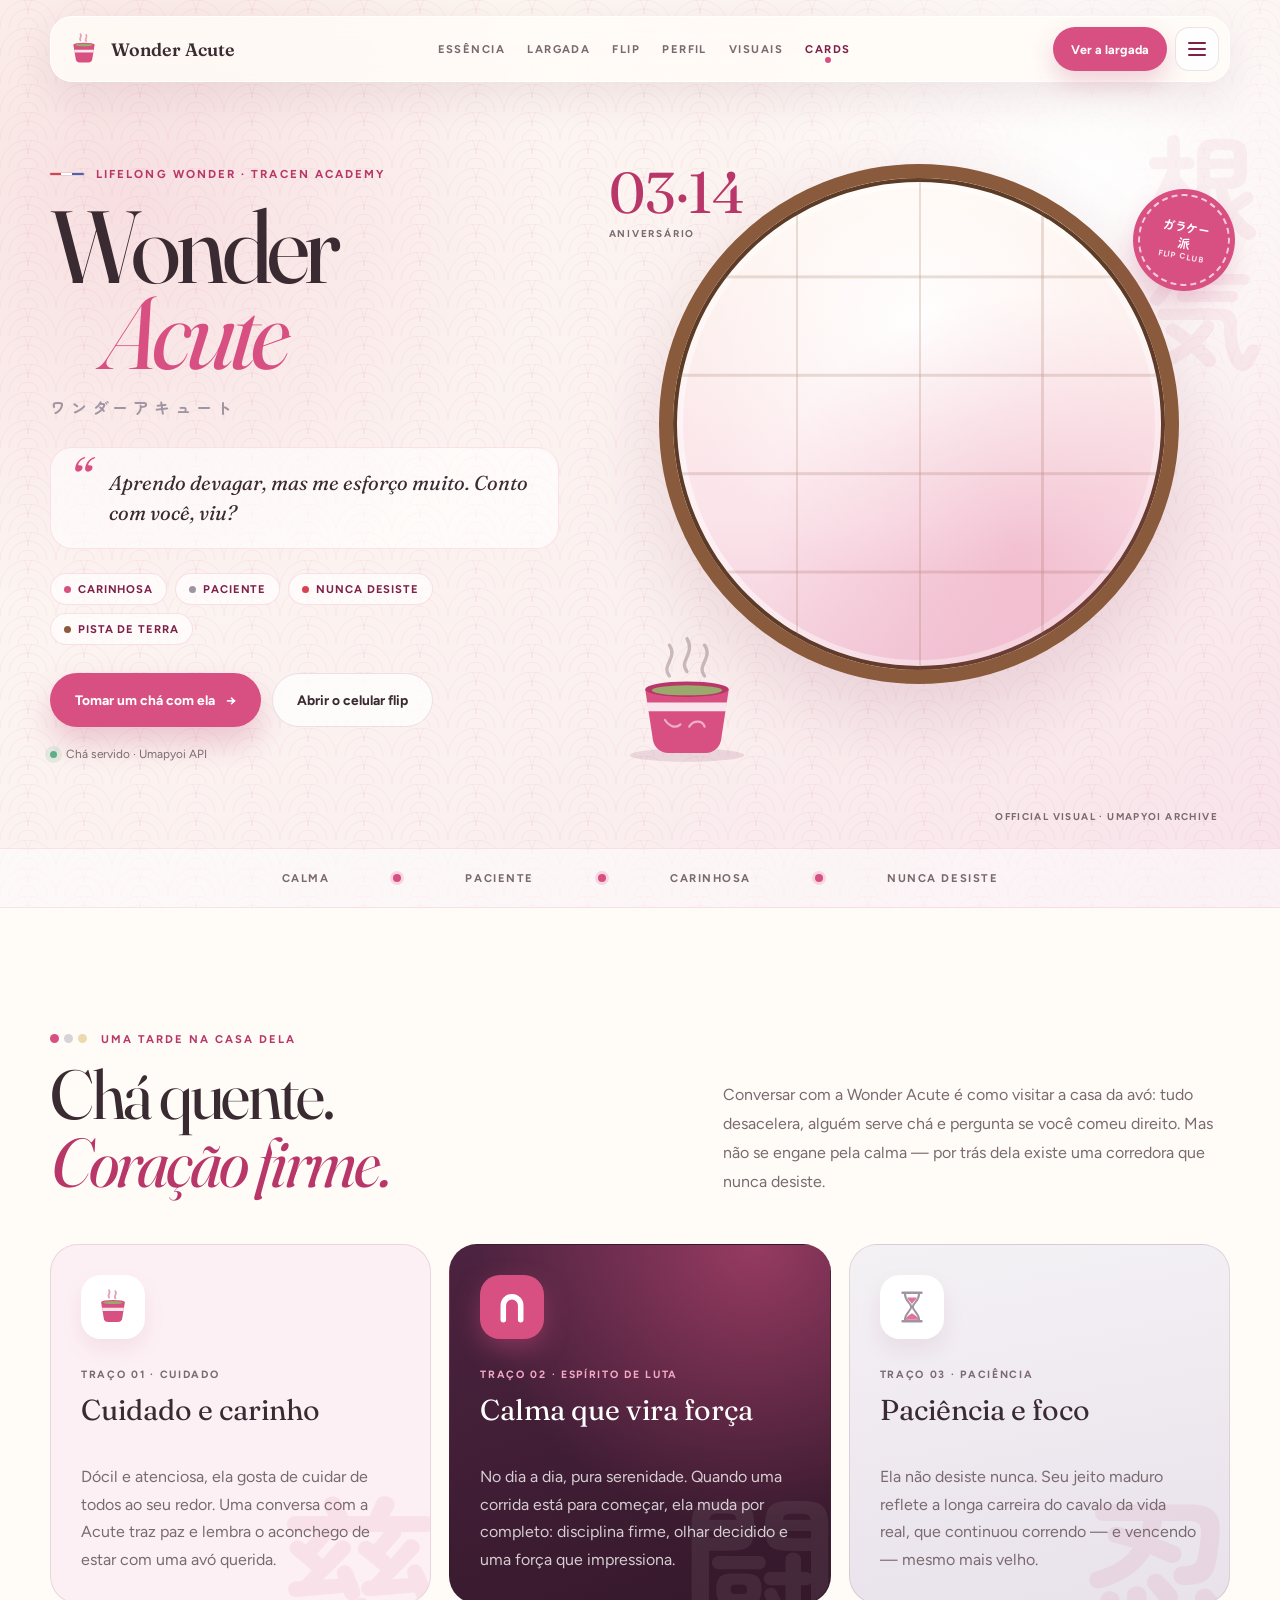
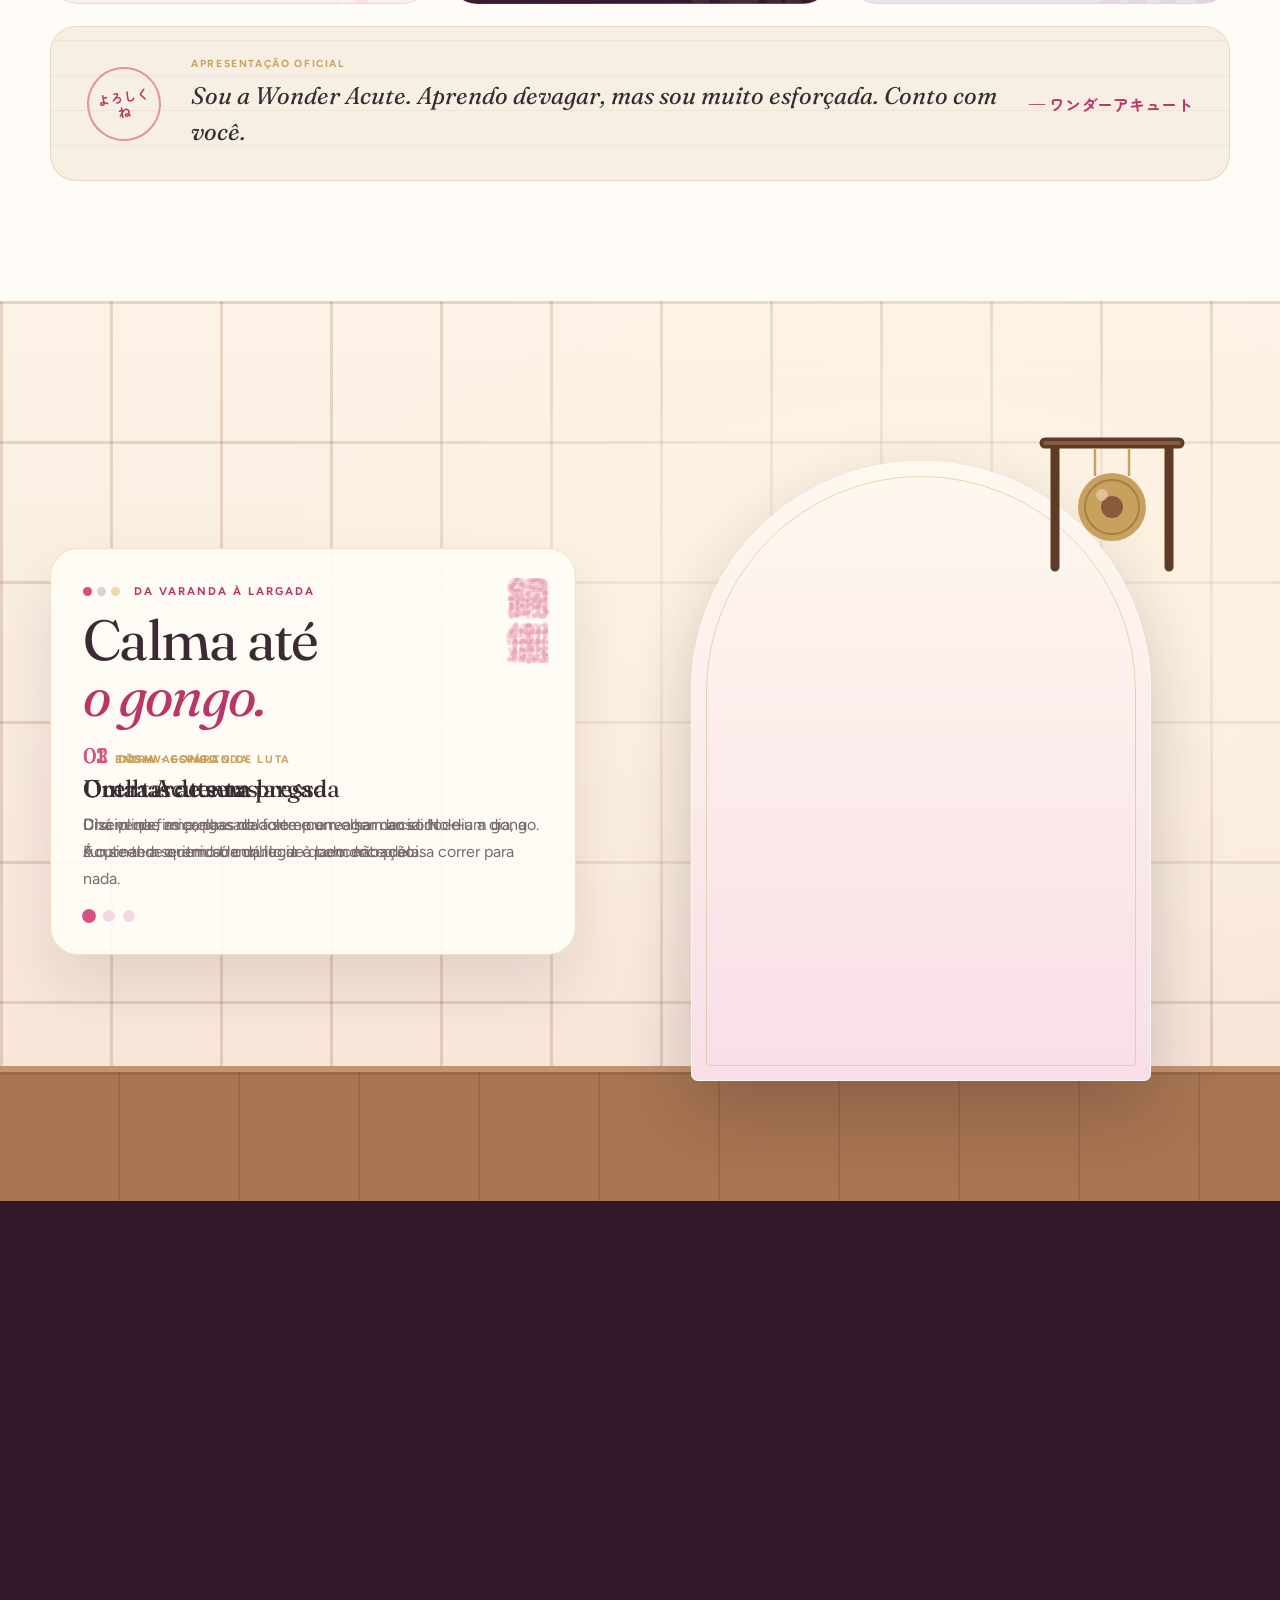
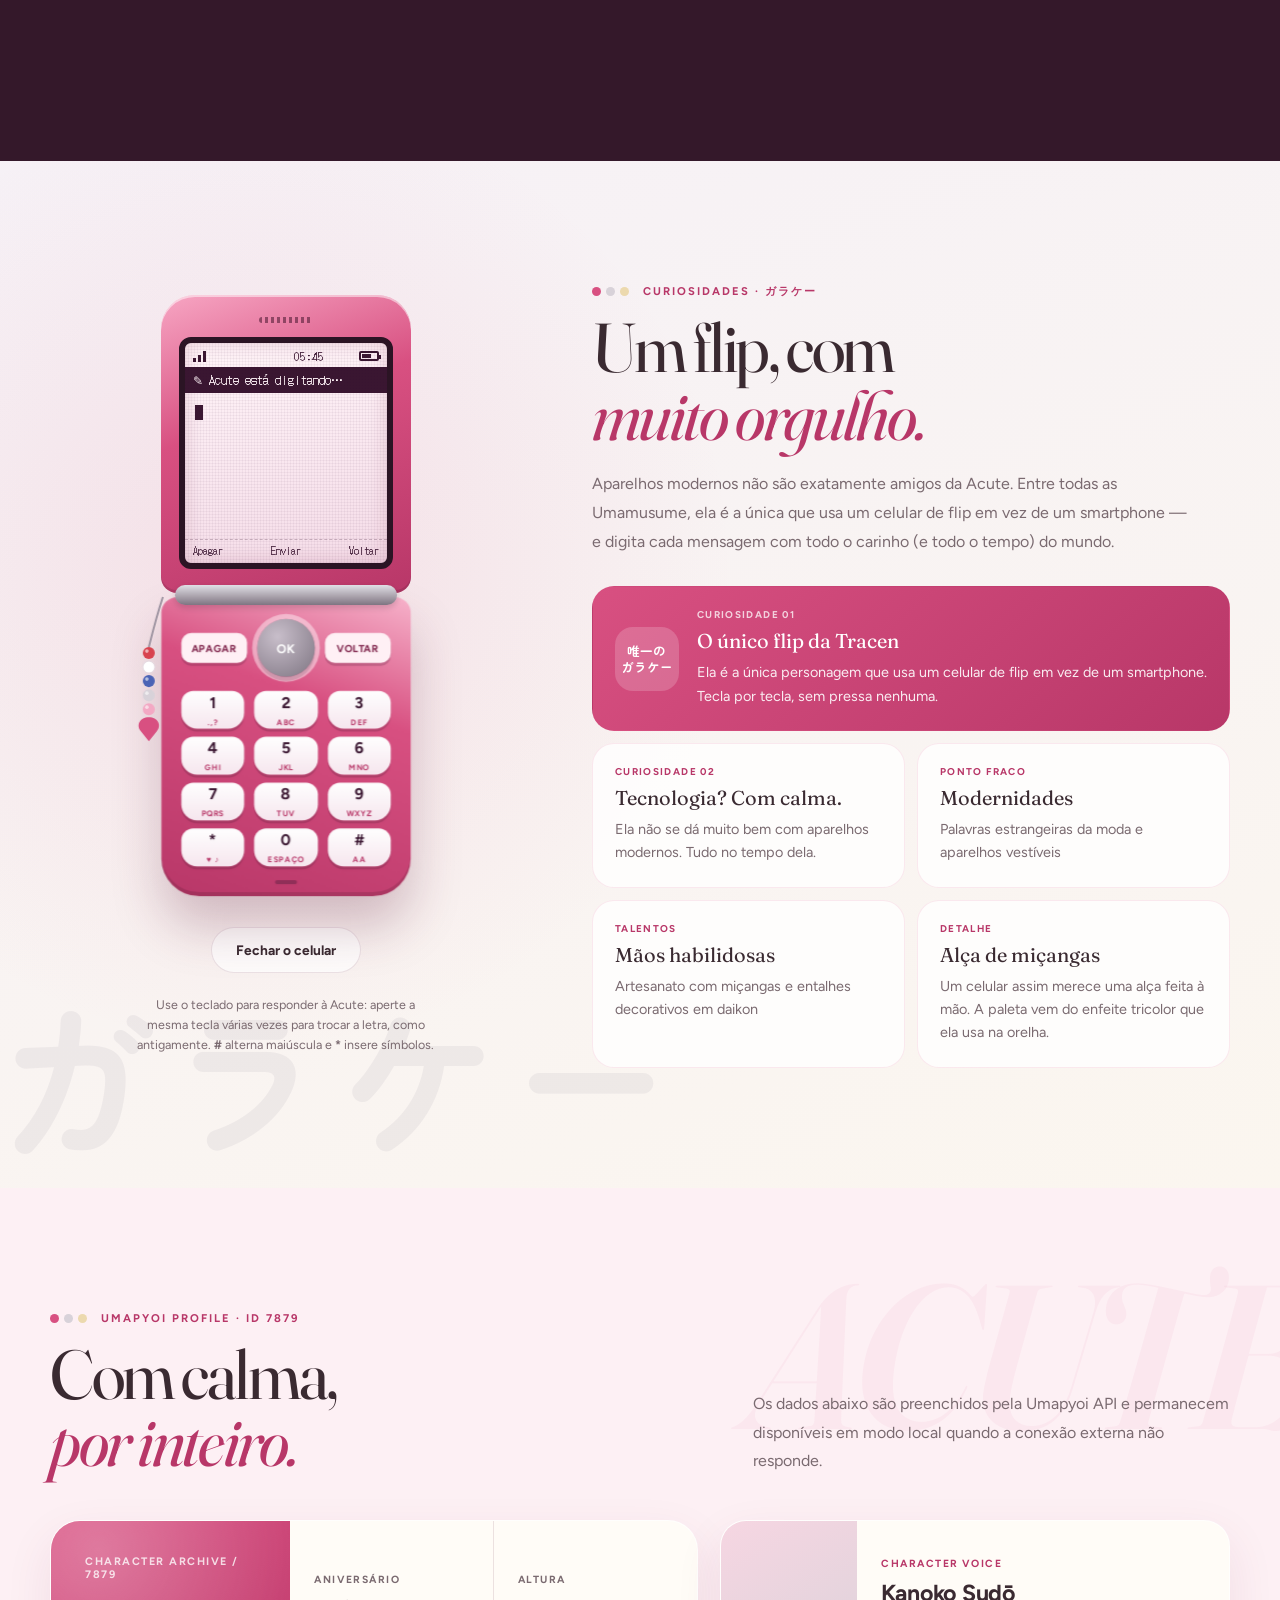
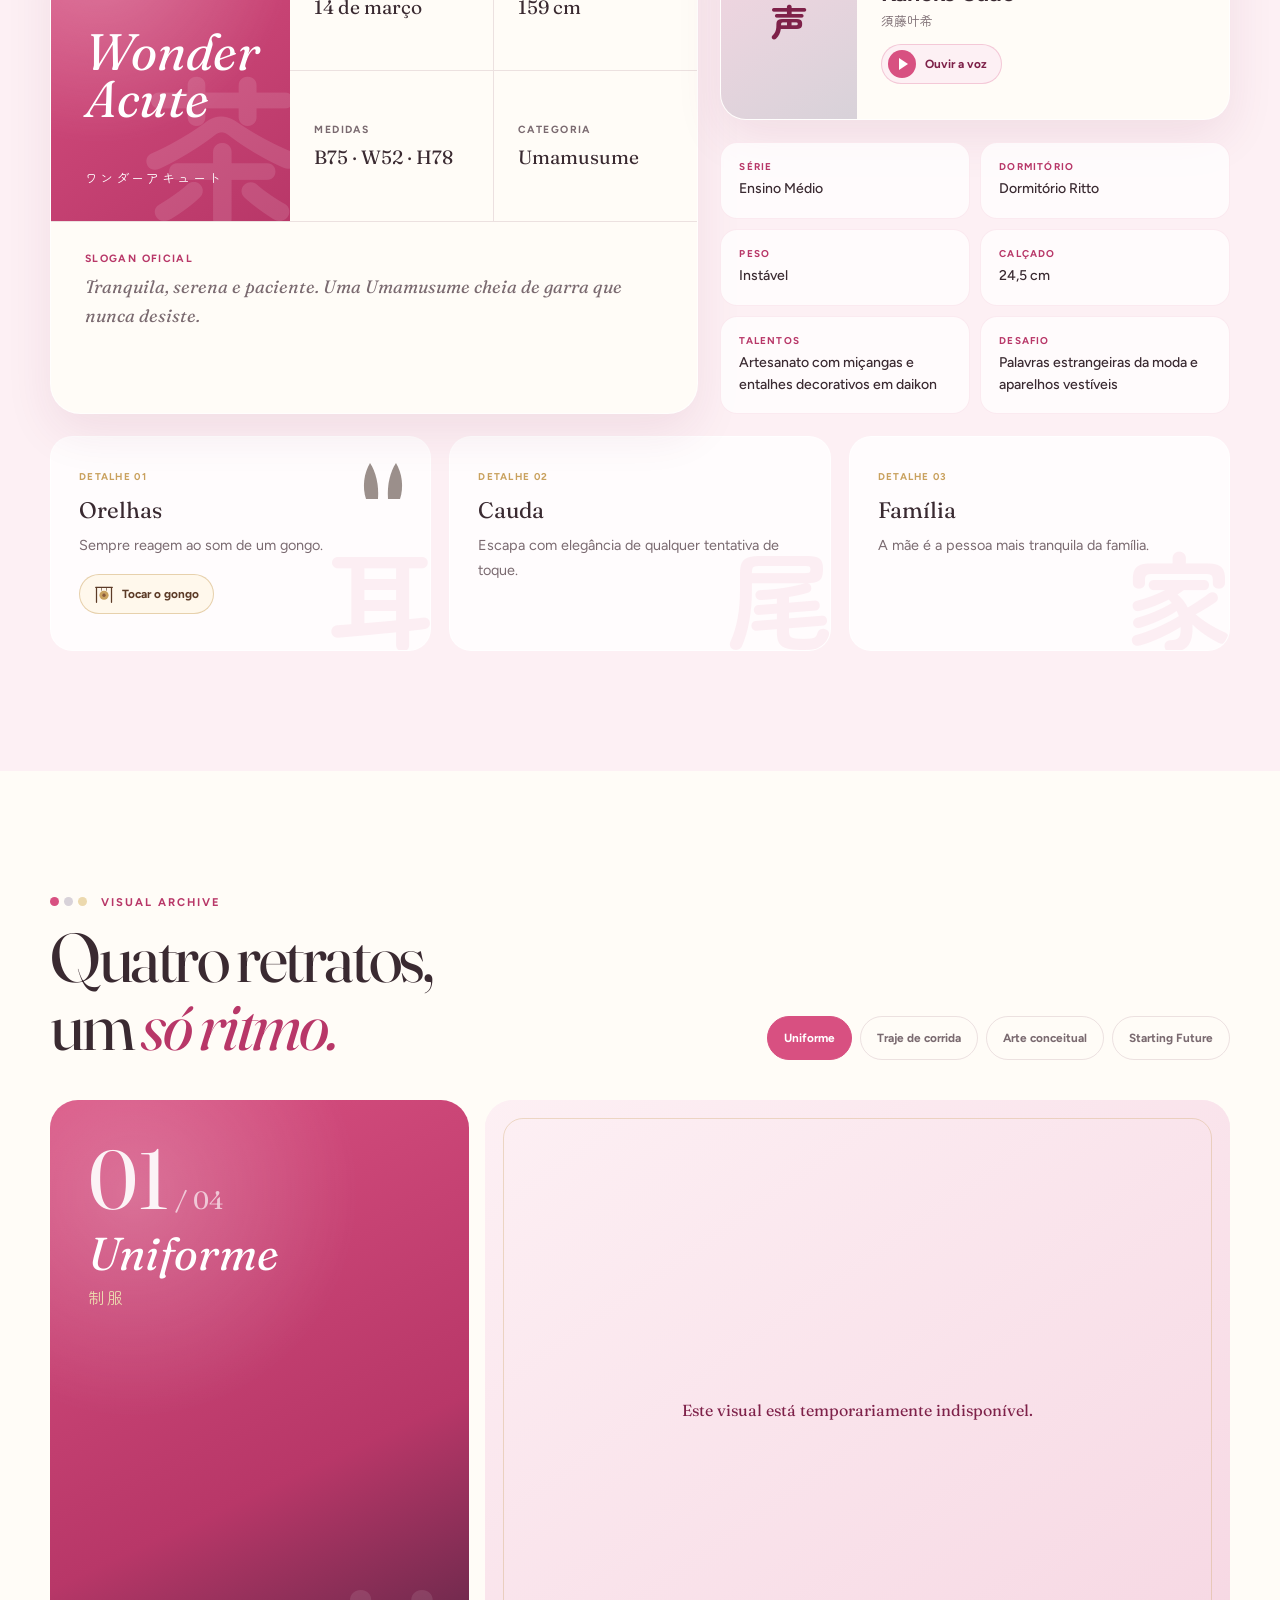
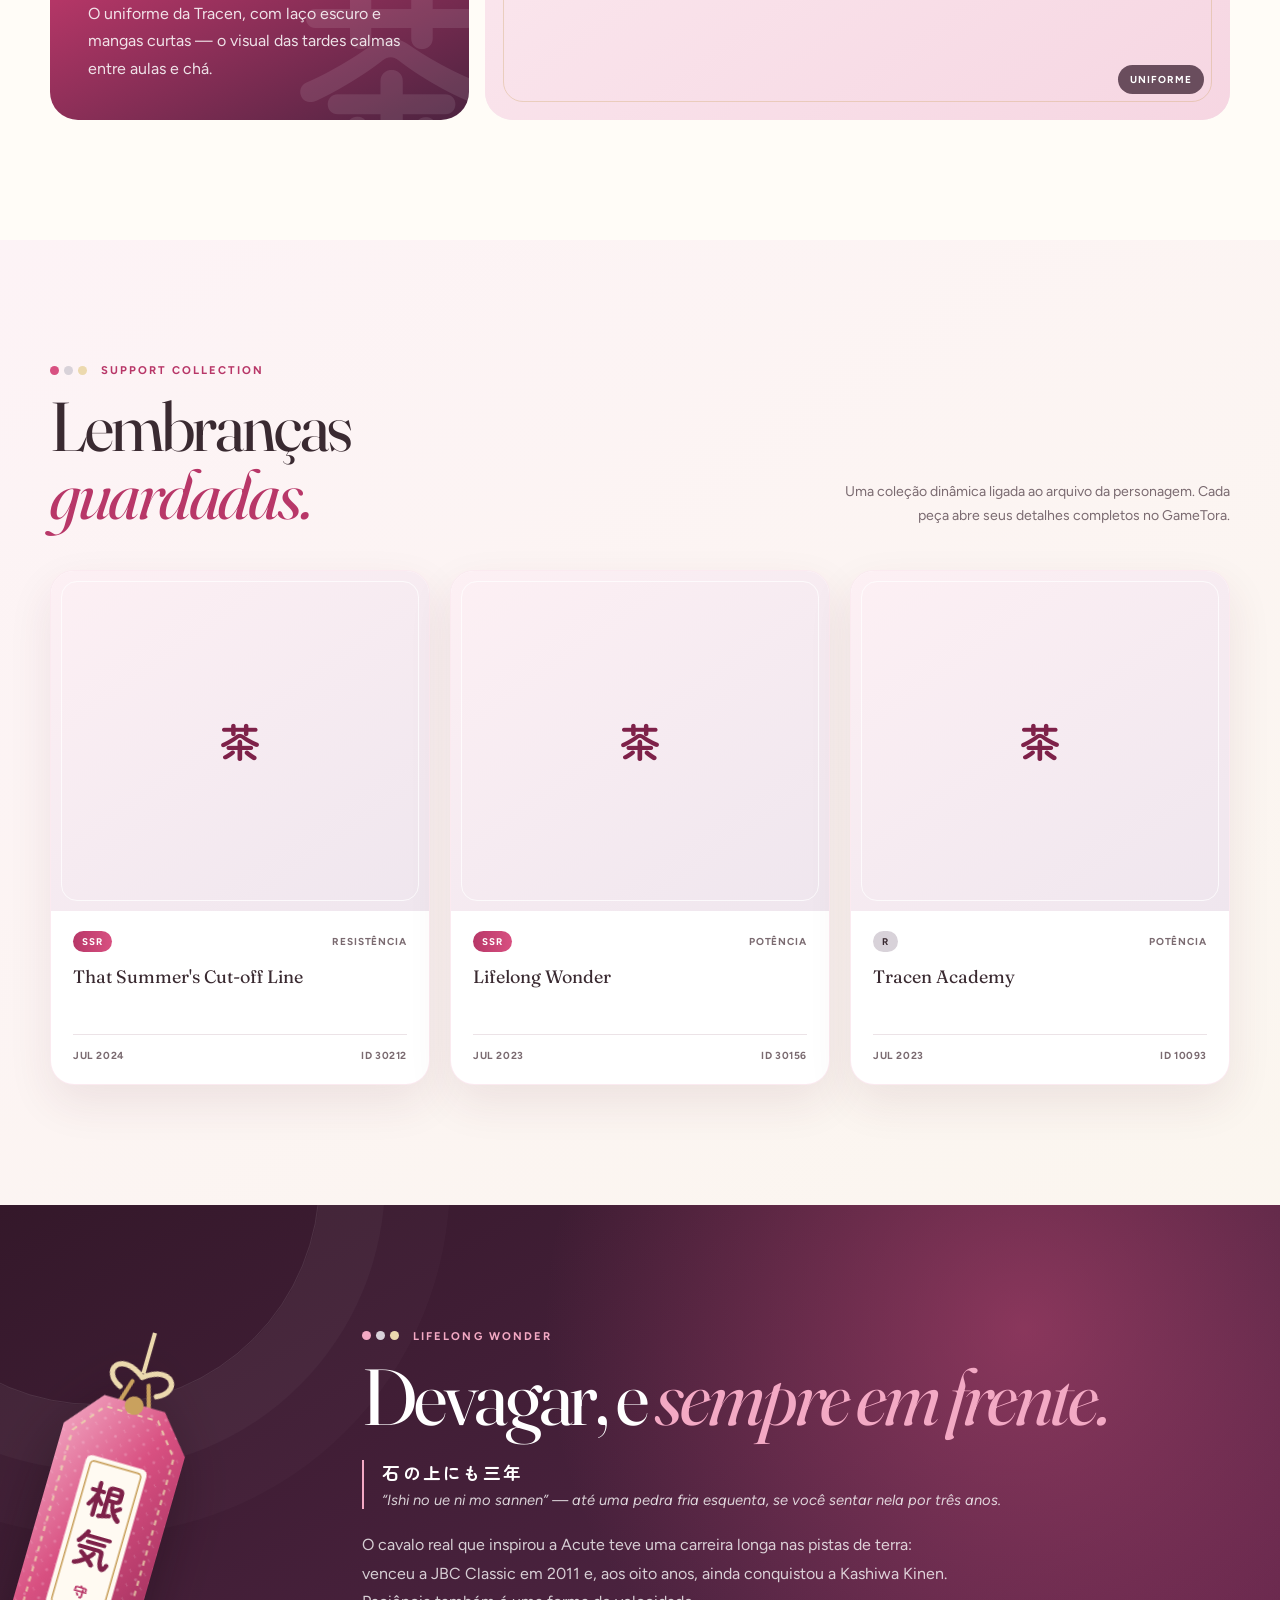
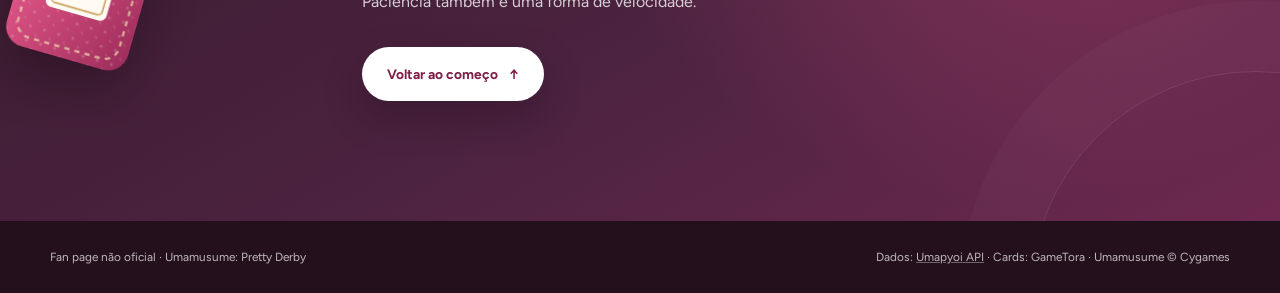
==== acute.html @ 0e4ab988 "wonder acute add" ====
<!DOCTYPE html>
<html lang="pt-BR">
<head>
  <meta charset="UTF-8">
  <meta name="viewport" content="width=device-width, initial-scale=1.0">
  <meta name="description" content="Um retrato interativo de Wonder Acute, de Umamusume: Pretty Derby — calma como uma tarde de chá, firme como uma largada. Perfil, visuais e support cards conectados à Umapyoi API.">
  <meta name="theme-color" content="#d85081">
  <title>Wonder Acute — Devagar, e sempre em frente</title>
  <script>document.documentElement.className += " js" + (matchMedia("(prefers-reduced-motion: reduce)").matches ? "" : " motion");</script>

  <link rel="preconnect" href="https://fonts.googleapis.com">
  <link rel="preconnect" href="https://fonts.gstatic.com" crossorigin>
  <link rel="preconnect" href="https://images.microcms-assets.io">
  <link rel="preload" as="image" fetchpriority="high"
    href="https://images.microcms-assets.io/assets/973fc097984b400db8729642ddff5938/8642ed3b208b4f3b8ce46c8f961ca77a/wonderacute_02.png?w=960&fm=webp&q=80"
    imagesrcset="https://images.microcms-assets.io/assets/973fc097984b400db8729642ddff5938/8642ed3b208b4f3b8ce46c8f961ca77a/wonderacute_02.png?w=480&fm=webp&q=80 480w, https://images.microcms-assets.io/assets/973fc097984b400db8729642ddff5938/8642ed3b208b4f3b8ce46c8f961ca77a/wonderacute_02.png?w=720&fm=webp&q=80 720w, https://images.microcms-assets.io/assets/973fc097984b400db8729642ddff5938/8642ed3b208b4f3b8ce46c8f961ca77a/wonderacute_02.png?w=960&fm=webp&q=80 960w"
    imagesizes="(max-width: 860px) 90vw, 46vw">
  <link href="https://fonts.googleapis.com/css2?family=DotGothic16&family=Figtree:wght@400;500;700&family=Fraunces:ital,opsz,wght@0,9..144,400;0,9..144,600;1,9..144,400&family=Zen+Maru+Gothic:wght@500;700&display=swap" rel="stylesheet">
  <link rel="stylesheet" href="assets/uma-core.css">

  <style>
    :root {
      --acute: #d85081;
      --acute-light: #f3a9c4;
      --acute-deep: #b83768;
      --acute-dark: #7e2149;
      --blush: #f6d6e2;
      --blush-soft: #fdf0f4;
      --silver: #d8d2d9;
      --silver-deep: #9f95a2;
      --hair: #9b8f8b;
      --cream: #fbf6ef;
      --paper: #fffcf7;
      --washi: #f7efe3;
      --tea: #8a5a3c;
      --tea-dark: #5c3b27;
      --matcha: #9aaa6c;
      --gold: #c9a15e;
      --gold-soft: #ecd9ae;
      --plum: #34182a;
      --plum-soft: #4c2340;
      --ribbon-red: #d8434f;
      --ribbon-blue: #4a63b5;
      --ink: #3a2a31;
      --muted: #7a6a70;
      --line: rgba(122, 60, 88, .14);
      --shadow: 0 30px 80px rgba(126, 33, 73, .14);
      --soft-shadow: 0 18px 48px rgba(126, 33, 73, .09);

      --sw-toggle-bg: rgba(255, 255, 255, .8);
      --sw-toggle-ink: var(--acute-dark);
      --sw-toggle-line: var(--line);
      --sw-toggle-radius: 14px;
      --sw-panel-bg: rgba(255, 252, 247, .98);
      --sw-panel-ink: var(--ink);
      --sw-panel-muted: var(--muted);
      --sw-panel-line: rgba(216, 80, 129, .16);
      --sw-hover-bg: var(--blush-soft);
      --sw-hover-ink: var(--acute-dark);
      --sw-shadow: 0 20px 46px rgba(94, 30, 60, .16);
    }

    *, *::before, *::after { box-sizing: border-box; }
    * { margin: 0; padding: 0; }
    html { scroll-behavior: smooth; scroll-padding-top: 100px; }

    body {
      min-width: 320px;
      overflow-x: hidden;
      color: var(--ink);
      background: var(--cream);
      font-family: "Figtree", system-ui, sans-serif;
      -webkit-font-smoothing: antialiased;
    }

    img { display: block; max-width: 100%; }
    a { color: inherit; text-decoration: none; }
    button { color: inherit; font: inherit; }
    :focus-visible { outline: 3px solid rgba(216, 80, 129, .5); outline-offset: 4px; }
    ::selection { color: var(--ink); background: var(--blush); }
    .container { width: min(1180px, calc(100% - 40px)); margin-inline: auto; }
    .jp { font-family: "Zen Maru Gothic", sans-serif; }

    .section-kicker { display: inline-flex; align-items: center; gap: 12px; color: var(--acute-deep); font-size: .7rem; font-weight: 700; letter-spacing: .18em; text-transform: uppercase; }
    .section-kicker::before { content: ""; width: 9px; height: 9px; border-radius: 50%; background: var(--acute); box-shadow: 14px 0 0 var(--silver), 28px 0 0 var(--gold-soft); margin-right: 30px; }
    .section-title { margin-top: 14px; font-family: "Fraunces", serif; font-size: clamp(2.7rem, 5.4vw, 5.2rem); font-weight: 400; font-variation-settings: "opsz" 144; line-height: .98; letter-spacing: -.035em; overflow-wrap: anywhere; }
    .section-title em { color: var(--acute-deep); font-style: italic; }
    .section-intro { max-width: 600px; margin-top: 20px; color: var(--muted); font-size: 1rem; line-height: 1.8; }

    .button { display: inline-flex; align-items: center; justify-content: center; gap: 11px; min-height: 54px; padding: 0 24px; border: 1px solid transparent; border-radius: 999px; font-size: .86rem; font-weight: 700; cursor: pointer; transition: transform .25s var(--ease-out), background .25s ease, box-shadow .25s ease, border-color .25s ease; }
    .button:hover { transform: translateY(-3px); }
    .button-primary { color: #fff; background: var(--acute); box-shadow: 0 16px 30px rgba(184, 55, 104, .24); }
    .button-primary:hover { background: var(--acute-deep); }
    .button-quiet { border-color: var(--line); background: rgba(255, 255, 255, .72); }
    .button-quiet:hover { border-color: rgba(216, 80, 129, .35); }
    .button-arrow { transition: transform .2s ease; }
    .button:hover .button-arrow { transform: translateX(3px); }

    /* ---------------------------------------------------------------- header */
    .site-header { position: fixed; top: 16px; left: 50%; z-index: 80; width: min(1180px, calc(100% - 28px)); border: 1px solid rgba(255, 255, 255, .9); border-radius: 22px; background: rgba(255, 252, 247, .95); box-shadow: 0 14px 40px rgba(94, 30, 60, .09); transform: translateX(-50%); }
    @media (min-width: 861px) and (hover: hover) { .site-header { background: rgba(255, 252, 247, .84); backdrop-filter: blur(14px); } }
    .header-inner { display: flex; align-items: center; justify-content: space-between; gap: 20px; min-height: 64px; padding: 8px 10px 8px 16px; }
    .brand { display: inline-flex; align-items: center; gap: 10px; }
    .brand svg { width: 34px; height: 34px; color: var(--acute); }
    .brand span { font-family: "Fraunces", serif; font-size: 1.12rem; font-weight: 600; }
    .main-nav { display: flex; gap: 22px; }
    .main-nav a { position: relative; padding-block: 10px; color: var(--muted); font-size: .7rem; font-weight: 700; letter-spacing: .13em; text-transform: uppercase; transition: color .2s ease; }
    .main-nav a::after { content: ""; position: absolute; left: 50%; bottom: 3px; width: 6px; height: 6px; border-radius: 50%; background: var(--acute); opacity: 0; transform: translateX(-50%) scale(.2); transition: opacity .25s ease, transform .25s var(--ease-out); }
    .main-nav a:hover, .main-nav a.is-active { color: var(--acute-dark); }
    .main-nav a:hover::after, .main-nav a.is-active::after { opacity: 1; transform: translateX(-50%) scale(1); }
    .header-actions { display: flex; align-items: center; gap: 8px; }
    .header-cta { display: inline-grid; place-items: center; min-height: 44px; padding: 0 18px; border-radius: 999px; color: #fff; background: var(--acute); box-shadow: 0 11px 25px rgba(184, 55, 104, .22); font-size: .78rem; font-weight: 700; transition: transform .2s ease, background .2s ease; }
    .header-cta:hover { background: var(--acute-deep); transform: translateY(-2px); }

    /* Fio de miçangas: cada conta entra no fio conforme a leitura avança */
    .bead-bar { position: absolute; left: 24px; right: 24px; bottom: -6px; height: 12px; pointer-events: none; }
    .bead-thread { position: absolute; left: 0; right: 0; top: 5px; height: 2px; border-radius: 2px; background: linear-gradient(90deg, var(--silver-deep), var(--acute-light)); transform: scaleX(var(--p, 0)); transform-origin: left; }
    .bead { position: absolute; top: 0; width: 12px; height: 12px; margin-left: -6px; border-radius: 50%; background: radial-gradient(circle at 35% 30%, rgba(255, 255, 255, .95) 0 18%, transparent 20%), var(--b, var(--acute)); box-shadow: 0 2px 5px rgba(94, 30, 60, .2); transform: scale(clamp(0, calc((var(--p, 0) - var(--t)) * 18), 1)); }

    /* ------------------------------------------------------------------ hero */
    .hero {
      position: relative; overflow: hidden; isolation: isolate;
      background:
        radial-gradient(circle at 10% 22%, rgba(216, 80, 129, .14), transparent 26rem),
        radial-gradient(circle at 85% 20%, rgba(255, 255, 255, .95), transparent 22rem),
        url("data:image/svg+xml,%3Csvg xmlns='http://www.w3.org/2000/svg' width='56' height='28' viewBox='0 0 56 28'%3E%3Cg fill='none' stroke='%23d85081' stroke-opacity='.075'%3E%3Cpath d='M0 28a28 28 0 0 1 56 0M9 28a19 19 0 0 1 38 0M18 28a10 10 0 0 1 20 0M-28 14a28 28 0 0 1 56 0M28 14a28 28 0 0 1 56 0'/%3E%3C/g%3E%3C/svg%3E"),
        linear-gradient(140deg, #fdf8f1 0%, #fbf1f0 60%, #f8e2ea 100%);
    }
    .hero::after { content: "根気"; position: absolute; top: 130px; right: max(18px, calc((100vw - 1240px) / 2)); z-index: -1; color: rgba(184, 55, 104, .06); font: 700 clamp(4rem, 9vw, 9rem)/1 "Zen Maru Gothic", sans-serif; letter-spacing: .12em; writing-mode: vertical-rl; }
    .hero-layout { display: grid; grid-template-columns: .9fr 1.1fr; align-items: center; gap: 50px; min-height: max(720px, calc(100svh - 58px)); padding: 124px 0 44px; }
    .hero-copy { position: relative; z-index: 3; min-width: 0; }
    .eyebrow { display: flex; align-items: center; gap: 12px; color: var(--acute-deep); font-size: .72rem; font-weight: 700; letter-spacing: .18em; text-transform: uppercase; }
    .eyebrow::before { content: ""; width: 34px; height: 2px; border-radius: 2px; background: linear-gradient(90deg, var(--ribbon-red) 0 33%, #fff 33% 66%, var(--ribbon-blue) 66%); box-shadow: 0 0 0 1px rgba(122, 60, 88, .12); }
    .hero h1 { max-width: 700px; margin-top: 22px; font-family: "Fraunces", serif; font-size: clamp(4.2rem, 8vw, 8rem); font-weight: 400; font-variation-settings: "opsz" 144; line-height: .84; letter-spacing: -.05em; }
    .hero h1 span { display: block; padding-left: .5em; color: var(--acute); font-style: italic; }
    .hero-jp { margin-top: 20px; color: var(--silver-deep); font-size: 1rem; font-weight: 700; letter-spacing: .3em; }
    .hero-quote { position: relative; max-width: 560px; margin-top: 28px; padding: 20px 22px 20px 58px; border: 1px solid rgba(216, 80, 129, .14); border-radius: 22px; color: var(--ink); background: rgba(255, 255, 255, .62); font-family: "Fraunces", serif; font-size: clamp(1.04rem, 1.9vw, 1.26rem); font-style: italic; line-height: 1.5; }
    .hero-quote::before { content: "“"; position: absolute; top: 4px; left: 18px; color: var(--acute); font-size: 3.4rem; line-height: 1; }
    .traits-chips { display: flex; flex-wrap: wrap; gap: 8px; margin-top: 24px; }
    .traits-chips span { display: inline-flex; align-items: center; gap: 7px; padding: 8px 13px; border: 1px solid rgba(216, 80, 129, .16); border-radius: 999px; color: var(--acute-dark); background: rgba(255, 255, 255, .66); font-size: .7rem; font-weight: 700; letter-spacing: .08em; text-transform: uppercase; }
    .traits-chips span::before { content: ""; width: 7px; height: 7px; border-radius: 50%; background: var(--c, var(--acute)); }
    .hero-actions { display: flex; flex-wrap: wrap; gap: 11px; margin-top: 28px; }
    .api-line { display: flex; align-items: center; gap: 9px; margin-top: 20px; color: var(--muted); font-size: .74rem; }
    .api-dot { width: 7px; height: 7px; border-radius: 50%; background: var(--gold); box-shadow: 0 0 0 5px rgba(201, 161, 94, .14); }
    .api-dot.is-online { background: #5fae86; box-shadow: 0 0 0 5px rgba(95, 174, 134, .14); }

    .portrait { position: relative; min-width: 0; min-height: 680px; }
    /* Marumado: a janela redonda da casa japonesa, com shoji iluminado atrás */
    .marumado { position: absolute; top: 40px; left: 50%; width: min(520px, 92%); aspect-ratio: 1; border: 14px solid var(--tea); border-radius: 50%; background: radial-gradient(circle at 50% 30%, rgba(255, 255, 255, .95), transparent 60%), linear-gradient(180deg, #fff6ee 0%, #fbe3ea 70%, #f4cddb 100%); box-shadow: inset 0 0 0 4px var(--tea-dark), inset 0 0 0 10px rgba(255, 255, 255, .5), var(--shadow); transform: translateX(-50%); overflow: hidden; }
    .marumado::before { content: ""; position: absolute; inset: 0; background-image: linear-gradient(90deg, rgba(138, 90, 60, .34) 3px, transparent 3px), linear-gradient(rgba(138, 90, 60, .34) 3px, transparent 3px); background-size: 25% 20%; background-position: -1px -1px; opacity: .55; }
    .marumado::after { content: ""; position: absolute; inset: 0; border-radius: 50%; background: radial-gradient(circle at 70% 75%, rgba(216, 80, 129, .22), transparent 50%); }
    .js .marumado { animation: windowIn 1.2s var(--ease-out) .1s backwards; }
    @keyframes windowIn { from { opacity: 0; transform: translateX(-50%) scale(.92); } }
    .hero-image { position: absolute; left: 50%; bottom: 0; z-index: 2; width: min(560px, 100%); height: 100%; object-fit: contain; object-position: center bottom; opacity: 0; transform: translate(-50%, 18px); transition: opacity .7s ease, transform .9s var(--ease-out); filter: drop-shadow(0 26px 30px rgba(94, 30, 60, .16)); }
    .hero-image.is-loaded { opacity: 1; transform: translate(-50%, 0); }
    .portrait-index { position: absolute; top: 40px; left: 0; z-index: 4; color: var(--acute-deep); font-family: "Fraunces", serif; font-size: 3.6rem; line-height: 1; }
    .portrait-index small { display: block; margin-top: 6px; color: var(--muted); font: 700 .62rem "Figtree", sans-serif; letter-spacing: .18em; text-transform: uppercase; }
    .portrait-seal { position: absolute; right: 0; top: 70px; z-index: 5; display: grid; place-items: center; width: 92px; height: 92px; border: 2px dashed rgba(255, 255, 255, .7); border-radius: 50%; color: #fff; background: var(--acute); box-shadow: 0 0 0 5px var(--acute), 0 14px 30px rgba(184, 55, 104, .28); font: 700 .78rem/1.3 "Zen Maru Gothic", sans-serif; text-align: center; transform: rotate(10deg); }
    .portrait-seal small { display: block; font: 700 .5rem "Figtree", sans-serif; letter-spacing: .12em; opacity: .85; }

    /* Chá com vapor: o convite para sentar e conversar */
    .tea { position: absolute; left: 2%; bottom: 36px; z-index: 4; width: 132px; }
    .tea svg { width: 100%; height: auto; overflow: visible; }
    .steam path { fill: none; stroke: rgba(154, 128, 138, .5); stroke-width: 3; stroke-linecap: round; stroke-dasharray: 60; animation: steam 3.6s ease-in-out infinite; }
    .steam path:nth-child(2) { animation-delay: -1.2s; }
    .steam path:nth-child(3) { animation-delay: -2.4s; }
    @keyframes steam { 0% { stroke-dashoffset: 60; opacity: 0; transform: translateY(8px); } 30% { opacity: .9; } 100% { stroke-dashoffset: -60; opacity: 0; transform: translateY(-14px); } }
    .hero.is-paused .steam path { animation-play-state: paused; }
    .hero-footnote { position: absolute; right: 12px; bottom: -18px; z-index: 4; color: var(--muted); font-size: .62rem; font-weight: 700; letter-spacing: .14em; text-transform: uppercase; }
    .motion .hero-copy { transform: translate3d(0, calc(var(--p, 0) * -50px), 0); }
    .motion .portrait { transform: translate3d(0, calc(var(--p, 0) * 70px), 0); }

    .hero-ribbon { position: relative; z-index: 5; border-block: 1px solid rgba(216, 80, 129, .13); background: rgba(255, 255, 255, .55); }
    .ribbon-track { display: flex; align-items: center; justify-content: center; min-height: 58px; gap: clamp(22px, 5vw, 72px); overflow: hidden; color: var(--muted); white-space: nowrap; font-size: .7rem; font-weight: 700; letter-spacing: .14em; text-transform: uppercase; }
    .ribbon-track span { display: inline-flex; align-items: center; gap: clamp(22px, 5vw, 72px); }
    .ribbon-track span::after { content: ""; width: 8px; height: 8px; border-radius: 50%; background: var(--acute); box-shadow: 0 0 0 3px var(--blush); }
    .ribbon-track span:last-child::after { content: none; }

    /* ------------------------------------------------------------- essência */
    section { position: relative; }
    .essence { padding: 120px 0; background: var(--paper); }
    .essence-head { display: grid; grid-template-columns: 1fr .8fr; align-items: end; gap: 40px; margin-bottom: 48px; }
    .essence-head .section-intro { margin: 0; }
    .trait-grid { display: grid; grid-template-columns: repeat(3, 1fr); gap: 18px; }
    .trait { position: relative; display: flex; flex-direction: column; min-height: 360px; overflow: hidden; padding: 30px; border: 1px solid var(--line); border-radius: 28px; background: var(--blush-soft); transition: transform .35s var(--ease-out), box-shadow .35s ease; }
    .trait:hover { transform: translateY(-6px); box-shadow: var(--soft-shadow); }
    .trait::after { content: attr(data-mark); position: absolute; right: -10px; bottom: -40px; color: rgba(216, 80, 129, .09); font: 700 10rem/1 "Zen Maru Gothic", sans-serif; pointer-events: none; }
    .trait-icon { display: grid; place-items: center; width: 64px; height: 64px; border-radius: 20px; color: var(--acute); background: #fff; box-shadow: 0 10px 22px rgba(126, 33, 73, .08); }
    .trait-icon svg { width: 38px; height: 38px; }
    .trait-no { margin-top: 26px; color: var(--gold); font-size: .66rem; font-weight: 700; letter-spacing: .16em; text-transform: uppercase; }
    .trait h3 { margin: 10px 0 12px; font-family: "Fraunces", serif; font-size: 1.8rem; font-weight: 400; line-height: 1.1; }
    .trait p { position: relative; z-index: 1; margin-top: auto; color: var(--muted); line-height: 1.72; }
    .trait.is-fight { color: #fff; background: radial-gradient(circle at 80% 0%, rgba(216, 80, 129, .55), transparent 60%), linear-gradient(160deg, var(--plum-soft), var(--plum)); border-color: transparent; }
    .trait.is-fight::after { color: rgba(255, 255, 255, .07); }
    .trait.is-fight .trait-icon { color: #fff; background: var(--acute); box-shadow: 0 10px 26px rgba(216, 80, 129, .4); }
    .trait.is-fight .trait-no { color: var(--acute-light); }
    .trait.is-fight p { color: rgba(255, 255, 255, .78); }
    .trait.is-patience { background: linear-gradient(170deg, #f4f1f5, #e8e2ea); }
    .trait.is-patience .trait-icon { color: var(--silver-deep); }
    .trait-grid [data-reveal]:nth-child(2) { --d: .1s; }
    .trait-grid [data-reveal]:nth-child(3) { --d: .2s; }

    .letter { position: relative; display: grid; grid-template-columns: auto 1fr auto; align-items: center; gap: 30px; margin-top: 22px; padding: 30px 36px; border: 1px solid rgba(201, 161, 94, .3); border-radius: 26px; background: repeating-linear-gradient(0deg, transparent 0 34px, rgba(138, 90, 60, .07) 34px 35px), var(--washi); }
    .letter-stamp { display: grid; place-items: center; width: 74px; height: 74px; border: 2px solid rgba(216, 80, 129, .6); border-radius: 50%; color: var(--acute-deep); font: 700 .8rem/1.2 "Zen Maru Gothic", sans-serif; text-align: center; transform: rotate(-8deg); }
    .letter small { display: block; margin-bottom: 8px; color: var(--gold); font-size: .64rem; font-weight: 700; letter-spacing: .16em; text-transform: uppercase; }
    .letter blockquote { font-family: "Fraunces", serif; font-size: clamp(1.15rem, 2.1vw, 1.5rem); font-style: italic; line-height: 1.5; }
    .letter-sign { color: var(--acute-deep); font: 700 1rem "Zen Maru Gothic", sans-serif; white-space: nowrap; }

    /* -------------------------------------------- da varanda à largada (cena) */
    .duel { --scene-h: 340vh; background: var(--plum); }
    .duel-stage { --race: 1; position: relative; display: grid; grid-template-columns: minmax(0, .92fr) minmax(0, 1.08fr); align-items: center; gap: 36px; min-height: 640px; padding-inline: max(20px, calc((100% - 1180px) / 2)); overflow: hidden; isolation: isolate; }
    .motion .duel-stage { --race: clamp(0, calc((var(--p, 0) - .5) * 4.5), 1); }

    .duel-calm, .duel-race { position: absolute; inset: 0; z-index: -2; }
    .duel-calm { background: radial-gradient(ellipse at 72% 38%, rgba(255, 244, 226, .95), transparent 55%), linear-gradient(90deg, rgba(138, 90, 60, .2) 3px, transparent 3px) 0 0 / 110px 100%, linear-gradient(rgba(138, 90, 60, .2) 3px, transparent 3px) 0 0 / 100% 140px, linear-gradient(180deg, #fcf3e6, #f6e3d6); opacity: calc(1 - var(--race)); }
    .duel-calm::after { content: ""; position: absolute; inset: auto 0 0; height: 15%; background: repeating-linear-gradient(90deg, #a87552 0 118px, #9a6947 118px 120px), #a87552; box-shadow: inset 0 6px 0 #c49470, inset 0 9px 0 rgba(0, 0, 0, .1); }
    .duel-race { z-index: -1; background: radial-gradient(circle at 18% 12%, rgba(255, 240, 250, .55) 0 2px, transparent 3px), radial-gradient(circle at 34% 8%, rgba(255, 240, 250, .45) 0 2px, transparent 3px), radial-gradient(circle at 82% 10%, rgba(255, 240, 250, .5) 0 2px, transparent 3px), radial-gradient(ellipse at 60% 100%, rgba(216, 80, 129, .6), transparent 60%), linear-gradient(180deg, #1c0d19 0%, #3a1731 55%, #6d2850 100%); opacity: var(--race); }
    .duel-race::after { content: ""; position: absolute; inset: auto 0 0; height: 15%; background: radial-gradient(ellipse at 50% 0, rgba(255, 190, 150, .25), transparent 70%), linear-gradient(180deg, #8f5f3f, #5a3825); box-shadow: 0 -16px 0 -12px #fff; }
    .duel-race::before { content: ""; position: absolute; left: 0; right: 0; bottom: calc(15% + 4px); height: 30px; background: linear-gradient(rgba(255, 255, 255, .85) 3px, transparent 3px) 0 4px / 100% 100% no-repeat, repeating-linear-gradient(90deg, rgba(255, 255, 255, .85) 0 4px, transparent 4px 90px); }

    .speed { position: absolute; inset: 0; z-index: -1; overflow: hidden; opacity: var(--race); pointer-events: none; }
    .speed span { position: absolute; left: 0; height: 2px; width: 34%; border-radius: 2px; background: linear-gradient(90deg, transparent, rgba(255, 214, 230, .7)); animation: dash linear infinite; }
    @keyframes dash { from { transform: translateX(320%); } to { transform: translateX(-120%); } }
    html:not(.motion) .speed { display: none; }
    .is-paused .speed span, .is-paused .gong-disc, .is-paused .ripple { animation-play-state: paused; }

    .duel-copy { position: relative; z-index: 2; padding: 32px; border: 1px solid rgba(201, 161, 94, .3); border-radius: 28px; background: rgba(255, 252, 247, .93); box-shadow: 0 30px 60px rgba(52, 24, 42, calc(.1 + var(--race) * .25)); }
    .duel-copy h2 { margin: 12px 0 18px; padding-right: 64px; font-family: "Fraunces", serif; font-size: clamp(2.3rem, 4.4vw, 3.8rem); font-weight: 400; line-height: 1; letter-spacing: -.03em; }
    .duel-copy h2 em { color: var(--acute-deep); font-style: italic; }
    .stage-label { position: absolute; top: 26px; right: 26px; display: grid; }
    .stage-label span { grid-area: 1 / 1; color: rgba(216, 80, 129, .2); font: 700 2.8rem/1 "Zen Maru Gothic", sans-serif; writing-mode: vertical-rl; }
    .beats { display: grid; list-style: none; }
    .beat { padding-block: 16px; border-top: 1px solid var(--line); }
    .beat-no { color: var(--acute); font-family: "Fraunces", serif; font-size: 1.3rem; }
    .beat-term { margin-left: 10px; color: var(--gold); font-size: .68rem; font-weight: 700; letter-spacing: .14em; text-transform: uppercase; }
    .beat h3 { margin: 6px 0 8px; font-family: "Fraunces", serif; font-size: 1.5rem; font-weight: 400; }
    .beat p { color: var(--muted); line-height: 1.7; }
    .duel-dots { display: none; gap: 8px; margin-top: 18px; }
    .duel-dots span { width: 12px; height: 12px; border-radius: 50%; background: var(--blush); transition: background .4s ease, transform .4s var(--ease-out); }

    .duel-visual { position: relative; justify-self: center; width: min(100%, 520px); height: min(80vh, 660px); }
    .duel-frame { position: absolute; inset: 40px 30px 0; overflow: hidden; border: 1px solid rgba(255, 255, 255, .7); border-radius: 999px 999px 30px 30px; background: linear-gradient(180deg, #fff8ef, #f8dfe7); box-shadow: 0 30px 70px rgba(52, 24, 42, .22); }
    .duel-frame::before { content: ""; position: absolute; inset: 0; background: radial-gradient(circle at 50% 30%, rgba(216, 80, 129, .55), transparent 60%), linear-gradient(180deg, #2b1226, #5d2245); opacity: var(--race); }
    .duel-frame::after { content: ""; position: absolute; inset: 14px; border: 1px solid rgba(201, 161, 94, .4); border-radius: 999px 999px 20px 20px; pointer-events: none; }
    /* As artes oficiais têm ~20% de vazio no topo: a imagem cresce e o arco corta o excesso */
    .duel-img { position: absolute; inset: auto 0 0; z-index: 1; width: 100%; height: 118%; padding: 0 4px; object-fit: contain; object-position: center bottom; opacity: 0; transition: opacity .6s ease; }
    .duel-img.is-loaded { opacity: 1; }
    .duel-img.is-calm { display: none; }
    .motion .duel-img.is-calm { display: block; }
    .motion .duel-img.is-calm.is-loaded { opacity: calc(1 - var(--race)); transform: translate3d(calc(var(--race) * -40px), 0, 0); transition: none; }
    .motion .duel-img.is-race.is-loaded { opacity: var(--race); transform: translate3d(calc((1 - var(--race)) * 50px), 0, 0) scale(calc(.94 + var(--race) * .06)); transform-origin: 50% 100%; transition: none; }

    /* Gongo (dora): o som que as orelhas dela nunca ignoram */
    .gong { position: absolute; top: 0; right: -6px; z-index: 3; width: 150px; opacity: calc(1 - var(--race) * .85); }
    .gong svg { width: 100%; height: auto; overflow: visible; }
    .gong-disc { transform-box: fill-box; transform-origin: 50% 0; }
    .ripple { fill: none; stroke: var(--acute); stroke-width: 2; opacity: 0; transform-box: fill-box; transform-origin: center; }
    .gong-word { position: absolute; top: 150px; right: 6px; color: var(--acute-deep); font: 700 1.3rem "Zen Maru Gothic", sans-serif; letter-spacing: .1em; opacity: 0; transform: scale(.7) rotate(-6deg); transition: opacity .4s ease, transform .5s var(--ease-out); writing-mode: vertical-rl; }
    .motion .duel[data-step="1"] .gong-disc { animation: gongSwing 1.1s ease-in-out infinite alternate; }
    .motion .duel[data-step="1"] .ripple { animation: ripple 1.8s ease-out infinite; }
    .motion .duel[data-step="1"] .ripple:nth-of-type(2) { animation-delay: .6s; }
    .motion .duel[data-step="1"] .ripple:nth-of-type(3) { animation-delay: 1.2s; }
    .motion .duel[data-step="1"] .gong-word { opacity: 1; transform: none; }
    @keyframes gongSwing { from { transform: rotate(-5deg); } to { transform: rotate(5deg); } }
    @keyframes ripple { 0% { opacity: .8; transform: scale(.6); } 100% { opacity: 0; transform: scale(2.4); } }

    html:not(.motion) .duel-stage { padding-block: 100px; }
    html:not(.motion) .stage-label span:not(:last-child) { display: none; }
    html:not(.motion) .gong { display: none; }
    .motion .duel .beats { grid-template-areas: "beat"; }
    .motion .duel .beat { grid-area: beat; padding-block: 0; border-top: 0; opacity: 0; transform: translateY(14px); transition: opacity .6s ease, transform .6s var(--ease-out); pointer-events: none; }
    .motion .duel .stage-label span { opacity: 0; transition: opacity .6s ease; }
    .motion .duel .duel-dots { display: flex; }
    .motion .duel:not([data-step]) .beat:nth-child(1), .motion .duel[data-step="0"] .beat:nth-child(1),
    .motion .duel[data-step="1"] .beat:nth-child(2), .motion .duel[data-step="2"] .beat:nth-child(3),
    .motion .duel:not([data-step]) .stage-label span:nth-child(1), .motion .duel[data-step="0"] .stage-label span:nth-child(1),
    .motion .duel[data-step="1"] .stage-label span:nth-child(2), .motion .duel[data-step="2"] .stage-label span:nth-child(3) { opacity: 1; transform: none; pointer-events: auto; }
    .motion .duel:not([data-step]) .duel-dots span:nth-child(1), .motion .duel[data-step="0"] .duel-dots span:nth-child(1),
    .motion .duel[data-step="1"] .duel-dots span:nth-child(-n+2), .motion .duel[data-step="2"] .duel-dots span { background: var(--acute); transform: scale(1.15); }

    /* ---------------------------------------------------------- celular flip */
    .phone-section { overflow: hidden; padding: 120px 0; background: radial-gradient(circle at 20% 40%, rgba(216, 80, 129, .12), transparent 30rem), linear-gradient(160deg, #f6f1f6, var(--cream)); }
    .phone-section::before { content: "ガラケー"; position: absolute; left: -10px; bottom: 30px; color: rgba(159, 149, 162, .12); font: 700 clamp(5rem, 13vw, 12rem)/1 "Zen Maru Gothic", sans-serif; letter-spacing: .04em; pointer-events: none; }
    .phone-grid { position: relative; z-index: 1; display: grid; grid-template-columns: minmax(0, .85fr) minmax(0, 1.15fr); align-items: center; gap: 70px; }
    .phone-stage { display: grid; justify-items: center; gap: 22px; }
    .phone-wrap { position: relative; width: 250px; height: 610px; perspective: 1500px; }
    /* Em 3D a base fica atrás do plano do contêiner: ele não pode capturar os cliques */
    .phone { --lid: 0deg; position: absolute; inset: 0; transform-style: preserve-3d; transition: transform .9s var(--ease-out); pointer-events: none; }
    .phone > * { pointer-events: auto; }
    .phone.is-closed { --lid: -180deg; transform: translateY(-148px); }
    .phone-lid { position: absolute; top: 0; left: 0; width: 250px; height: 298px; transform-origin: 50% 100%; transform: rotateX(var(--lid)); transform-style: preserve-3d; transition: transform 1s var(--ease-out); }
    .lid-front, .lid-back { position: absolute; inset: 0; border-radius: 34px 34px 16px 16px; -webkit-backface-visibility: hidden; backface-visibility: hidden; }
    .lid-front { padding: 22px 18px 20px; background: linear-gradient(160deg, #f7a6c3, var(--acute) 40%, var(--acute-deep)); box-shadow: inset 0 2px 0 rgba(255, 255, 255, .5), inset 0 -3px 0 rgba(0, 0, 0, .1); }
    .speaker { width: 54px; height: 6px; margin: 0 auto 14px; border-radius: 6px; background: repeating-linear-gradient(90deg, rgba(70, 20, 45, .55) 0 3px, transparent 3px 6px); }
    .lcd { position: relative; display: flex; flex-direction: column; height: 232px; overflow: hidden; border: 6px solid #2b1424; border-radius: 12px; color: #3a1631; background: linear-gradient(170deg, #fff4f8, #f5dce8); font-family: "DotGothic16", monospace; box-shadow: inset 0 0 18px rgba(126, 33, 73, .18); }
    .lcd::after { content: ""; position: absolute; inset: 0; background-image: linear-gradient(rgba(58, 22, 49, .045) 1px, transparent 1px), linear-gradient(90deg, rgba(58, 22, 49, .045) 1px, transparent 1px); background-size: 3px 3px; pointer-events: none; }
    .lcd-status { display: flex; align-items: center; justify-content: space-between; padding: 5px 8px 3px; font-size: .72rem; }
    .antenna { display: inline-flex; align-items: flex-end; gap: 2px; height: 11px; }
    .antenna i { display: block; width: 3px; background: currentColor; }
    .antenna i:nth-child(1) { height: 4px; } .antenna i:nth-child(2) { height: 7px; } .antenna i:nth-child(3) { height: 11px; }
    .battery { position: relative; width: 20px; height: 10px; border: 2px solid currentColor; border-radius: 2px; }
    .battery::before { content: ""; position: absolute; inset: 1px 6px 1px 1px; background: currentColor; }
    .battery::after { content: ""; position: absolute; top: 2px; right: -4px; width: 2px; height: 4px; background: currentColor; }
    .lcd-shift { min-width: 18px; font-size: .64rem; opacity: 0; }
    .lcd-shift.is-on { opacity: 1; }
    .lcd-head { padding: 4px 8px; color: #fff4f8; background: #3a1631; font-size: .76rem; white-space: nowrap; overflow: hidden; text-overflow: ellipsis; }
    .lcd-body { flex: 1; padding: 8px 9px; font-size: .92rem; line-height: 1.45; overflow-wrap: anywhere; white-space: pre-wrap; }
    .lcd-body .pending { text-decoration: underline; text-underline-offset: 3px; }
    .caret { display: inline-block; width: 8px; height: 1em; margin-left: 1px; vertical-align: -2px; background: currentColor; animation: blink 1s steps(1) infinite; }
    @keyframes blink { 50% { opacity: 0; } }
    .lcd-soft { display: flex; justify-content: space-between; padding: 3px 8px 5px; border-top: 1px dashed rgba(58, 22, 49, .25); font-size: .66rem; }

    .lid-back { display: grid; place-items: center; align-content: center; gap: 16px; background: radial-gradient(circle at 30% 20%, rgba(255, 255, 255, .5), transparent 40%), linear-gradient(200deg, #f7a6c3, var(--acute) 45%, var(--acute-deep)); transform: rotateX(180deg); box-shadow: inset 0 2px 0 rgba(255, 255, 255, .4); }
    .sub-display { display: grid; place-items: center; width: 116px; height: 64px; border: 4px solid #2b1424; border-radius: 12px; color: #ffd6e6; background: #3a1631; font-family: "DotGothic16", monospace; line-height: 1.2; text-align: center; box-shadow: 0 0 20px rgba(255, 180, 210, .35); }
    .sub-display strong { font-size: 1.4rem; font-weight: 400; }
    .sub-display small { font-size: .62rem; opacity: .8; }
    .lid-back .logo { color: rgba(255, 255, 255, .85); font: 600 italic 1rem "Fraunces", serif; letter-spacing: .08em; }
    .lid-back .camera { position: absolute; top: 22px; right: 26px; width: 16px; height: 16px; border: 3px solid #2b1424; border-radius: 50%; background: radial-gradient(circle at 35% 35%, #8f7da6, #1a0f1a); }

    .hinge { position: absolute; top: 290px; left: 14px; right: 14px; height: 20px; border-radius: 10px; background: linear-gradient(180deg, #e0e0e6, #a79fa9 60%, #7e7582); box-shadow: 0 3px 6px rgba(0, 0, 0, .15); transform: translateZ(1px); }
    .phone-base { position: absolute; top: 302px; left: 0; width: 250px; height: 300px; padding: 22px 20px 20px; border-radius: 16px 16px 38px 38px; background: linear-gradient(200deg, #f7b3cb, var(--acute) 35%, var(--acute-deep)); box-shadow: inset 0 -4px 0 rgba(0, 0, 0, .12), 0 30px 50px rgba(94, 30, 60, .25); transform: translateZ(-4px); }
    .nav-row { display: grid; grid-template-columns: 1fr 58px 1fr; align-items: center; gap: 10px; margin-bottom: 14px; }
    .key, .soft, .ok { border: 0; cursor: pointer; -webkit-tap-highlight-color: transparent; transition: transform .1s ease, background .15s ease, box-shadow .1s ease; }
    .soft { height: 30px; border-radius: 10px; color: var(--acute-dark); background: #fff0f5; font: 700 .64rem "Figtree", sans-serif; letter-spacing: .06em; text-transform: uppercase; box-shadow: 0 3px 0 rgba(94, 30, 60, .25); }
    .ok { width: 58px; height: 58px; border-radius: 50%; color: #fff; background: radial-gradient(circle at 35% 30%, #c9bfcb, #7e7582); font: 700 .78rem "Figtree", sans-serif; box-shadow: 0 0 0 5px rgba(255, 240, 245, .5), 0 4px 0 rgba(60, 20, 40, .35); }
    .keypad { display: grid; grid-template-columns: repeat(3, 1fr); gap: 8px 10px; }
    .key { display: grid; place-items: center; height: 38px; padding: 0; border-radius: 12px 12px 16px 16px; color: #3a1631; background: linear-gradient(180deg, #fff, #f6e6ee); box-shadow: 0 3px 0 rgba(94, 30, 60, .28); line-height: 1; }
    .key b { font: 700 .98rem "Figtree", sans-serif; }
    .key small { margin-top: 1px; color: var(--acute-deep); font: 700 .5rem "Figtree", sans-serif; letter-spacing: .08em; text-transform: uppercase; }
    .key:active, .soft:active, .ok:active, .key.is-down { transform: translateY(2px); box-shadow: 0 1px 0 rgba(94, 30, 60, .28); }
    .mic { width: 22px; height: 4px; margin: 14px auto 0; border-radius: 4px; background: rgba(58, 22, 49, .35); }
    .phone.is-closed .phone-base { pointer-events: none; }
    /* Alça de miçangas (o talento dela), pendurada na dobradiça */
    .strap { position: absolute; top: 300px; left: -34px; width: 44px; transform: translateZ(2px); transform-origin: 80% 0; animation: strapSway 3.2s ease-in-out infinite; }
    .strap svg { width: 100%; height: auto; overflow: visible; }
    @keyframes strapSway { 0%, 100% { transform: translateZ(2px) rotate(6deg); } 50% { transform: translateZ(2px) rotate(-5deg); } }
    .phone-toggle { min-height: 46px; }
    .phone-hint { max-width: 300px; color: var(--muted); font-size: .78rem; line-height: 1.6; text-align: center; }

    .curio-list { display: grid; grid-template-columns: repeat(2, 1fr); gap: 12px; margin-top: 30px; }
    .curio { min-width: 0; padding: 22px; border: 1px solid rgba(216, 80, 129, .12); border-radius: 22px; background: rgba(255, 255, 255, .78); }
    .curio small { display: block; margin-bottom: 8px; color: var(--acute-deep); font-size: .62rem; font-weight: 700; letter-spacing: .14em; text-transform: uppercase; }
    .curio h3 { margin-bottom: 8px; font-family: "Fraunces", serif; font-size: 1.25rem; font-weight: 400; }
    .curio p, .curio strong { color: var(--muted); font-size: .9rem; font-weight: 400; line-height: 1.62; overflow-wrap: anywhere; }
    .curio.is-wide { grid-column: 1 / -1; display: grid; grid-template-columns: auto 1fr; align-items: center; gap: 18px; color: #fff; background: linear-gradient(140deg, var(--acute), var(--acute-deep)); border-color: transparent; }
    .curio.is-wide small { color: rgba(255, 255, 255, .75); }
    .curio.is-wide p { color: rgba(255, 255, 255, .9); }
    .curio-badge { display: grid; place-items: center; width: 64px; height: 64px; border-radius: 18px; background: rgba(255, 255, 255, .18); font: 700 .8rem/1.2 "Zen Maru Gothic", sans-serif; text-align: center; }

    /* --------------------------------------------------------------- perfil */
    .profile { overflow: hidden; padding: 120px 0; background: var(--blush-soft); }
    .profile::before { content: "ACUTE"; position: absolute; right: -25px; top: 65px; color: rgba(216, 80, 129, .05); font: 600 italic clamp(7rem, 16vw, 15rem)/1 "Fraunces", serif; letter-spacing: -.04em; }
    .profile-head { position: relative; z-index: 1; display: grid; grid-template-columns: 1fr .72fr; gap: 40px; align-items: end; margin-bottom: 44px; }
    .profile-head .section-intro { margin: 0; }
    .profile-grid { position: relative; z-index: 1; display: grid; grid-template-columns: 1.12fr .88fr; gap: 22px; }
    .identity-card { overflow: hidden; border: 1px solid rgba(255, 255, 255, .82); border-radius: 30px; background: var(--paper); box-shadow: var(--soft-shadow); }
    .identity-top { display: grid; grid-template-columns: .74fr 1.26fr; min-height: 300px; }
    .identity-name { position: relative; display: flex; flex-direction: column; justify-content: space-between; overflow: hidden; padding: 34px; color: #fff; background: radial-gradient(circle at 20% 10%, rgba(255, 255, 255, .25), transparent 12rem), linear-gradient(145deg, var(--acute), var(--acute-deep)); }
    .identity-name::after { content: "茶"; position: absolute; right: -12px; bottom: -38px; color: rgba(255, 255, 255, .12); font: 700 10rem "Zen Maru Gothic", sans-serif; }
    .identity-name p { position: relative; z-index: 1; color: rgba(255, 255, 255, .78); font-size: .68rem; font-weight: 700; letter-spacing: .14em; text-transform: uppercase; }
    .identity-name h3 { position: relative; z-index: 1; max-width: 290px; font-family: "Fraunces", serif; font-size: clamp(2.6rem, 4vw, 4.2rem); font-weight: 400; font-style: italic; line-height: .92; }
    .identity-name span { position: relative; z-index: 1; font-size: .82rem; letter-spacing: .18em; }
    .core-stats { display: grid; grid-template-columns: repeat(2, 1fr); }
    .core-stat { display: flex; flex-direction: column; justify-content: center; min-width: 0; min-height: 150px; padding: 22px 24px; border-right: 1px solid var(--line); border-bottom: 1px solid var(--line); transition: background .2s ease; }
    .core-stat:nth-child(even) { border-right: 0; }
    .core-stat:nth-last-child(-n + 2) { border-bottom: 0; }
    .core-stat:hover { background: var(--blush-soft); }
    .core-stat small { margin-bottom: 9px; color: var(--muted); font-size: .65rem; font-weight: 700; letter-spacing: .14em; text-transform: uppercase; }
    .core-stat strong { font-family: "Fraunces", serif; font-size: clamp(1.1rem, 1.5vw, 1.4rem); font-weight: 400; line-height: 1.25; overflow-wrap: break-word; }
    .profile-quote { padding: 30px 34px; border-top: 1px solid var(--line); }
    .profile-quote small { display: block; margin-bottom: 8px; color: var(--acute-deep); font-size: .66rem; font-weight: 700; letter-spacing: .13em; text-transform: uppercase; }
    .profile-quote p { color: var(--muted); font-family: "Fraunces", serif; font-size: 1.12rem; font-style: italic; line-height: 1.6; }
    .profile-side { display: grid; gap: 22px; }
    .voice-card { display: grid; grid-template-columns: 136px 1fr; min-height: 200px; overflow: hidden; border: 1px solid rgba(255, 255, 255, .82); border-radius: 26px; background: var(--paper); box-shadow: var(--soft-shadow); }
    .voice-image { position: relative; overflow: hidden; background: linear-gradient(150deg, var(--blush), var(--silver)); }
    .voice-image img { position: relative; z-index: 1; width: 100%; height: 100%; object-fit: cover; object-position: center 20%; }
    .voice-image .fallback { position: absolute; inset: 0; display: grid; place-items: center; color: var(--acute-dark); font: 700 2.3rem "Zen Maru Gothic", sans-serif; }
    .voice-copy { display: flex; flex-direction: column; justify-content: center; align-items: flex-start; min-width: 0; padding: 24px; }
    .voice-copy small { color: var(--acute-deep); font-size: .65rem; font-weight: 700; letter-spacing: .14em; text-transform: uppercase; }
    /* Figtree aqui: o "ō" da Fraunces (Sudō) sai com o mácron deslocado */
    .voice-copy h3 { margin: 9px 0 4px; font-size: 1.45rem; font-weight: 700; letter-spacing: -.01em; }
    .voice-copy p { color: var(--muted); font-size: .8rem; }
    .voice-play { display: inline-flex; align-items: center; gap: 9px; min-height: 40px; margin-top: 14px; padding: 0 14px 0 6px; border: 1px solid rgba(216, 80, 129, .25); border-radius: 999px; color: var(--acute-dark); background: var(--blush-soft); font-size: .74rem; font-weight: 700; cursor: pointer; transition: background .2s ease, transform .2s ease; }
    .voice-play:hover { background: var(--blush); transform: translateY(-2px); }
    .voice-play .play-icon { position: relative; display: grid; place-items: center; width: 28px; height: 28px; border-radius: 50%; background: var(--acute); }
    .voice-play .play-icon::before { content: ""; margin-left: 3px; border-left: 9px solid #fff; border-block: 6px solid transparent; }
    .voice-play[aria-pressed="true"] .play-icon::before { width: 9px; height: 10px; margin: 0; border: 0; background: linear-gradient(90deg, #fff 0 3px, transparent 3px 6px, #fff 6px); }
    .voice-play[aria-pressed="true"] .play-icon { animation: pulse 1.2s ease-in-out infinite; }
    @keyframes pulse { 50% { box-shadow: 0 0 0 6px rgba(216, 80, 129, .18); } }
    .detail-list { display: grid; grid-template-columns: repeat(2, 1fr); gap: 10px; }
    .detail-item { min-width: 0; padding: 18px; border: 1px solid rgba(216, 80, 129, .1); border-radius: 17px; background: rgba(255, 255, 255, .74); }
    .detail-item small { display: block; margin-bottom: 6px; color: var(--acute-deep); font-size: .62rem; font-weight: 700; letter-spacing: .12em; text-transform: uppercase; }
    .detail-item strong { display: block; font-size: .88rem; font-weight: 500; line-height: 1.55; overflow-wrap: anywhere; }
    .lore-grid { display: grid; grid-template-columns: repeat(3, 1fr); gap: 18px; margin-top: 22px; }
    .lore-card { position: relative; overflow: hidden; min-height: 215px; padding: 28px; border: 1px solid rgba(255, 255, 255, .75); border-radius: 22px; background: rgba(255, 255, 255, .76); transition: transform .35s var(--ease-out), box-shadow .35s ease; }
    .lore-card:hover { transform: translateY(-6px); box-shadow: var(--soft-shadow); }
    .lore-card::after { content: attr(data-mark); position: absolute; right: -3px; bottom: -22px; color: rgba(216, 80, 129, .08); font: 700 6.6rem "Zen Maru Gothic", sans-serif; }
    .lore-card small { color: var(--gold); font-size: .62rem; font-weight: 700; letter-spacing: .13em; text-transform: uppercase; }
    .lore-card h3 { margin: 12px 0 9px; font-family: "Fraunces", serif; font-size: 1.4rem; font-weight: 400; }
    .lore-card p { position: relative; z-index: 1; color: var(--muted); font-size: .9rem; line-height: 1.68; }
    .lore-grid [data-reveal]:nth-child(2) { --d: .1s; }
    .lore-grid [data-reveal]:nth-child(3) { --d: .2s; }
    .ears { position: absolute; top: 24px; right: 24px; width: 46px; color: var(--hair); }
    .ears svg { width: 100%; height: auto; overflow: visible; }
    .ears .ear { transform-box: fill-box; transform-origin: 50% 100%; }
    .gong-button { position: relative; z-index: 1; display: inline-flex; align-items: center; gap: 8px; min-height: 40px; margin-top: 16px; padding: 0 14px; border: 1px solid rgba(201, 161, 94, .45); border-radius: 999px; color: var(--tea-dark); background: #fff8ec; font-size: .74rem; font-weight: 700; cursor: pointer; transition: transform .2s ease, background .2s ease; }
    .gong-button:hover { background: var(--gold-soft); transform: translateY(-2px); }
    .gong-button svg { width: 20px; height: 20px; }
    .lore-card.is-ringing .ear:nth-child(1) { animation: earL .28s ease-in-out 5 alternate; }
    .lore-card.is-ringing .ear:nth-child(2) { animation: earR .28s ease-in-out 5 alternate; }
    .lore-card.is-ringing::before { content: ""; position: absolute; top: 20px; right: 20px; width: 56px; height: 56px; border: 2px solid var(--acute); border-radius: 50%; animation: ripple 1.2s ease-out 2; }
    @keyframes earL { from { transform: rotate(-14deg); } to { transform: rotate(8deg); } }
    @keyframes earR { from { transform: rotate(14deg); } to { transform: rotate(-8deg); } }

    /* -------------------------------------------------------------- galeria */
    .gallery { padding: 120px 0; background: var(--paper); }
    .gallery-head { display: flex; align-items: end; justify-content: space-between; gap: 40px; margin-bottom: 40px; }
    .gallery-tabs { display: flex; flex-wrap: wrap; justify-content: flex-end; gap: 8px; }
    .gallery-tabs button { min-height: 44px; padding: 10px 16px; border: 1px solid var(--line); border-radius: 999px; color: var(--muted); background: transparent; font-size: .74rem; font-weight: 700; cursor: pointer; transition: color .2s ease, background .2s ease, transform .2s ease; }
    .gallery-tabs button:hover { transform: translateY(-2px); }
    .gallery-tabs button[aria-pressed="true"] { border-color: var(--acute); color: #fff; background: var(--acute); }
    .gallery-stage { display: grid; grid-template-columns: minmax(0, .72fr) minmax(0, 1.28fr); gap: 16px; min-height: 620px; }
    .gallery-info { position: relative; display: flex; flex-direction: column; justify-content: space-between; gap: 30px; overflow: hidden; padding: 38px; border-radius: 28px; color: #fff; background: radial-gradient(circle at 20% 15%, rgba(255, 255, 255, .22), transparent 14rem), linear-gradient(155deg, var(--acute), var(--acute-deep) 60%, var(--plum-soft)); }
    .gallery-info::after { content: "茶"; position: absolute; right: -18px; bottom: -46px; color: rgba(255, 255, 255, .1); font: 700 12rem/1 "Zen Maru Gothic", sans-serif; pointer-events: none; }
    .gallery-no { font-family: "Fraunces", serif; font-size: 5.2rem; line-height: 1; opacity: .92; }
    .gallery-no small { font-size: .3em; opacity: .7; }
    .gallery-info h3 { margin-top: 10px; font-family: "Fraunces", serif; font-size: clamp(2.2rem, 3.6vw, 3.4rem); font-weight: 400; font-style: italic; line-height: 1; }
    .gallery-jp { margin-top: 8px; color: var(--gold-soft); letter-spacing: .2em; }
    .gallery-text { position: relative; z-index: 1; color: rgba(255, 255, 255, .86); line-height: 1.7; }
    .gallery-feature { position: relative; overflow: hidden; min-height: 620px; border-radius: 28px; background: radial-gradient(circle at 50% 30%, #fff, transparent 22rem), linear-gradient(155deg, var(--blush-soft), #f1e4ec); }
    .gallery-feature::before { content: ""; position: absolute; top: 50%; left: 50%; width: min(460px, 80%); aspect-ratio: 1; border: 10px solid rgba(138, 90, 60, .14); border-radius: 50%; transform: translate(-50%, -58%); }
    .gallery-feature::after { content: ""; position: absolute; inset: 18px; z-index: 2; border: 1px solid rgba(201, 161, 94, .32); border-radius: 20px; pointer-events: none; }
    .gallery-feature img { position: absolute; inset: 0; width: 100%; height: 100%; padding: 30px 30px 0; object-fit: contain; object-position: center bottom; opacity: 0; transform: translateY(14px) scale(1.02); transition: opacity .7s ease, transform .9s var(--ease-out); }
    .gallery-feature img.is-loaded { opacity: 1; transform: none; }
    .gallery-feature figcaption { position: absolute; right: 26px; bottom: 26px; z-index: 3; padding: 8px 12px; border-radius: 999px; color: #fff; background: rgba(52, 24, 42, .72); font-size: .63rem; font-weight: 700; letter-spacing: .1em; text-transform: uppercase; }
    .image-fallback { position: absolute; inset: 0; display: none; place-items: center; padding: 30px; color: var(--acute-dark); background: linear-gradient(145deg, var(--blush-soft), var(--blush)); font-family: "Fraunces", serif; text-align: center; }
    .has-image-error .image-fallback { display: grid; }

    /* -------------------------------------------------------------- supports */
    .supports { padding: 120px 0; background: linear-gradient(145deg, #fdf3f6, var(--cream)); }
    .support-head { display: flex; align-items: end; justify-content: space-between; gap: 40px; margin-bottom: 42px; }
    .support-note { max-width: 390px; color: var(--muted); font-size: .88rem; line-height: 1.7; text-align: right; }
    .support-grid { display: grid; grid-template-columns: repeat(3, 1fr); gap: 20px; }
    .support-card { position: relative; min-width: 0; overflow: hidden; border: 1px solid rgba(216, 80, 129, .12); border-radius: 24px; background: #fff; box-shadow: 0 18px 45px rgba(94, 30, 60, .09); transition: transform .3s var(--ease-out), box-shadow .3s ease; }
    .support-card:hover { box-shadow: 0 25px 58px rgba(94, 30, 60, .15); }
    .support-image { position: relative; display: grid; place-items: center; aspect-ratio: 1 / .9; overflow: hidden; background: linear-gradient(145deg, var(--blush-soft), #efe6ee); }
    .support-image::after { content: ""; position: absolute; inset: 10px; border: 1px solid rgba(255, 255, 255, .75); border-radius: 16px; pointer-events: none; }
    .support-image img { width: 100%; height: 100%; object-fit: contain; transition: transform .35s ease; }
    .support-card:hover .support-image img { transform: scale(1.035); }
    .support-fallback { color: var(--acute-dark); font: 700 2.5rem "Zen Maru Gothic", sans-serif; }
    .support-body { padding: 20px 22px 22px; }
    .support-topline { display: flex; align-items: center; justify-content: space-between; gap: 8px; margin-bottom: 12px; }
    .rarity { padding: 5px 9px; border-radius: 999px; color: #fff; background: linear-gradient(90deg, var(--acute-deep), var(--acute)); font-size: .61rem; font-weight: 700; letter-spacing: .09em; }
    .rarity-r .rarity { color: var(--ink); background: var(--silver); }
    .support-type { color: var(--muted); font-size: .63rem; font-weight: 700; letter-spacing: .09em; text-transform: uppercase; }
    .support-body h3 { min-height: 3em; font-family: "Fraunces", serif; font-size: 1.12rem; font-weight: 400; line-height: 1.4; }
    .support-meta { display: flex; justify-content: space-between; gap: 10px; margin-top: 16px; padding-top: 14px; border-top: 1px solid var(--line); color: var(--muted); font-size: .64rem; font-weight: 700; letter-spacing: .06em; text-transform: uppercase; }
    .js .support-grid .support-card { opacity: 0; transform: translateY(26px); transition: opacity .7s ease var(--d, 0s), transform .8s var(--ease-out) var(--d, 0s), box-shadow .3s ease; }
    .js .support-grid.is-in .support-card { opacity: 1; transform: none; }
    .js .support-grid.is-in .support-card:hover { transform: translateY(-8px); }
    .js .support-grid[data-reveal] { opacity: 1; transform: none; }

    /* -------------------------------------------------------- final + omamori */
    .final { position: relative; overflow: hidden; padding: 120px 0; color: #fff; background: radial-gradient(circle at 80% 20%, rgba(216, 80, 129, .45), transparent 30rem), linear-gradient(150deg, var(--plum), var(--plum-soft) 60%, #6d2850); }
    .final::before, .final::after { content: ""; position: absolute; width: 450px; height: 450px; border: 1px solid rgba(255, 255, 255, .1); border-radius: 50%; }
    .final::before { top: -250px; left: -130px; box-shadow: 0 0 0 65px rgba(255, 255, 255, .03), 0 0 0 130px rgba(255, 255, 255, .02); }
    .final::after { right: -200px; bottom: -300px; box-shadow: 0 0 0 70px rgba(255, 255, 255, .025); }
    .final-grid { position: relative; z-index: 2; display: grid; grid-template-columns: auto 1fr; align-items: center; gap: clamp(40px, 8vw, 110px); }
    .omamori { justify-self: center; width: 210px; transform-origin: 50% 0; }
    .motion .omamori { transform: rotate(calc((1 - var(--p, 1)) * 16deg)); }
    .omamori svg { width: 100%; height: auto; overflow: visible; filter: drop-shadow(0 24px 30px rgba(20, 5, 15, .4)); }
    .omamori .sway { transform-box: view-box; transform-origin: 100px 0; animation: sway 5s ease-in-out infinite; }
    .final.is-paused .omamori .sway { animation-play-state: paused; }
    @keyframes sway { 0%, 100% { transform: rotate(-2.5deg); } 50% { transform: rotate(2.5deg); } }
    .final-copy .section-kicker { color: var(--acute-light); }
    .final-copy .section-kicker::before { background: var(--acute-light); box-shadow: 14px 0 0 var(--silver), 28px 0 0 var(--gold-soft); }
    .final-copy h2 { margin: 15px 0 0; font-family: "Fraunces", serif; font-size: clamp(3.1rem, 6.2vw, 6.4rem); font-weight: 400; font-variation-settings: "opsz" 144; line-height: .94; letter-spacing: -.04em; }
    .final-copy h2 em { color: var(--acute-light); font-style: italic; }
    .proverb { margin-top: 26px; padding-left: 18px; border-left: 2px solid var(--acute-light); }
    .proverb strong { display: block; font: 700 1.1rem "Zen Maru Gothic", sans-serif; letter-spacing: .12em; }
    .proverb span { display: block; margin-top: 6px; color: rgba(255, 255, 255, .8); font-size: .92rem; font-style: italic; }
    .final-copy p.lede { max-width: 590px; margin: 22px 0 30px; color: rgba(255, 255, 255, .78); line-height: 1.8; }
    .final .button { color: var(--acute-dark); background: #fff; box-shadow: 0 16px 38px rgba(20, 5, 15, .25); }

    .site-footer { padding: 29px 0; color: rgba(255, 255, 255, .7); background: #24101d; font-size: .74rem; }
    .footer-inner { display: flex; justify-content: space-between; gap: 25px; }
    .footer-inner a { text-decoration: underline; text-decoration-color: rgba(255, 255, 255, .35); transition: color .2s ease; }
    .footer-inner a:hover { color: #fff; }

    /* ------------------------------------------------------------ responsivo */
    .hero-layout > *, .profile-grid > *, .duel-stage > *, .final-grid > *, .phone-grid > * { min-width: 0; }

    @media (max-width: 1100px) {
      .main-nav { gap: 16px; }
      .header-cta { display: none; }
    }

    @media (max-width: 1050px) {
      .hero-layout { grid-template-columns: .95fr 1.05fr; gap: 20px; }
      .portrait { min-height: 620px; }
      .trait-grid { grid-template-columns: 1fr 1fr; }
      .trait.is-patience { grid-column: 1 / -1; min-height: 0; }
      .profile-grid { grid-template-columns: 1fr; }
      .profile-side { grid-template-columns: .7fr 1.3fr; }
      .phone-grid { gap: 40px; }
      .curio-list { grid-template-columns: 1fr; }
    }

    @media (max-width: 960px) {
      .main-nav { display: none; }
      .header-cta { display: inline-grid; }
    }

    @media (max-width: 860px) {
      .hero-layout, .final-grid, .phone-grid { grid-template-columns: 1fr; }
      .hero-layout { gap: 34px; padding-top: 120px; }
      .portrait { width: min(600px, 100%); min-height: 640px; margin-inline: auto; }
      .essence-head, .profile-head { grid-template-columns: 1fr; }
      .letter { grid-template-columns: auto 1fr; }
      .letter-sign { grid-column: 2; }
      .profile-side { grid-template-columns: 1fr; }
      .lore-grid { grid-template-columns: 1fr; }
      .phone-stage { order: 2; }
      .curio-list { grid-template-columns: 1fr 1fr; }
      .gallery-head, .support-head { flex-direction: column; align-items: flex-start; }
      .gallery-tabs { justify-content: flex-start; }
      .support-note { text-align: left; }
      .support-grid { grid-template-columns: repeat(2, 1fr); }
      .gallery-stage { grid-template-columns: 1fr; min-height: 0; }
      .gallery-info { gap: 18px; padding: 28px; }
      .gallery-no { font-size: 3.6rem; }
      .gallery-feature { min-height: 0; height: min(120vw, 580px); }
      .duel-stage { grid-template-columns: 1fr; grid-template-rows: minmax(0, 1fr) auto; align-items: stretch; gap: 10px; padding: 0; }
      .duel-visual { grid-row: 1; width: min(100%, 440px); height: auto; min-height: 0; margin-top: 84px; }
      .duel-frame { inset: 20px 40px 0; }
      .gong { width: 104px; right: 6px; }
      .gong-word { top: 104px; right: 18px; font-size: 1rem; }
      .duel-copy { grid-row: 2; margin: 0 14px 16px; padding: 22px; }
      .duel-copy h2 { font-size: clamp(1.9rem, 8vw, 2.5rem); margin-bottom: 10px; padding-right: 0; }
      .stage-label { position: static; margin-bottom: 6px; }
      .stage-label span { font-size: 1.4rem; writing-mode: horizontal-tb; letter-spacing: .2em; }
      html:not(.motion) .duel-stage { display: flex; flex-direction: column; padding: 80px 14px; }
      html:not(.motion) .duel-visual { height: 460px; margin-top: 0; }
      .final-grid { text-align: center; }
      .proverb { display: inline-block; text-align: left; }
      .final-copy p.lede { margin-inline: auto; }
      .final-copy .section-kicker { justify-content: center; }
    }

    @media (max-width: 620px) {
      .container { width: min(100% - 24px, 1180px); }
      .site-header { top: 9px; width: calc(100% - 18px); }
      .header-inner { min-height: 58px; padding-left: 13px; }
      .header-cta { display: none; }
      .hero h1 { font-size: clamp(3.6rem, 19vw, 5rem); }
      .hero-quote { padding: 18px 18px 18px 48px; }
      .hero-quote::before { left: 12px; }
      .hero-actions > * { flex: 1 1 100%; }
      .portrait { min-height: clamp(470px, 140vw, 560px); }
      .marumado { top: 30px; width: 92%; border-width: 10px; }
      .portrait-index { top: 10px; font-size: 2.6rem; }
      .portrait-seal { top: 36px; width: 72px; height: 72px; font-size: .66rem; }
      .tea { width: 92px; bottom: 20px; }
      .hero-footnote { right: 8px; }
      .ribbon-track { justify-content: flex-start; padding-inline: 18px; }
      .essence, .profile, .gallery, .supports, .phone-section { padding: 80px 0; }
      .trait-grid { grid-template-columns: 1fr; }
      .trait { min-height: 0; }
      .trait p { margin-top: 0; }
      .letter { grid-template-columns: 1fr; gap: 16px; padding: 26px 22px; }
      .letter-sign { grid-column: auto; }
      .curio-list { grid-template-columns: 1fr; }
      .curio.is-wide { grid-template-columns: 1fr; }
      .identity-top { grid-template-columns: 1fr; }
      .identity-name { min-height: 240px; }
      .core-stat { min-height: 120px; padding: 20px; }
      .profile-quote { padding: 24px; }
      .voice-card { grid-template-columns: 110px 1fr; }
      .voice-copy { padding: 20px; }
      .detail-list { grid-template-columns: 1fr; }
      .gallery-feature img { padding: 20px 16px 0; }
      .support-grid { grid-template-columns: 1fr; }
      .support-image { aspect-ratio: 1.2 / 1; }
      .final { padding: 90px 0; }
      .omamori { width: 170px; }
      .footer-inner { flex-direction: column; text-align: center; }
      .beat h3 { font-size: 1.3rem; }
      .beat p { font-size: .92rem; }
    }

    @media (max-width: 390px) {
      .hero h1 { font-size: 3.4rem; }
      .core-stats { grid-template-columns: 1fr; }
      .core-stat:nth-child(n) { border-right: 0; border-bottom: 1px solid var(--line); }
      .core-stat:last-child { border-bottom: 0; }
      .voice-card { grid-template-columns: 1fr; }
      .voice-image { min-height: 220px; }
      .phone-wrap { transform: scale(.9); transform-origin: 50% 0; margin-bottom: -60px; }
    }

    @media (prefers-reduced-motion: reduce) {
      .strap, .steam path, .omamori .sway, .caret { animation: none !important; }
    }
  </style>
</head>

<body>
  <a class="skip-link" href="#conteudo">Pular para o conteúdo</a>

  <svg width="0" height="0" style="position:absolute" aria-hidden="true" focusable="false">
    <defs>
      <symbol id="yunomi" viewBox="0 0 48 48">
        <path fill="none" stroke="currentColor" stroke-width="2.4" stroke-linecap="round" d="M19 12c-3-3 3-5 0-9M27 13c-3-3 3-5 0-9" opacity=".55"/>
        <path fill="currentColor" d="M9 18h30l-3.2 19.5A6 6 0 0 1 29.9 43H18.1a6 6 0 0 1-5.9-5.5z"/>
        <path fill="#fff" opacity=".85" d="M10.2 25h27.6l-.6 4H10.8z"/>
        <ellipse cx="24" cy="18" rx="15" ry="3" fill="currentColor"/>
        <ellipse cx="24" cy="18.4" rx="12.4" ry="1.9" fill="#9aaa6c"/>
      </symbol>
      <symbol id="horseshoe" viewBox="0 0 48 48">
        <path fill="none" stroke="currentColor" stroke-width="7" stroke-linecap="round" d="M13 40V22a11 11 0 0 1 22 0v18"/>
        <g fill="#fff" opacity=".85"><circle cx="13" cy="33" r="1.6"/><circle cx="13" cy="25" r="1.6"/><circle cx="35" cy="33" r="1.6"/><circle cx="35" cy="25" r="1.6"/><circle cx="18" cy="15" r="1.6"/><circle cx="30" cy="15" r="1.6"/></g>
      </symbol>
      <symbol id="hourglass" viewBox="0 0 48 48">
        <path fill="none" stroke="currentColor" stroke-width="3" stroke-linecap="round" d="M12 6h24M12 42h24"/>
        <path fill="none" stroke="currentColor" stroke-width="2.6" d="M15 7c0 10 8 12 8 17s-8 7-8 17M33 7c0 10-8 12-8 17s8 7 8 17"/>
        <path fill="#d85081" d="M18 12h12c-1 4-6 6-6 9c0-3-5-5-6-9zM24 32c3 2 7 4 8 8H16c1-4 5-6 8-8z" opacity=".8"/>
      </symbol>
      <symbol id="gongIcon" viewBox="0 0 48 48">
        <path fill="none" stroke="currentColor" stroke-width="3" stroke-linecap="round" d="M6 44V8h36v36M4 8h40"/>
        <path fill="none" stroke="currentColor" stroke-width="1.5" d="M18 8v8M30 8v8"/>
        <circle cx="24" cy="27" r="11" fill="#c9a15e"/>
        <circle cx="24" cy="27" r="4" fill="#8a5a3c"/>
      </symbol>
    </defs>
  </svg>

  <header class="site-header" id="siteHeader">
    <div class="header-inner">
      <a class="brand" href="#inicio" aria-label="Wonder Acute — início">
        <svg aria-hidden="true"><use href="#yunomi"/></svg>
        <span>Wonder Acute</span>
      </a>
      <nav class="main-nav" aria-label="Seções">
        <a href="#essencia">Essência</a>
        <a href="#largada">Largada</a>
        <a href="#celular">Flip</a>
        <a href="#perfil">Perfil</a>
        <a href="#galeria">Visuais</a>
        <a href="#supports">Cards</a>
      </nav>
      <div class="header-actions">
        <a class="header-cta" href="#largada">Ver a largada</a>
        <div class="switcher" data-switcher>
          <button class="switcher-toggle" type="button" data-switcher-toggle aria-expanded="false" aria-controls="switcherPanel" aria-label="Trocar personagem">
            <span class="switcher-bars" aria-hidden="true"><span></span><span></span><span></span></span>
          </button>
          <nav class="switcher-panel" id="switcherPanel" aria-label="Outras personagens">
            <p class="switcher-label">Trocar personagem</p>
            <a href="ayabe.html" style="--c:#3865A1">Admire Vega</a>
            <a href="index.html" style="--c:#19B49E">Mejiro Dober</a>
            <a href="chiyo.html" style="--c:#f9879d">Sakura Chiyono O</a>
            <a href="machan.html" style="--c:#CF4436">Aston Machan</a>
            <a href="vivlos.html" style="--c:#404fb1">Vivlos</a>
            <a href="acute.html" style="--c:#d85081" aria-current="page">Wonder Acute <small>Atual</small></a>
          </nav>
        </div>
      </div>
    </div>
    <div class="bead-bar" data-scroll="page" aria-hidden="true">
      <span class="bead-thread"></span>
      <span class="bead" style="--t:.02;left:3%"></span>
      <span class="bead" style="--t:.1;left:11%;--b:var(--silver)"></span>
      <span class="bead" style="--t:.18;left:19%;--b:var(--ribbon-red)"></span>
      <span class="bead" style="--t:.26;left:27%;--b:#fff"></span>
      <span class="bead" style="--t:.34;left:35%;--b:var(--ribbon-blue)"></span>
      <span class="bead" style="--t:.42;left:43%"></span>
      <span class="bead" style="--t:.5;left:51%;--b:var(--silver)"></span>
      <span class="bead" style="--t:.58;left:59%;--b:var(--gold)"></span>
      <span class="bead" style="--t:.66;left:67%;--b:var(--acute-light)"></span>
      <span class="bead" style="--t:.74;left:75%;--b:var(--ribbon-red)"></span>
      <span class="bead" style="--t:.82;left:83%;--b:#fff"></span>
      <span class="bead" style="--t:.9;left:91%;--b:var(--ribbon-blue)"></span>
      <span class="bead" style="--t:.97;left:98%"></span>
    </div>
  </header>

  <main id="conteudo">
    <section class="hero" id="inicio" data-scroll="exit" aria-labelledby="heroTitle">
      <div class="container hero-layout">
        <div class="hero-copy">
          <div data-reveal>
            <p class="eyebrow">Lifelong Wonder · Tracen Academy</p>
            <h1 id="heroTitle">Wonder <span>Acute</span></h1>
            <p class="hero-jp jp" data-field="nameJp">ワンダーアキュート</p>
            <blockquote class="hero-quote">Aprendo devagar, mas me esforço muito. Conto com você, viu?</blockquote>
            <div class="traits-chips" aria-label="Traços principais">
              <span>Carinhosa</span><span style="--c:var(--silver-deep)">Paciente</span><span style="--c:var(--ribbon-red)">Nunca desiste</span><span style="--c:var(--tea)">Pista de terra</span>
            </div>
            <div class="hero-actions">
              <a class="button button-primary" href="#essencia">Tomar um chá com ela <span class="button-arrow" aria-hidden="true">→</span></a>
              <a class="button button-quiet" href="#celular">Abrir o celular flip</a>
            </div>
            <p class="api-line"><span class="api-dot" id="apiDot" aria-hidden="true"></span><span id="apiStatus" role="status">Esquentando a água do chá…</span></p>
          </div>
        </div>

        <div class="portrait">
          <div class="marumado" aria-hidden="true"></div>
          <img class="hero-image" id="heroImage" alt="Wonder Acute em seu traje de corrida rosa" fetchpriority="high" decoding="async" referrerpolicy="no-referrer">
          <div class="portrait-index">03·14<small>Aniversário</small></div>
          <div class="portrait-seal" aria-hidden="true"><span>ガラケー<br>派<small>FLIP CLUB</small></span></div>
          <div class="tea" aria-hidden="true">
            <svg viewBox="0 0 120 130">
              <g class="steam"><path d="M44 50c-8-10 8-16 0-28"/><path d="M60 46c-8-10 8-16 0-30"/><path d="M76 50c-8-10 8-16 0-28"/></g>
              <ellipse cx="60" cy="122" rx="52" ry="6" fill="#7e2149" opacity=".12"/>
              <path d="M22 62h76l-7 46a14 14 0 0 1-14 12H43a14 14 0 0 1-14-12z" fill="#d85081"/>
              <path d="M23.6 74h72.8l-1.2 8H24.8z" fill="#fff" opacity=".85"/>
              <path d="M40 90c4 6 10 8 14 4M62 96c4-6 12-6 14 0" fill="none" stroke="#fff" stroke-width="2" stroke-linecap="round" opacity=".55"/>
              <ellipse cx="60" cy="62" rx="38" ry="7" fill="#b83768"/>
              <ellipse cx="60" cy="63" rx="32" ry="4.6" fill="#9aaa6c"/>
            </svg>
          </div>
          <p class="hero-footnote">Official visual · Umapyoi archive</p>
        </div>
      </div>

      <div class="hero-ribbon" aria-hidden="true">
        <div class="container ribbon-track">
          <span>Calma</span><span>Paciente</span><span>Carinhosa</span><span>Nunca desiste</span>
        </div>
      </div>
    </section>

    <section class="essence" id="essencia" aria-labelledby="essenceTitle">
      <div class="container">
        <header class="essence-head" data-reveal>
          <div>
            <p class="section-kicker">Uma tarde na casa dela</p>
            <h2 class="section-title" id="essenceTitle">Chá quente.<br><em>Coração firme.</em></h2>
          </div>
          <p class="section-intro">Conversar com a Wonder Acute é como visitar a casa da avó: tudo desacelera, alguém serve chá e pergunta se você comeu direito. Mas não se engane pela calma — por trás dela existe uma corredora que nunca desiste.</p>
        </header>

        <div class="trait-grid">
          <article class="trait" data-reveal data-mark="慈">
            <span class="trait-icon" aria-hidden="true"><svg><use href="#yunomi"/></svg></span>
            <p class="trait-no">Traço 01 · Cuidado</p>
            <h3>Cuidado e carinho</h3>
            <p>Dócil e atenciosa, ela gosta de cuidar de todos ao seu redor. Uma conversa com a Acute traz paz e lembra o aconchego de estar com uma avó querida.</p>
          </article>
          <article class="trait is-fight" data-reveal data-mark="闘">
            <span class="trait-icon" aria-hidden="true"><svg><use href="#horseshoe"/></svg></span>
            <p class="trait-no">Traço 02 · Espírito de luta</p>
            <h3>Calma que vira força</h3>
            <p>No dia a dia, pura serenidade. Quando uma corrida está para começar, ela muda por completo: disciplina firme, olhar decidido e uma força que impressiona.</p>
          </article>
          <article class="trait is-patience" data-reveal data-mark="忍">
            <span class="trait-icon" aria-hidden="true"><svg><use href="#hourglass"/></svg></span>
            <p class="trait-no">Traço 03 · Paciência</p>
            <h3>Paciência e foco</h3>
            <p>Ela não desiste nunca. Seu jeito maduro reflete a longa carreira do cavalo da vida real, que continuou correndo — e vencendo — mesmo mais velho.</p>
          </article>
        </div>

        <aside class="letter" data-reveal aria-label="Apresentação oficial">
          <span class="letter-stamp" aria-hidden="true">よろしく<br>ね</span>
          <div>
            <small>Apresentação oficial</small>
            <blockquote data-field="profile">Sou a Wonder Acute. Aprendo devagar, mas sou muito esforçada. Conto com você.</blockquote>
          </div>
          <span class="letter-sign">— ワンダーアキュート</span>
        </aside>
      </div>
    </section>

    <section class="duel scene" id="largada" data-scroll="sticky" data-steps="3" aria-labelledby="duelTitle">
      <div class="scene-stage duel-stage" id="duelStage">
        <div class="duel-calm" aria-hidden="true"></div>
        <div class="duel-race" aria-hidden="true"></div>
        <div class="speed" aria-hidden="true">
          <span style="top:18%;animation-duration:1.6s;animation-delay:-.2s"></span>
          <span style="top:31%;animation-duration:1.1s;animation-delay:-.7s"></span>
          <span style="top:44%;animation-duration:1.4s;animation-delay:-1s"></span>
          <span style="top:58%;animation-duration:.9s;animation-delay:-.3s"></span>
          <span style="top:69%;animation-duration:1.3s;animation-delay:-.9s"></span>
          <span style="top:78%;animation-duration:1s;animation-delay:-.5s"></span>
        </div>

        <div class="duel-copy">
          <div class="stage-label" aria-hidden="true"><span>縁側</span><span>銅鑼</span><span>闘志</span></div>
          <p class="section-kicker">Da varanda à largada</p>
          <h2 id="duelTitle">Calma até<br><em>o gongo.</em></h2>
          <ol class="beats">
            <li class="beat">
              <span class="beat-no">01</span><span class="beat-term">Engawa · varanda</span>
              <h3>Uma tarde sem pressa</h3>
              <p>Chá verde, miçangas no colo e conversa mansa. No dia a dia, a Acute tem o ritmo tranquilo de quem não precisa correr para nada.</p>
            </li>
            <li class="beat">
              <span class="beat-no">02</span><span class="beat-term">Dora · gongo</span>
              <h3>Orelhas atentas</h3>
              <p>Dizem que as orelhas dela sempre reagem ao som de um gongo. É o sinal: a serenidade dá lugar à concentração.</p>
            </li>
            <li class="beat">
              <span class="beat-no">03</span><span class="beat-term">Tōshi · espírito de luta</span>
              <h3>Outra Acute na largada</h3>
              <p>Disciplina firme, passada forte e um olhar decidido — surpreende quem só conhecia o lado doce dela.</p>
            </li>
          </ol>
          <div class="duel-dots" aria-hidden="true"><span></span><span></span><span></span></div>
        </div>

        <div class="duel-visual" aria-hidden="true">
          <div class="duel-frame">
            <img class="duel-img is-calm" id="calmImage" alt="" loading="lazy" decoding="async" referrerpolicy="no-referrer">
            <img class="duel-img is-race" id="raceImage" alt="" loading="lazy" decoding="async" referrerpolicy="no-referrer">
          </div>
          <div class="gong">
            <svg viewBox="0 0 150 150">
              <circle class="ripple" cx="75" cy="86" r="30"/>
              <circle class="ripple" cx="75" cy="86" r="30"/>
              <circle class="ripple" cx="75" cy="86" r="30"/>
              <path d="M18 146V26M132 146V26" stroke="#5c3b27" stroke-width="9" stroke-linecap="round"/>
              <path d="M8 22h134" stroke="#5c3b27" stroke-width="11" stroke-linecap="round"/>
              <path d="M8 22h134" stroke="#8a5a3c" stroke-width="4" stroke-linecap="round"/>
              <g class="gong-disc">
                <path d="M58 27v28M92 27v28" stroke="#c9a15e" stroke-width="2.5"/>
                <circle cx="75" cy="86" r="34" fill="#c9a15e"/>
                <circle cx="75" cy="86" r="27" fill="none" stroke="#a3813f" stroke-width="2"/>
                <circle cx="75" cy="86" r="11" fill="#8a5a3c"/>
                <circle cx="65" cy="74" r="6" fill="#fff" opacity=".35"/>
              </g>
            </svg>
          </div>
          <span class="gong-word">ゴーン…</span>
        </div>
      </div>
    </section>

    <section class="phone-section" id="celular" aria-labelledby="phoneTitle">
      <div class="container phone-grid">
        <div class="phone-stage">
          <div class="phone-wrap">
            <div class="phone is-closed" id="phone">
              <div class="phone-lid">
                <div class="lid-front">
                  <div class="speaker" aria-hidden="true"></div>
                  <div class="lcd">
                    <div class="lcd-status" aria-hidden="true">
                      <span class="antenna"><i></i><i></i><i></i></span>
                      <span class="lcd-shift" id="lcdShift">Aa</span>
                      <span id="lcdClock">14:03</span>
                      <span class="battery"></span>
                    </div>
                    <div class="lcd-head" id="lcdHead" aria-hidden="true">✉ Mensagem · Acute</div>
                    <div class="lcd-body" id="lcdBody" aria-hidden="true"></div>
                    <div class="lcd-soft" aria-hidden="true"><span>Apagar</span><span>Enviar</span><span>Voltar</span></div>
                    <p class="sr-only" id="lcdAnnounce" aria-live="polite"></p>
                  </div>
                </div>
                <div class="lid-back" aria-hidden="true">
                  <span class="camera"></span>
                  <div class="sub-display"><div><strong id="subClock">14:03</strong><br><small>✉ 1 nova</small></div></div>
                  <span class="logo">Acute</span>
                </div>
              </div>
              <span class="hinge" aria-hidden="true"></span>
              <div class="phone-base">
                <div class="nav-row">
                  <button class="soft" type="button" data-soft="clear" aria-label="Apagar">Apagar</button>
                  <button class="ok" type="button" data-soft="ok" aria-label="Enviar">OK</button>
                  <button class="soft" type="button" data-soft="back" aria-label="Voltar para as mensagens da Acute">Voltar</button>
                </div>
                <div class="keypad" id="keypad" aria-label="Teclado do celular"></div>
                <div class="mic" aria-hidden="true"></div>
              </div>
              <div class="strap" aria-hidden="true">
                <svg viewBox="0 0 44 150">
                  <path d="M36 2C30 20 26 36 22 52" fill="none" stroke="#9f95a2" stroke-width="2"/>
                  <circle cx="22" cy="58" r="6" fill="#d8434f"/><circle cx="22" cy="72" r="6" fill="#fff" stroke="#e4d8df"/><circle cx="22" cy="86" r="6" fill="#4a63b5"/>
                  <circle cx="22" cy="100" r="6" fill="#d8d2d9"/><circle cx="22" cy="114" r="6" fill="#f3a9c4"/>
                  <path d="M22 122c-9 0-13 8-8 14l8 10 8-10c5-6 1-14-8-14z" fill="#d85081"/>
                  <g fill="#fff" opacity=".6"><circle cx="20" cy="56" r="1.8"/><circle cx="20" cy="84" r="1.8"/><circle cx="20" cy="98" r="1.8"/><circle cx="20" cy="112" r="1.8"/></g>
                </svg>
              </div>
            </div>
          </div>
          <button class="button button-quiet phone-toggle" type="button" id="phoneToggle" aria-controls="phone" aria-pressed="false">Abrir o celular</button>
          <p class="phone-hint">Use o teclado para responder à Acute: aperte a mesma tecla várias vezes para trocar a letra, como antigamente. <b>#</b> alterna maiúscula e <b>*</b> insere símbolos.</p>
        </div>

        <div class="phone-copy" data-reveal>
          <p class="section-kicker">Curiosidades · ガラケー</p>
          <h2 class="section-title" id="phoneTitle">Um flip, com<br><em>muito orgulho.</em></h2>
          <p class="section-intro">Aparelhos modernos não são exatamente amigos da Acute. Entre todas as Umamusume, ela é a única que usa um celular de flip em vez de um smartphone — e digita cada mensagem com todo o carinho (e todo o tempo) do mundo.</p>

          <div class="curio-list">
            <article class="curio is-wide">
              <span class="curio-badge" aria-hidden="true">唯一の<br>ガラケー</span>
              <div>
                <small>Curiosidade 01</small>
                <h3>O único flip da Tracen</h3>
                <p>Ela é a única personagem que usa um celular de flip em vez de um smartphone. Tecla por tecla, sem pressa nenhuma.</p>
              </div>
            </article>
            <article class="curio">
              <small>Curiosidade 02</small>
              <h3>Tecnologia? Com calma.</h3>
              <p>Ela não se dá muito bem com aparelhos modernos. Tudo no tempo dela.</p>
            </article>
            <article class="curio">
              <small>Ponto fraco</small>
              <h3>Modernidades</h3>
              <strong data-field="weaknesses">Palavras estrangeiras da moda e aparelhos vestíveis</strong>
            </article>
            <article class="curio">
              <small>Talentos</small>
              <h3>Mãos habilidosas</h3>
              <strong data-field="strengths">Artesanato com miçangas e entalhes decorativos em daikon</strong>
            </article>
            <article class="curio">
              <small>Detalhe</small>
              <h3>Alça de miçangas</h3>
              <p>Um celular assim merece uma alça feita à mão. A paleta vem do enfeite tricolor que ela usa na orelha.</p>
            </article>
          </div>
        </div>
      </div>
    </section>

    <section class="profile" id="perfil" aria-labelledby="profileTitle">
      <div class="container">
        <header class="profile-head" data-reveal>
          <div>
            <p class="section-kicker">Umapyoi profile · ID 7879</p>
            <h2 class="section-title" id="profileTitle">Com calma,<br><em>por inteiro.</em></h2>
          </div>
          <p class="section-intro">Os dados abaixo são preenchidos pela Umapyoi API e permanecem disponíveis em modo local quando a conexão externa não responde.</p>
        </header>

        <div class="profile-grid">
          <article class="identity-card" data-reveal>
            <div class="identity-top">
              <div class="identity-name">
                <p>Character archive / 7879</p>
                <h3 data-field="name">Wonder Acute</h3>
                <span class="jp" data-field="nameJp">ワンダーアキュート</span>
              </div>
              <div class="core-stats">
                <div class="core-stat"><small>Aniversário</small><strong data-field="birthday">14 de março</strong></div>
                <div class="core-stat"><small>Altura</small><strong data-field="height">159 cm</strong></div>
                <div class="core-stat"><small>Medidas</small><strong data-field="sizes">B75 · W52 · H78</strong></div>
                <div class="core-stat"><small>Categoria</small><strong data-field="category">Umamusume</strong></div>
              </div>
            </div>
            <div class="profile-quote">
              <small>Slogan oficial</small>
              <p data-field="slogan">Tranquila, serena e paciente. Uma Umamusume cheia de garra que nunca desiste.</p>
            </div>
          </article>

          <div class="profile-side" data-reveal style="--d:.1s">
            <article class="voice-card">
              <div class="voice-image">
                <span class="fallback" aria-hidden="true">声</span>
                <img id="voiceImage" alt="" loading="lazy" decoding="async" referrerpolicy="no-referrer" hidden>
              </div>
              <div class="voice-copy">
                <small>Character voice</small>
                <h3 data-field="voice">Kanoko Sudō</h3>
                <p class="jp" data-field="voiceJp">須藤叶希</p>
                <button class="voice-play" type="button" id="voicePlay" aria-pressed="false"><span class="play-icon" aria-hidden="true"></span><span id="voicePlayLabel">Ouvir a voz</span></button>
              </div>
            </article>

            <div class="detail-list">
              <div class="detail-item"><small>Série</small><strong data-field="grade">Ensino Médio</strong></div>
              <div class="detail-item"><small>Dormitório</small><strong data-field="residence">Dormitório Ritto</strong></div>
              <div class="detail-item"><small>Peso</small><strong data-field="weight">Instável</strong></div>
              <div class="detail-item"><small>Calçado</small><strong data-field="shoe">24,5 cm</strong></div>
              <div class="detail-item"><small>Talentos</small><strong data-field="strengths">Artesanato com miçangas e entalhes decorativos em daikon</strong></div>
              <div class="detail-item"><small>Desafio</small><strong data-field="weaknesses">Palavras estrangeiras da moda e aparelhos vestíveis</strong></div>
            </div>
          </div>
        </div>

        <div class="lore-grid">
          <article class="lore-card" id="earCard" data-reveal data-mark="耳">
            <span class="ears" aria-hidden="true">
              <svg viewBox="0 0 46 40"><path class="ear" d="M6 38C2 26 4 12 10 2c6 9 9 22 8 36z" fill="currentColor"/><path class="ear" d="M28 38c-1-14 2-27 8-36 6 10 8 24 4 36z" fill="currentColor"/></svg>
            </span>
            <small>Detalhe 01</small><h3>Orelhas</h3>
            <p data-field="ears">Sempre reagem ao som de um gongo.</p>
            <button class="gong-button" type="button" id="gongButton"><svg aria-hidden="true"><use href="#gongIcon"/></svg>Tocar o gongo</button>
          </article>
          <article class="lore-card" data-reveal data-mark="尾"><small>Detalhe 02</small><h3>Cauda</h3><p data-field="tail">Escapa com elegância de qualquer tentativa de toque.</p></article>
          <article class="lore-card" data-reveal data-mark="家"><small>Detalhe 03</small><h3>Família</h3><p data-field="family">A mãe é a pessoa mais tranquila da família.</p></article>
        </div>
      </div>
    </section>

    <section class="gallery" id="galeria" aria-labelledby="galleryTitle">
      <div class="container">
        <header class="gallery-head" data-reveal>
          <div>
            <p class="section-kicker">Visual archive</p>
            <h2 class="section-title" id="galleryTitle">Quatro retratos,<br>um <em>só ritmo.</em></h2>
          </div>
          <div class="gallery-tabs" id="galleryTabs" role="group" aria-label="Coleções visuais"></div>
        </header>
        <div class="gallery-stage" data-reveal>
          <div class="gallery-info">
            <div>
              <p class="gallery-no"><span id="galleryNo">01</span><small> / <span id="galleryTotal">04</span></small></p>
              <h3 id="galleryLabel">Uniforme</h3>
              <p class="gallery-jp jp" id="galleryJp">制服</p>
            </div>
            <p class="gallery-text" id="galleryText">O uniforme da Tracen, com laço escuro e mangas curtas — o visual das tardes calmas entre aulas e chá.</p>
          </div>
          <figure class="gallery-feature" id="galleryFeature" aria-live="polite">
            <div class="image-fallback">Este visual está temporariamente indisponível.</div>
            <img id="galleryImage" alt="" loading="lazy" decoding="async" referrerpolicy="no-referrer">
            <figcaption id="galleryCaption">Uniforme</figcaption>
          </figure>
        </div>
      </div>
    </section>

    <section class="supports" id="supports" aria-labelledby="supportTitle">
      <div class="container">
        <header class="support-head" data-reveal>
          <div>
            <p class="section-kicker">Support collection</p>
            <h2 class="section-title" id="supportTitle">Lembranças<br><em>guardadas.</em></h2>
          </div>
          <p class="support-note">Uma coleção dinâmica ligada ao arquivo da personagem. Cada peça abre seus detalhes completos no GameTora.</p>
        </header>
        <div class="support-grid" id="supportGrid" data-reveal></div>
      </div>
    </section>

    <section class="final" id="amuleto" aria-labelledby="finalTitle">
      <div class="container final-grid">
        <div class="omamori" data-scroll="enter" aria-hidden="true">
          <svg viewBox="0 0 200 340">
            <defs>
              <linearGradient id="omaCloth" x1="0" x2="1" y1="0" y2="1"><stop offset="0" stop-color="#f3a9c4"/><stop offset=".45" stop-color="#d85081"/><stop offset="1" stop-color="#9c2c5a"/></linearGradient>
              <pattern id="omaDots" width="14" height="14" patternUnits="userSpaceOnUse"><circle cx="7" cy="7" r="1.4" fill="#fff" opacity=".22"/><circle cx="0" cy="0" r="1.4" fill="#fff" opacity=".22"/><circle cx="14" cy="14" r="1.4" fill="#fff" opacity=".22"/></pattern>
            </defs>
            <g class="sway">
              <path d="M100 0v40" stroke="#ecd9ae" stroke-width="4"/>
              <path d="M100 44c-26-20-40 4-18 14M100 44c26-20 40 4 18 14" fill="none" stroke="#ecd9ae" stroke-width="5" stroke-linecap="round"/>
              <path d="M92 50l-10 34M108 50l10 34" stroke="#c9a15e" stroke-width="4" stroke-linecap="round"/>
              <path d="M40 106 70 70h60l30 36v196a20 20 0 0 1-20 20H60a20 20 0 0 1-20-20z" fill="url(#omaCloth)"/>
              <path d="M40 106 70 70h60l30 36v196a20 20 0 0 1-20 20H60a20 20 0 0 1-20-20z" fill="url(#omaDots)"/>
              <path d="M50 110 74 80h52l24 30v188a14 14 0 0 1-14 14H64a14 14 0 0 1-14-14z" fill="none" stroke="#ecd9ae" stroke-width="2" stroke-dasharray="5 5" opacity=".8"/>
              <circle cx="100" cy="72" r="9" fill="#c9a15e"/>
              <rect x="70" y="128" width="60" height="150" rx="6" fill="#fffaf2"/>
              <rect x="75" y="133" width="50" height="140" rx="4" fill="none" stroke="#c9a15e" stroke-width="1.5"/>
              <text x="100" y="182" fill="#7e2149" font-family="Zen Maru Gothic, sans-serif" font-size="38" font-weight="700" text-anchor="middle">根</text>
              <text x="100" y="230" fill="#7e2149" font-family="Zen Maru Gothic, sans-serif" font-size="38" font-weight="700" text-anchor="middle">気</text>
              <text x="100" y="262" fill="#b83768" font-family="Zen Maru Gothic, sans-serif" font-size="14" font-weight="700" text-anchor="middle">守</text>
            </g>
          </svg>
        </div>
        <div class="final-copy" data-reveal>
          <p class="section-kicker">Lifelong Wonder</p>
          <h2 id="finalTitle">Devagar, e <em>sempre em frente.</em></h2>
          <div class="proverb">
            <strong lang="ja">石の上にも三年</strong>
            <span>“Ishi no ue ni mo sannen” — até uma pedra fria esquenta, se você sentar nela por três anos.</span>
          </div>
          <p class="lede">O cavalo real que inspirou a Acute teve uma carreira longa nas pistas de terra: venceu a JBC Classic em 2011 e, aos oito anos, ainda conquistou a Kashiwa Kinen. Paciência também é uma forma de velocidade.</p>
          <a class="button" href="#inicio">Voltar ao começo <span class="button-arrow" aria-hidden="true">↑</span></a>
        </div>
      </div>
    </section>
  </main>

  <footer class="site-footer">
    <div class="container footer-inner">
      <p>Fan page não oficial · Umamusume: Pretty Derby</p>
      <p>Dados: <a href="https://umapyoi.net" target="_blank" rel="noopener noreferrer">Umapyoi API</a> · Cards: GameTora · Umamusume © Cygames</p>
    </div>
  </footer>

  <script src="assets/uma-core.js"></script>
  <script>
    (() => {
      "use strict";

      const CHARACTER_ID = 7879;
      const GAME_ID = 1100;
      const ASSETS = "https://images.microcms-assets.io/assets/973fc097984b400db8729642ddff5938";
      const $ = selector => document.querySelector(selector);

      const DICTIONARY = {
        "Relaxed, calm, and patient. A spirited Umamusume who never gives up.": "Tranquila, serena e paciente. Uma Umamusume cheia de garra que nunca desiste.",
        "I'm Wonder Acute. I'm a slow learner, but I'm a hard worker. Please take care of me.": "Sou a Wonder Acute. Aprendo devagar, mas sou muito esforçada. Conto com você.",
        "Bead crafts, decorative cutting of daikon": "Artesanato com miçangas e entalhes decorativos em daikon",
        "Trendy western writing, wearables": "Palavras estrangeiras da moda e aparelhos vestíveis",
        "Always respond to the sound of a gong.": "Sempre reagem ao som de um gongo.",
        "Elegantly slips away from any touching attempts": "Escapa com elegância de qualquer tentativa de toque.",
        "Her mother is the most relaxed person in her family.": "A mãe é a pessoa mais tranquila da família.",
        "Unstable": "Instável"
      };

      const FALLBACK_GROUPS = Uma.normalizeGroups([
        { label: "制服", label_en: "Uniform", images: [{ image: `${ASSETS}/0e3da657432c4ba8b13443833d4885c6/wonderacute_01.png` }] },
        { label: "勝負服", label_en: "Racewear", images: [{ image: `${ASSETS}/8642ed3b208b4f3b8ce46c8f961ca77a/wonderacute_02.png` }] },
        { label: "原案", label_en: "Concept Art", images: [{ image: `${ASSETS}/631ff5ebb0f044449b6f0229b8ba84dc/wonderacute_03.png` }] },
        { label: "STARTING FUTURE", label_en: "Starting Future", images: [{ image: `${ASSETS}/3364c4376f014350abffc6595fb308bb/wonderacute_04.png` }] }
      ]);

      const FALLBACK_SUPPORTS = Uma.normalizeSupports([
        { id: 30212, gametora: "30212-wonder-acute", rarity_string: "SSR", type: "Stamina", start_date: 1722222000, title: "[あの夏のキリトリ線]", title_en: "[That Summer's Cut-off Line]" },
        { id: 30156, gametora: "30156-wonder-acute", rarity_string: "SSR", type: "Power", start_date: 1689908400, title: "[ライフロング・ワンダー]", title_en: "[Lifelong Wonder]" },
        { id: 10093, gametora: "10093-wonder-acute", rarity_string: "R", type: "Power", start_date: 1689908400, title: "[トレセン学園]", title_en: "[Tracen Academy]" }
      ]);

      const FALLBACK_VOICE_IMAGE = "https://www.toho-ent.co.jp/wp-content/uploads/2019/02/%E9%A0%88%E8%97%A4%E5%8F%B6%E5%B8%8C2020.jpg";
      const FALLBACK_VOICE_SAMPLE = "https://files.microcms-assets.io/assets/973fc097984b400db8729642ddff5938/2e3b6df0feb84cd892e1fb8df52d92ae/wonderacute_voice.mp3";

      let groups = FALLBACK_GROUPS;
      let activeGroup = 0;
      let voiceSample = FALLBACK_VOICE_SAMPLE;

      const findGroup = (list, labelEn) => list.find(group => group.labelEn === labelEn) ?? list[0];

      function showPortraits(list) {
        const racewear = findGroup(list, "Racewear")?.images ?? [];
        const uniform = findGroup(list, "Uniform")?.images ?? [];
        Uma.setImage($("#heroImage"), racewear, { widths: [480, 720, 960], sizes: "(max-width: 860px) 90vw, 46vw" });
        Uma.setImage($("#raceImage"), racewear, { widths: [480, 720, 960], sizes: "(max-width: 860px) 90vw, 460px" });
        if (document.documentElement.classList.contains("motion")) {
          Uma.setImage($("#calmImage"), uniform, { widths: [480, 720, 960], sizes: "(max-width: 860px) 90vw, 460px" });
        }
      }

      /* ----------------------------------------------------------- galeria */
      const GALLERY_TEXT = {
        "Uniform": "O uniforme da Tracen, com laço escuro e mangas curtas — o visual das tardes calmas entre aulas e chá.",
        "Racewear": "O traje de corrida: casaco rosa, saia em listras suaves e o enfeite tricolor na orelha. Delicado por fora, decidido por dentro.",
        "Concept Art": "A arte original, onde a serenidade e a determinação da Acute ganharam forma pela primeira vez.",
        "Starting Future": "O figurino de palco de Starting Future — a Acute brilhando sob as luzes, no ritmo dela."
      };

      function renderGallery(index = activeGroup) {
        activeGroup = index;
        $("#galleryTabs").replaceChildren(...groups.map((group, groupIndex) => {
          const button = Uma.el("button", "", group.label);
          button.type = "button";
          button.setAttribute("aria-pressed", String(groupIndex === index));
          button.addEventListener("click", () => renderGallery(groupIndex));
          return button;
        }));

        const group = groups[index];
        if (!group) return;
        $("#galleryNo").textContent = String(index + 1).padStart(2, "0");
        $("#galleryTotal").textContent = String(groups.length).padStart(2, "0");
        $("#galleryLabel").textContent = group.label;
        $("#galleryJp").textContent = group.labelJp || group.labelEn;
        $("#galleryText").textContent = GALLERY_TEXT[group.labelEn] || "Um visual oficial do arquivo da Umapyoi.";
        $("#galleryCaption").textContent = group.label;

        const figure = $("#galleryFeature");
        const image = $("#galleryImage");
        figure.classList.remove("has-image-error");
        image.alt = `Wonder Acute — ${group.label}`;
        image.classList.remove("is-loaded");
        Uma.setImage(image, group.images, {
          widths: [480, 720, 960],
          sizes: "(max-width: 860px) 92vw, 56vw",
          onFail: () => figure.classList.add("has-image-error")
        });
      }

      /* ------------------------------------------------------------ cards */
      function renderSupports(cards) {
        $("#supportGrid").replaceChildren(...cards.map((card, index) => {
          const link = Uma.el("a", `support-card rarity-${card.rarity.toLowerCase()}`);
          link.href = card.url;
          link.target = "_blank";
          link.rel = "noopener noreferrer";
          link.style.setProperty("--d", `${index * 0.08}s`);
          link.setAttribute("aria-label", `Abrir o support card ${card.title} no GameTora`);

          const imageWrap = Uma.el("div", "support-image");
          const image = document.createElement("img");
          image.alt = "";
          image.loading = "lazy";
          image.width = 256;
          image.height = 256;
          Uma.setImage(image, [card.image], { onFail: () => imageWrap.append(Uma.el("span", "support-fallback", "茶")) });
          imageWrap.append(image);

          const body = Uma.el("div", "support-body");
          const topline = Uma.el("div", "support-topline");
          topline.append(Uma.el("span", "rarity", card.rarity), Uma.el("span", "support-type", card.type));
          const meta = Uma.el("div", "support-meta");
          meta.append(Uma.el("span", "", Uma.formatMonthYear(card.date)), Uma.el("span", "", `ID ${card.id}`));
          body.append(topline, Uma.el("h3", "", card.title), meta);
          link.append(imageWrap, body);
          return link;
        }));
      }

      /* ------------------------------------------------------------- som */
      // Tudo sintetizado na hora (sem arquivos) e só depois de um clique do usuário.
      let audioContext;
      function audio() {
        const Context = window.AudioContext || window.webkitAudioContext;
        if (!Context) return null;
        audioContext ||= new Context();
        if (audioContext.state === "suspended") audioContext.resume();
        return audioContext;
      }

      function beep() {
        const context = audio();
        if (!context) return;
        const now = context.currentTime;
        const oscillator = context.createOscillator();
        const gain = context.createGain();
        oscillator.type = "square";
        oscillator.frequency.value = 1320;
        gain.gain.setValueAtTime(0.025, now);
        gain.gain.exponentialRampToValueAtTime(0.0001, now + 0.07);
        oscillator.connect(gain).connect(context.destination);
        oscillator.start(now);
        oscillator.stop(now + 0.08);
      }

      // Gongo: parciais inarmônicas com decaimento longo e leve queda de afinação.
      function gong() {
        const context = audio();
        if (!context) return;
        const now = context.currentTime;
        const master = context.createGain();
        master.gain.setValueAtTime(0.0001, now);
        master.gain.exponentialRampToValueAtTime(0.16, now + 0.02);
        master.gain.exponentialRampToValueAtTime(0.0001, now + 4.2);
        master.connect(context.destination);
        [[1, 1], [1.47, 0.55], [2.09, 0.4], [2.76, 0.28], [3.9, 0.16], [5.1, 0.08]].forEach(([ratio, level]) => {
          const oscillator = context.createOscillator();
          const gain = context.createGain();
          oscillator.frequency.setValueAtTime(98 * ratio, now);
          oscillator.frequency.exponentialRampToValueAtTime(96 * ratio, now + 4);
          gain.gain.setValueAtTime(level, now);
          gain.gain.exponentialRampToValueAtTime(0.0001, now + 4.2 / Math.sqrt(ratio));
          oscillator.connect(gain).connect(master);
          oscillator.start(now);
          oscillator.stop(now + 4.3);
        });
      }

      function initGong() {
        const card = $("#earCard");
        let timer = 0;
        $("#gongButton").addEventListener("click", () => {
          gong();
          card.classList.remove("is-ringing");
          void card.offsetWidth; // reinicia a animação das orelhas
          card.classList.add("is-ringing");
          window.clearTimeout(timer);
          timer = window.setTimeout(() => card.classList.remove("is-ringing"), 2600);
        });
      }

      /* ------------------------------------------------------ voz oficial */
      function initVoice() {
        const button = $("#voicePlay");
        const label = $("#voicePlayLabel");
        let player;
        const setPlaying = playing => {
          button.setAttribute("aria-pressed", String(playing));
          label.textContent = playing ? "Pausar" : "Ouvir a voz";
        };
        button.addEventListener("click", () => {
          if (!player) {
            player = new Audio(voiceSample);
            player.addEventListener("ended", () => setPlaying(false));
            player.addEventListener("pause", () => setPlaying(false));
            player.addEventListener("playing", () => setPlaying(true));
            player.addEventListener("error", () => {
              label.textContent = "Áudio indisponível";
              button.disabled = true;
            });
          }
          if (player.paused) player.play().catch(() => setPlaying(false));
          else player.pause();
        });
      }

      /* ----------------------------------------------------- celular flip */
      // "«" apaga o caractere anterior: ela erra, percebe, e corrige com calma.
      const MESSAGES = [
        "Oi! Aqui é a Acyte«««ute. Consegui abrir o celular sozinha ☺",
        "Já almoçou? Coma direitinho, viu? E leve um casaquinho.",
        "Amanhã tem treino cedo. Vou dormir às 21h, como sempre ♪",
        "Como é que manda aquele desenho… o emoki««ji? Enfim: ♥",
        "Não desista, tá bom? Devagar também se chega lá."
      ];
      const REPLIES = [
        "Recebi! Levei um tempinho pra achar o botão de abrir, hehe. Obrigada ♥",
        "Que mensagem bonita… Vou guardar. Como é que guarda mesmo?",
        "Obrigada! Agora vá descansar, viu? Amanhã a gente treina ♪"
      ];
      const KEYS = [
        ["1", ".,?!1", ".,?"], ["2", "abc2", "abc"], ["3", "def3", "def"],
        ["4", "ghi4", "ghi"], ["5", "jkl5", "jkl"], ["6", "mno6", "mno"],
        ["7", "pqrs7", "pqrs"], ["8", "tuv8", "tuv"], ["9", "wxyz9", "wxyz"],
        ["*", "♥☺♪☆", "♥ ♪"], ["0", " 0", "espaço"], ["#", "", "Aa"]
      ];
      const MAX_DRAFT = 64;
      const MULTI_TAP_MS = 900;

      function initPhone() {
        const phone = $("#phone");
        const toggle = $("#phoneToggle");
        const head = $("#lcdHead");
        const body = $("#lcdBody");
        const announce = $("#lcdAnnounce");
        const shiftMark = $("#lcdShift");
        const instant = Uma.reduceMotion;

        let run = 0;
        let mode = "demo";
        let messageIndex = 0;
        let draft = "";
        let pending = false;
        let lastKey = "";
        let lastTime = 0;
        let shift = false;
        let shiftUsed = false;
        let commitTimer = 0;
        let touched = false;

        const wait = ms => new Promise(resolve => window.setTimeout(resolve, ms));
        const isOpen = () => !phone.classList.contains("is-closed");
        const finalText = text => [...text].reduce((out, char) => (char === "«" ? out.slice(0, -1) : out + char), "");

        function draw(text, pendingChar = "") {
          const caret = Uma.el("span", "caret");
          const nodes = [document.createTextNode(text)];
          if (pendingChar) nodes.push(Uma.el("span", "pending", pendingChar));
          body.replaceChildren(...nodes, caret);
        }

        function tick() {
          const now = new Date();
          const time = `${String(now.getHours()).padStart(2, "0")}:${String(now.getMinutes()).padStart(2, "0")}`;
          $("#lcdClock").textContent = time;
          $("#subClock").textContent = time;
        }

        async function typeOut(id, text) {
          if (instant) {
            draw(finalText(text));
            return id === run;
          }
          let out = "";
          for (let index = 0; index < text.length; index += 1) {
            const char = text[index];
            if (char === "«") {
              if (text[index - 1] !== "«") await wait(620);
              out = out.slice(0, -1);
              await wait(170);
            } else {
              out += char;
              await wait(char === " " ? 80 : /[.,?!…]/.test(char) ? 420 : 90 + Math.random() * 140);
            }
            if (id !== run) return false;
            draw(out);
          }
          return true;
        }

        async function demo() {
          const id = ++run;
          mode = "demo";
          while (id === run) {
            head.textContent = "✎ Acute está digitando…";
            draw("");
            await wait(instant ? 0 : 700);
            if (id !== run) return;
            const message = MESSAGES[messageIndex];
            if (!(await typeOut(id, message))) return;
            head.textContent = "✉ Mensagem da Acute";
            announce.textContent = `Mensagem da Acute: ${finalText(message)}`;
            messageIndex = (messageIndex + 1) % MESSAGES.length;
            if (instant) return;
            await wait(2800);
          }
        }

        // Confirma a letra em edição; a maiúscula vale só para a letra em que foi usada.
        function commit() {
          window.clearTimeout(commitTimer);
          if (!pending) return;
          pending = false;
          if (shiftUsed) {
            shift = shiftUsed = false;
            shiftMark.classList.remove("is-on");
          }
          if (mode === "compose") draw(draft);
        }

        function startCompose() {
          run += 1;
          mode = "compose";
          draft = "";
          pending = false;
          head.textContent = "✎ Responder à Acute";
          draw("");
        }

        function press(key) {
          if (!isOpen()) return;
          beep();
          if (mode !== "compose") startCompose();
          if (key === "#") {
            commit();
            shift = !shift;
            shiftMark.classList.toggle("is-on", shift);
            return;
          }
          const chars = KEYS.find(([label]) => label === key)?.[1] ?? "";
          const now = performance.now();
          if (pending && lastKey === key && now - lastTime < MULTI_TAP_MS) {
            const current = draft.slice(-1).toLowerCase();
            const next = chars[(chars.indexOf(current) + 1) % chars.length];
            draft = draft.slice(0, -1) + (shift ? next.toUpperCase() : next);
          } else {
            commit();
            if (draft.length >= MAX_DRAFT) return;
            draft += shift ? chars[0].toUpperCase() : chars[0];
            shiftUsed = shift;
            pending = true;
          }
          lastKey = key;
          lastTime = now;
          window.clearTimeout(commitTimer);
          commitTimer = window.setTimeout(commit, MULTI_TAP_MS);
          draw(draft.slice(0, -1), draft.slice(-1));
        }

        async function send() {
          if (mode !== "compose" || !draft.trim()) return;
          window.clearTimeout(commitTimer);
          const id = ++run;
          mode = "reply";
          head.textContent = "✉ Enviando…";
          await wait(instant ? 0 : 900);
          if (id !== run) return;
          head.textContent = "✓ Enviado! Aguardando…";
          await wait(instant ? 0 : 1400);
          if (id !== run) return;
          head.textContent = "✎ Acute está respondendo…";
          const reply = REPLIES[Math.floor(Math.random() * REPLIES.length)];
          draw("");
          if (!(await typeOut(id, reply))) return;
          head.textContent = "✉ Resposta da Acute";
          announce.textContent = `Resposta da Acute: ${reply}`;
        }

        function soft(action) {
          if (!isOpen()) return;
          beep();
          if (action === "ok") {
            commit();
            send();
          } else if (action === "back") {
            commit();
            demo();
          } else if (action === "clear" && mode === "compose") {
            commit();
            draft = draft.slice(0, -1);
            draw(draft);
          }
        }

        function setOpen(open) {
          phone.classList.toggle("is-closed", !open);
          toggle.textContent = open ? "Fechar o celular" : "Abrir o celular";
          toggle.setAttribute("aria-pressed", String(open));
          if (!open) {
            run += 1;
            return;
          }
          const id = run;
          window.setTimeout(() => {
            if (id !== run || !isOpen()) return;
            if (mode === "compose") draw(draft);
            else demo();
          }, instant ? 0 : 650);
        }

        // Teclado
        $("#keypad").replaceChildren(...KEYS.map(([label, , hint]) => {
          const button = Uma.el("button", "key");
          button.type = "button";
          button.dataset.key = label;
          button.setAttribute("aria-label", label === "#" ? "Maiúscula" : label === "0" ? "0, espaço" : `${label}: ${hint}`);
          button.append(Uma.el("b", "", label), Uma.el("small", "", hint));
          button.addEventListener("click", () => press(label));
          return button;
        }));
        phone.querySelectorAll("[data-soft]").forEach(button => button.addEventListener("click", () => soft(button.dataset.soft)));
        toggle.addEventListener("click", () => {
          touched = true;
          setOpen(!isOpen());
        });

        // Teclado físico também funciona enquanto o foco está no celular.
        phone.addEventListener("keydown", event => {
          const key = event.key;
          if (/^[0-9*#]$/.test(key)) {
            event.preventDefault();
            const button = phone.querySelector(`[data-key="${key}"]`);
            button?.classList.add("is-down");
            window.setTimeout(() => button?.classList.remove("is-down"), 120);
            press(key);
          } else if (key === "Backspace") {
            event.preventDefault();
            soft("clear");
          }
        });

        tick();
        window.setInterval(tick, 30000);

        // Abre sozinho na primeira vez que aparece na tela.
        if ("IntersectionObserver" in window) {
          const observer = new IntersectionObserver(entries => {
            if (!entries[0].isIntersecting) return;
            observer.disconnect();
            if (!touched) window.setTimeout(() => setOpen(true), instant ? 0 : 450);
          }, { threshold: 0.45 });
          observer.observe(phone);
        } else {
          setOpen(true);
        }
      }

      /* ------------------------------------------------------------ dados */
      function render({ character, groups: apiGroups, supports, voice }) {
        if (character) {
          Uma.fillCharacter(character, DICTIONARY);
          if (character.voice) voiceSample = Uma.normalizeUrl(character.voice) || voiceSample;
        }
        if (voice) Uma.fillVoice(voice);
        Uma.setImage($("#voiceImage"), [voice?.image, FALLBACK_VOICE_IMAGE], { onFail: () => { $("#voiceImage").hidden = true; } });
        if (apiGroups.length) {
          groups = apiGroups;
          showPortraits(groups);
          renderGallery(Math.min(activeGroup, groups.length - 1));
        }
        if (supports.length) renderSupports(supports);
      }

      Uma.initSwitcher();
      Uma.initReveal();
      Uma.initScroll();
      Uma.initScrollSpy(".main-nav a");
      Uma.pauseWhenHidden($("#inicio"));
      Uma.pauseWhenHidden($("#duelStage"));
      Uma.pauseWhenHidden($("#amuleto"));

      showPortraits(groups);
      renderGallery(0);
      renderSupports(FALLBACK_SUPPORTS);
      initGong();
      initVoice();
      initPhone();

      Uma.loadCharacter({ id: CHARACTER_ID, gameId: GAME_ID }).then(result => {
        render(result);
        Uma.status($("#apiDot"), $("#apiStatus"), result, {
          full: "Chá servido · Umapyoi API",
          partial: "Arquivo parcial · complementado localmente",
          offline: "Modo offline · arquivo local ativo"
        });
      });
    })();
  </script>
</body>
</html>
---- assets/uma-core.css ----
/*
 * Uma Core — estrutura compartilhada. Cada página define as cores via variáveis:
 * --sw-* (seletor de personagens) e --ease-out.
 */
:root {
  --ease-out: cubic-bezier(.16, 1, .3, 1);
  --sw-toggle-bg: rgba(255, 255, 255, .72);
  --sw-toggle-ink: currentColor;
  --sw-toggle-line: rgba(0, 0, 0, .12);
  --sw-toggle-radius: 999px;
  --sw-panel-bg: #fff;
  --sw-panel-ink: #1d1d1f;
  --sw-panel-muted: #6b6b70;
  --sw-panel-line: rgba(0, 0, 0, .1);
  --sw-hover-bg: rgba(0, 0, 0, .05);
  --sw-hover-ink: inherit;
  --sw-shadow: 0 22px 50px rgba(0, 0, 0, .18);
}

[hidden] { display: none !important; }

/*
 * Elementos que entram na tela deslocados (animações de scroll) não podem alargar
 * o layout no celular. `clip` corta o vazamento sem criar contêiner de rolagem,
 * então o position: sticky das cenas continua funcionando.
 */
@supports (overflow: clip) {
  main { overflow-x: clip; }
}

.sr-only {
  position: absolute !important;
  width: 1px;
  height: 1px;
  overflow: hidden;
  clip: rect(0 0 0 0);
  white-space: nowrap;
}

.skip-link {
  position: fixed;
  top: 10px;
  left: 10px;
  z-index: 1000;
  padding: 12px 16px;
  border-radius: 10px;
  color: #fff;
  background: #111;
  transform: translateY(-160%);
  transition: transform .2s ease;
}

.skip-link:focus { transform: none; }

/* ------------------------------------------------------------ switcher */

.switcher { position: relative; flex: 0 0 auto; }

.switcher-toggle {
  display: grid;
  place-items: center;
  width: 44px;
  height: 44px;
  padding: 0;
  border: 1px solid var(--sw-toggle-line);
  border-radius: var(--sw-toggle-radius);
  color: var(--sw-toggle-ink);
  background: var(--sw-toggle-bg);
  cursor: pointer;
  transition: transform .2s ease, border-color .2s ease, background .2s ease;
}

.switcher-toggle:hover { transform: translateY(-2px); }

.switcher-bars { display: grid; gap: 4px; width: 18px; }

.switcher-bars span {
  display: block;
  height: 2px;
  border-radius: 2px;
  background: currentColor;
  transition: transform .22s ease, opacity .22s ease;
}

.switcher.is-open .switcher-bars span:nth-child(1) { transform: translateY(6px) rotate(45deg); }
.switcher.is-open .switcher-bars span:nth-child(2) { opacity: 0; }
.switcher.is-open .switcher-bars span:nth-child(3) { transform: translateY(-6px) rotate(-45deg); }

.switcher-panel {
  position: absolute;
  top: calc(100% + 12px);
  right: 0;
  z-index: 120;
  width: min(250px, calc(100vw - 24px));
  max-height: calc(100vh - 100px);
  overflow-y: auto;
  overscroll-behavior: contain;
  padding: 8px;
  border: 1px solid var(--sw-panel-line);
  border-radius: 16px;
  color: var(--sw-panel-ink);
  background: var(--sw-panel-bg);
  box-shadow: var(--sw-shadow);
  opacity: 0;
  visibility: hidden;
  transform: translateY(-8px) scale(.98);
  transform-origin: top right;
  transition: opacity .18s ease, visibility .18s ease, transform .18s ease;
}

.switcher.is-open .switcher-panel {
  opacity: 1;
  visibility: visible;
  transform: none;
}

.switcher-label {
  margin: 0;
  padding: 8px 10px 6px;
  color: var(--sw-panel-muted);
  font-size: .64rem;
  font-weight: 800;
  letter-spacing: .14em;
  text-transform: uppercase;
}

.switcher-panel a {
  display: flex;
  align-items: center;
  gap: 11px;
  min-height: 44px;
  padding: 9px 10px;
  border-radius: 10px;
  color: inherit;
  font-size: .88rem;
  font-weight: 700;
  line-height: 1.2;
  text-decoration: none;
  transition: background .18s ease, color .18s ease;
}

.switcher-panel a::before {
  content: "";
  flex: 0 0 auto;
  width: 10px;
  height: 10px;
  border-radius: 50%;
  background: var(--c, currentColor);
  box-shadow: 0 0 0 3px color-mix(in srgb, var(--c, currentColor) 22%, transparent);
}

.switcher-panel a small {
  margin-left: auto;
  font-size: .6rem;
  font-weight: 800;
  letter-spacing: .1em;
  text-transform: uppercase;
  opacity: .62;
}

.switcher-panel a:hover,
.switcher-panel a:focus-visible,
.switcher-panel a[aria-current="page"] {
  color: var(--sw-hover-ink);
  background: var(--sw-hover-bg);
}

/* -------------------------------------------------------------- reveal */

.js [data-reveal] {
  opacity: 0;
  transform: translate3d(0, var(--reveal-y, 26px), 0);
  transition:
    opacity .85s var(--ease-out) var(--d, 0s),
    transform .85s var(--ease-out) var(--d, 0s);
}

.js [data-reveal].is-in {
  opacity: 1;
  transform: none;
}

/* --------------------------------------------------------------- cenas */
/*
 * Cena com sticky: a seção fica alta e o palco gruda na tela enquanto --p avança.
 * Sem JS ou com movimento reduzido, a cena vira um bloco comum (tudo visível).
 */
.motion .scene { height: var(--scene-h, 300vh); }

.motion .scene-stage {
  position: sticky;
  top: 0;
  height: 100vh;
  height: 100svh;
  overflow: hidden;
}

@media (prefers-reduced-motion: reduce) {
  html { scroll-behavior: auto !important; }

  *,
  *::before,
  *::after {
    animation-duration: .01ms !important;
    animation-iteration-count: 1 !important;
    transition-duration: .01ms !important;
  }

  .js [data-reveal] { opacity: 1; transform: none; }
}
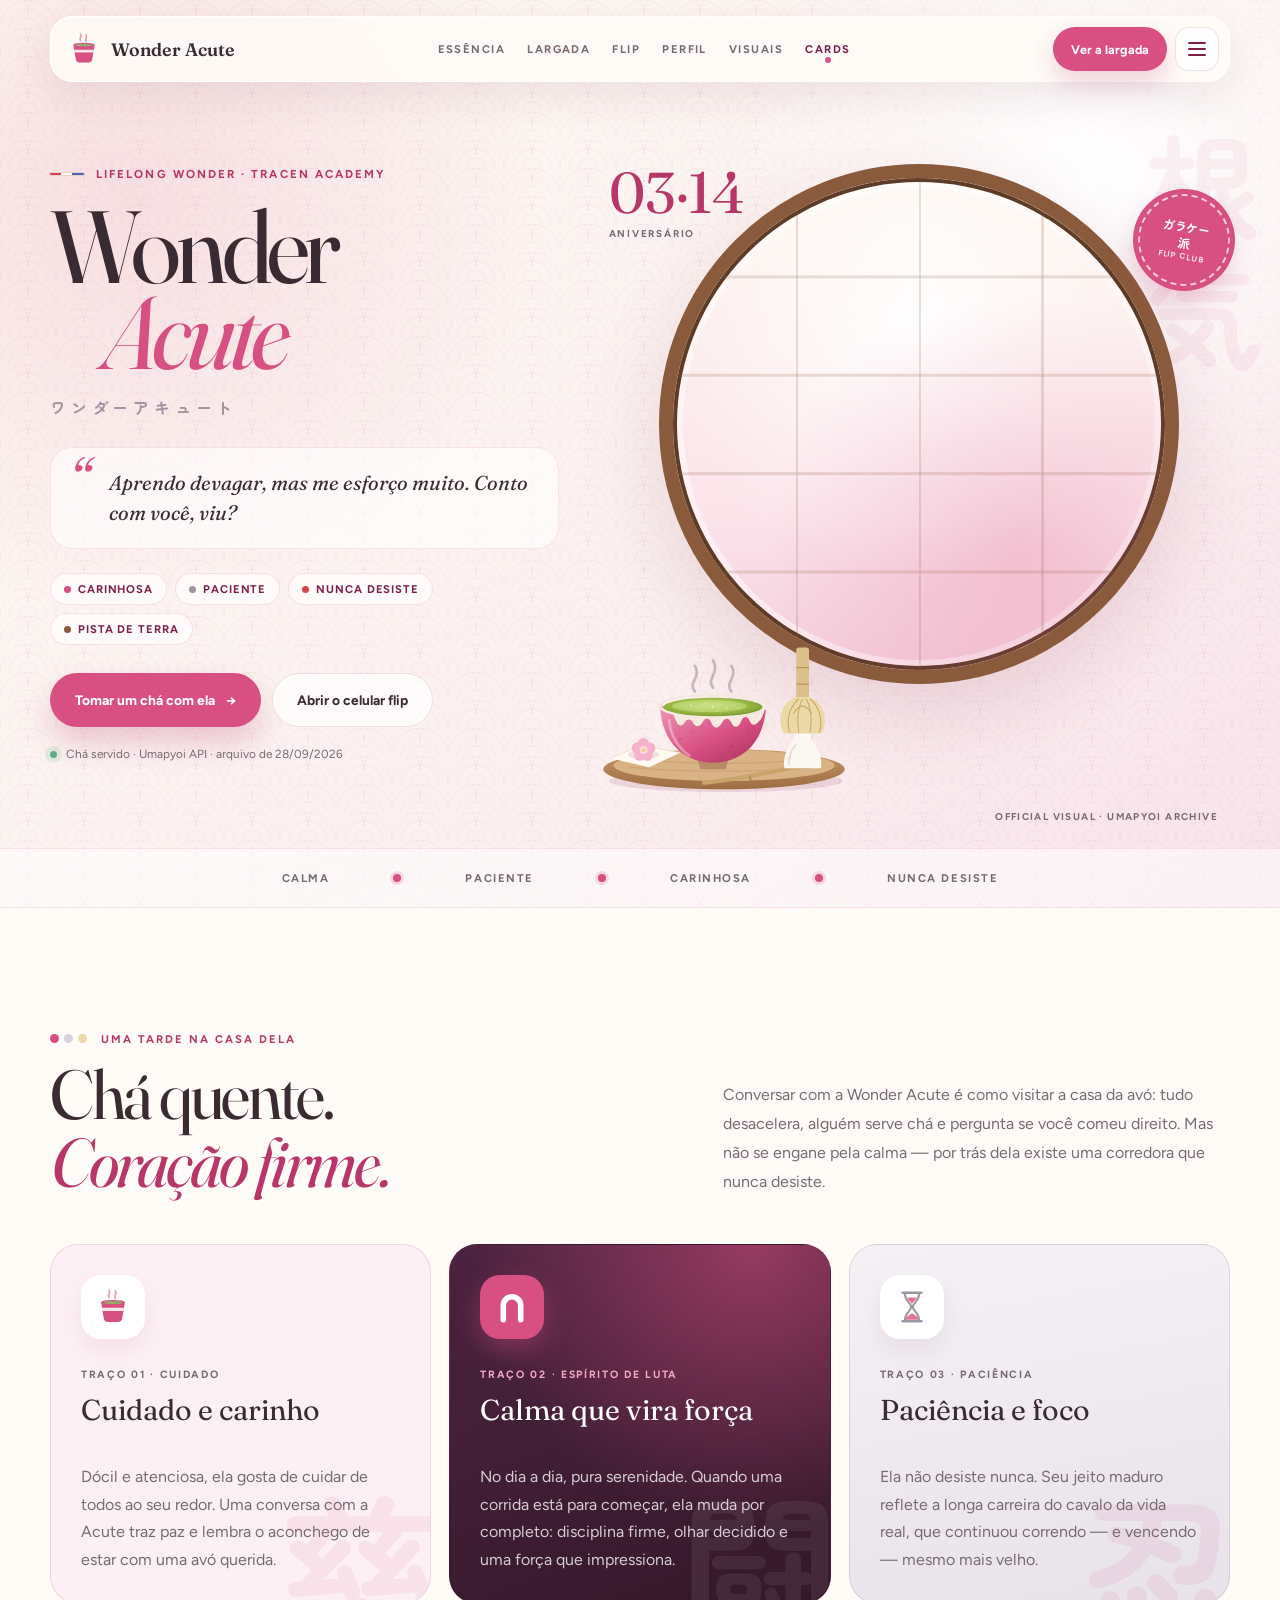
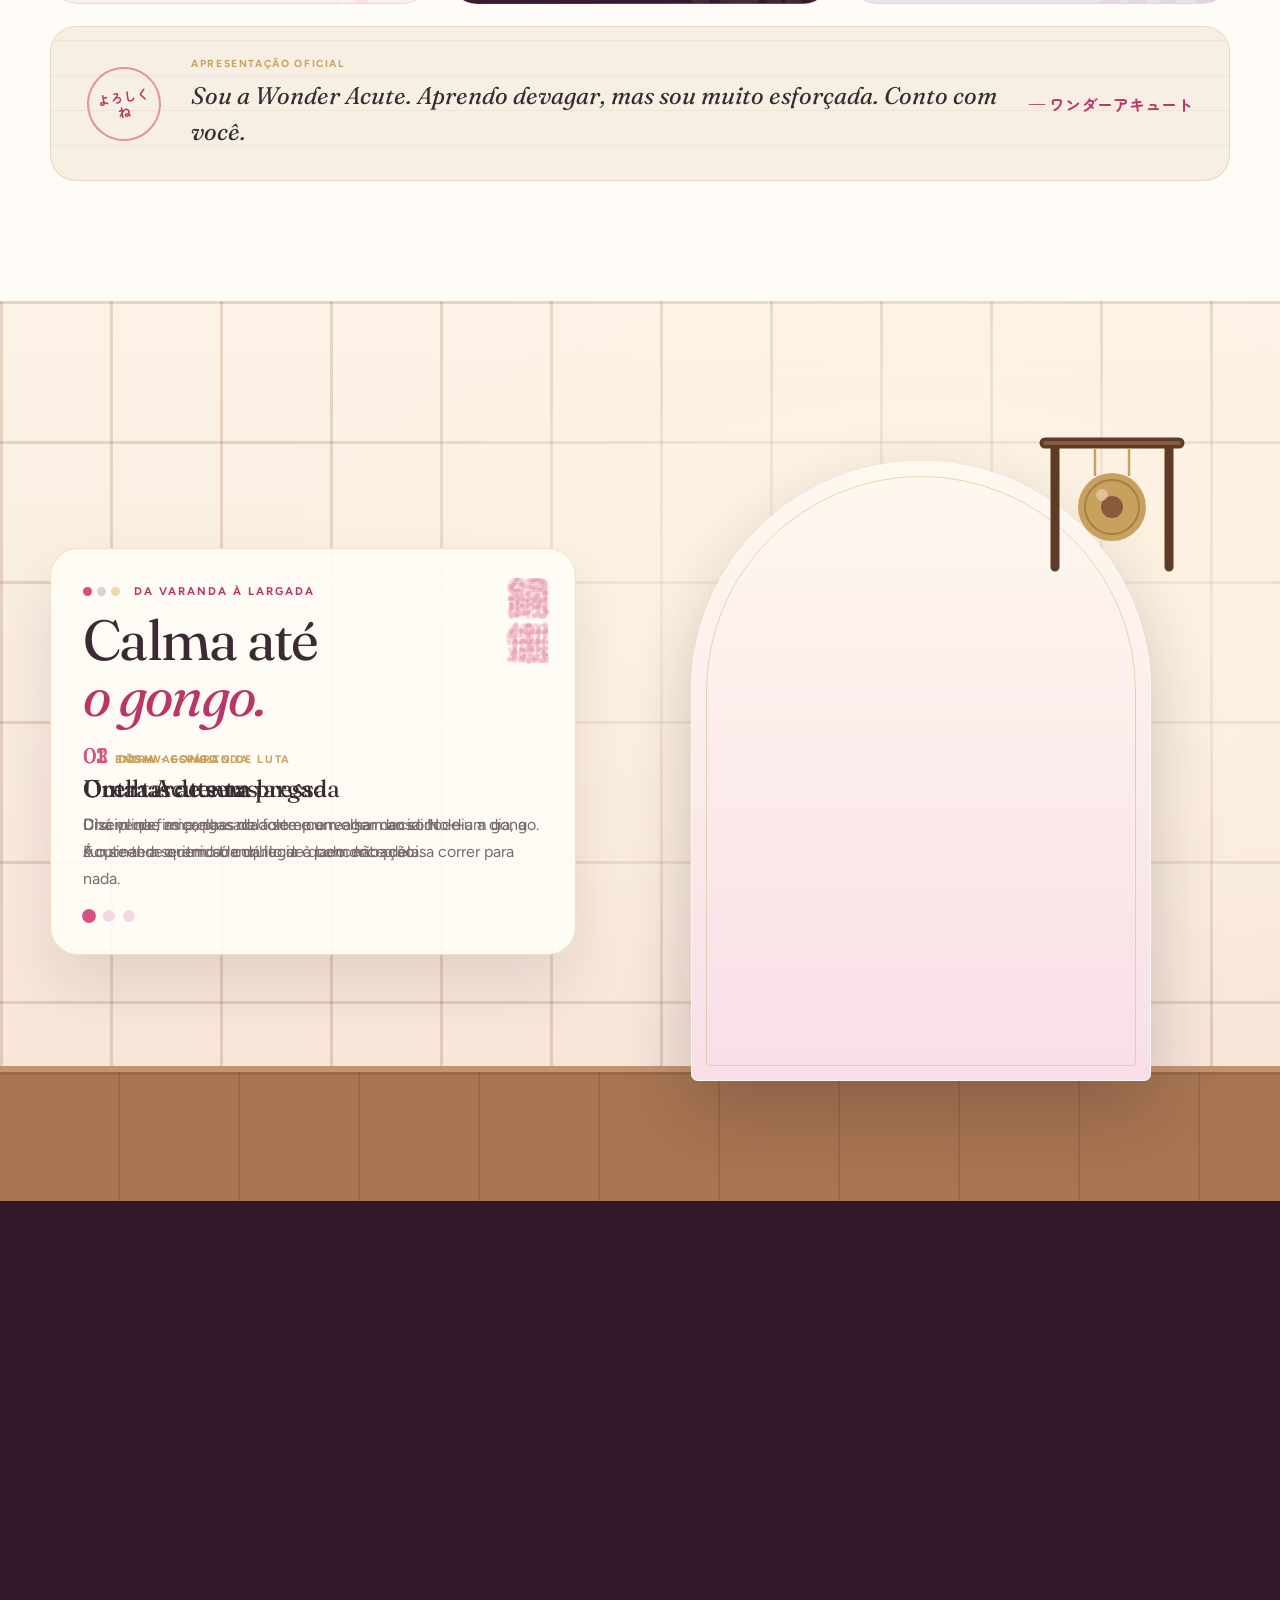
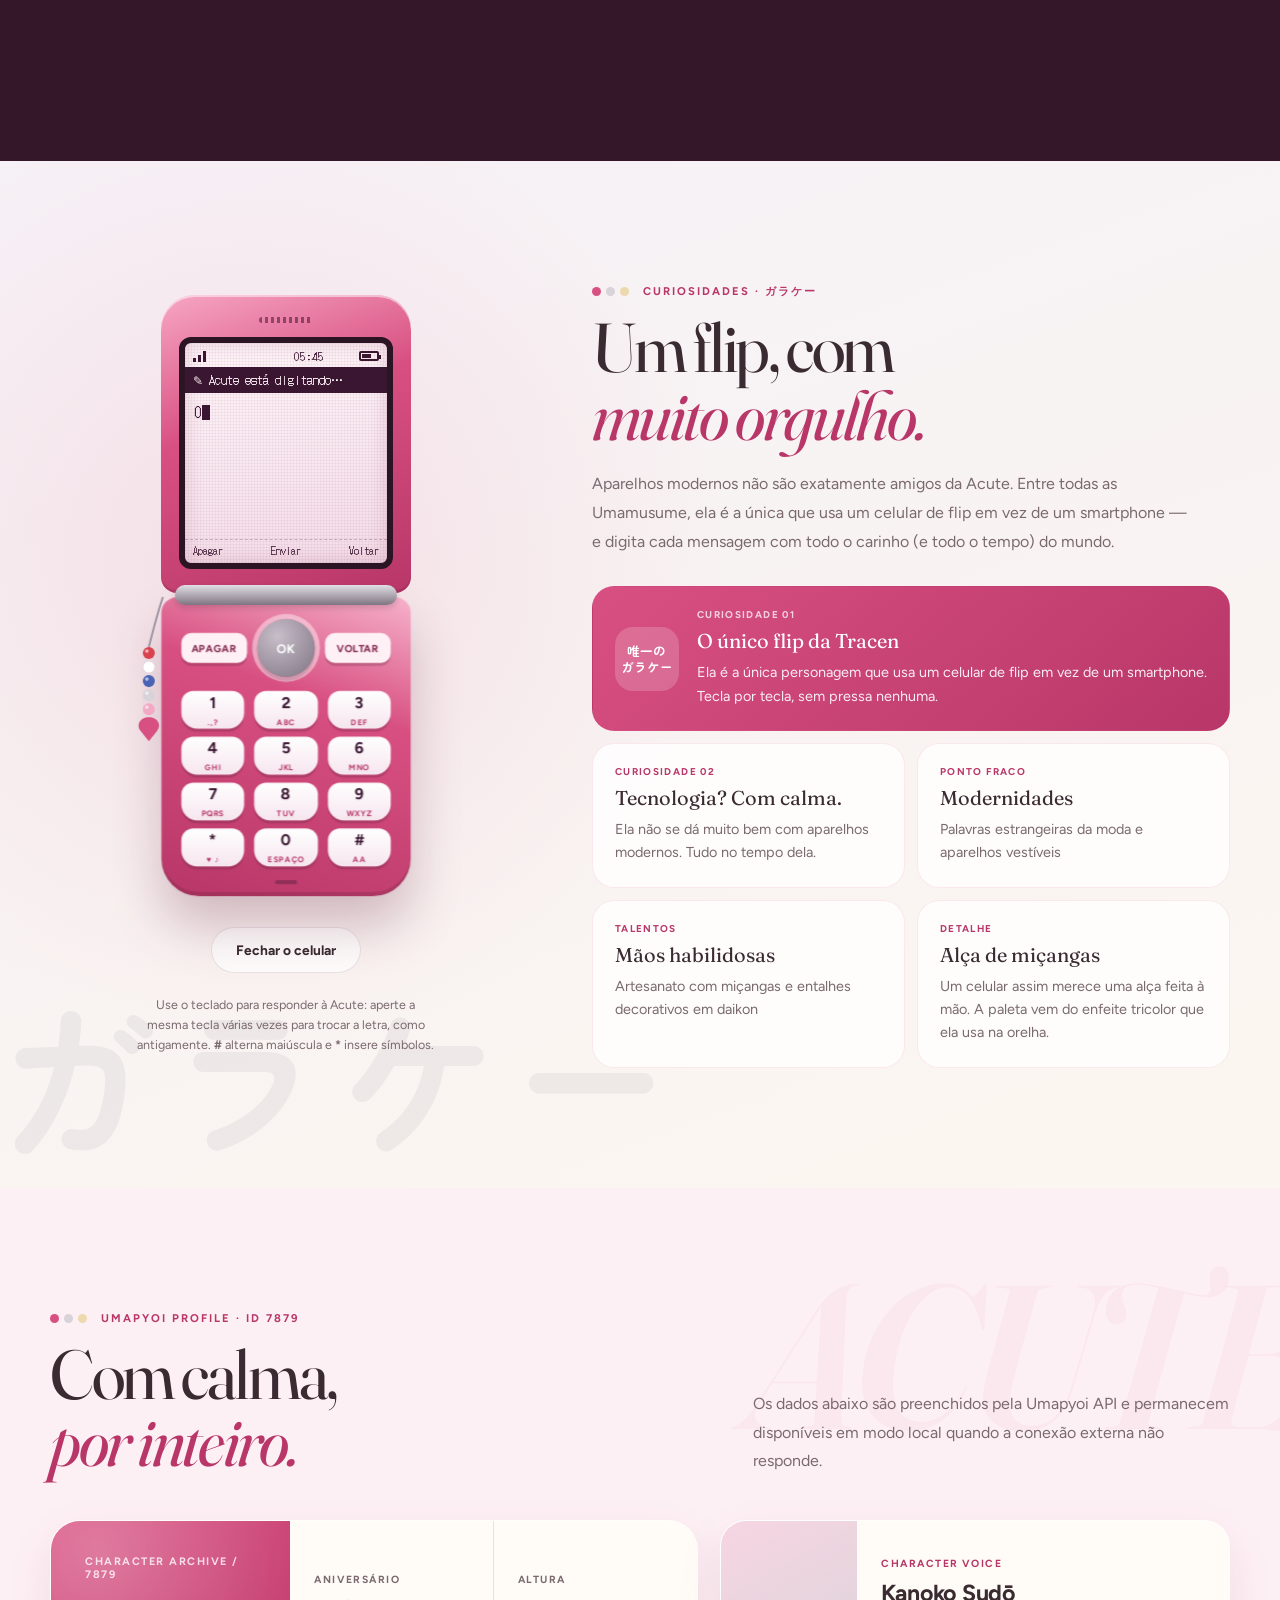
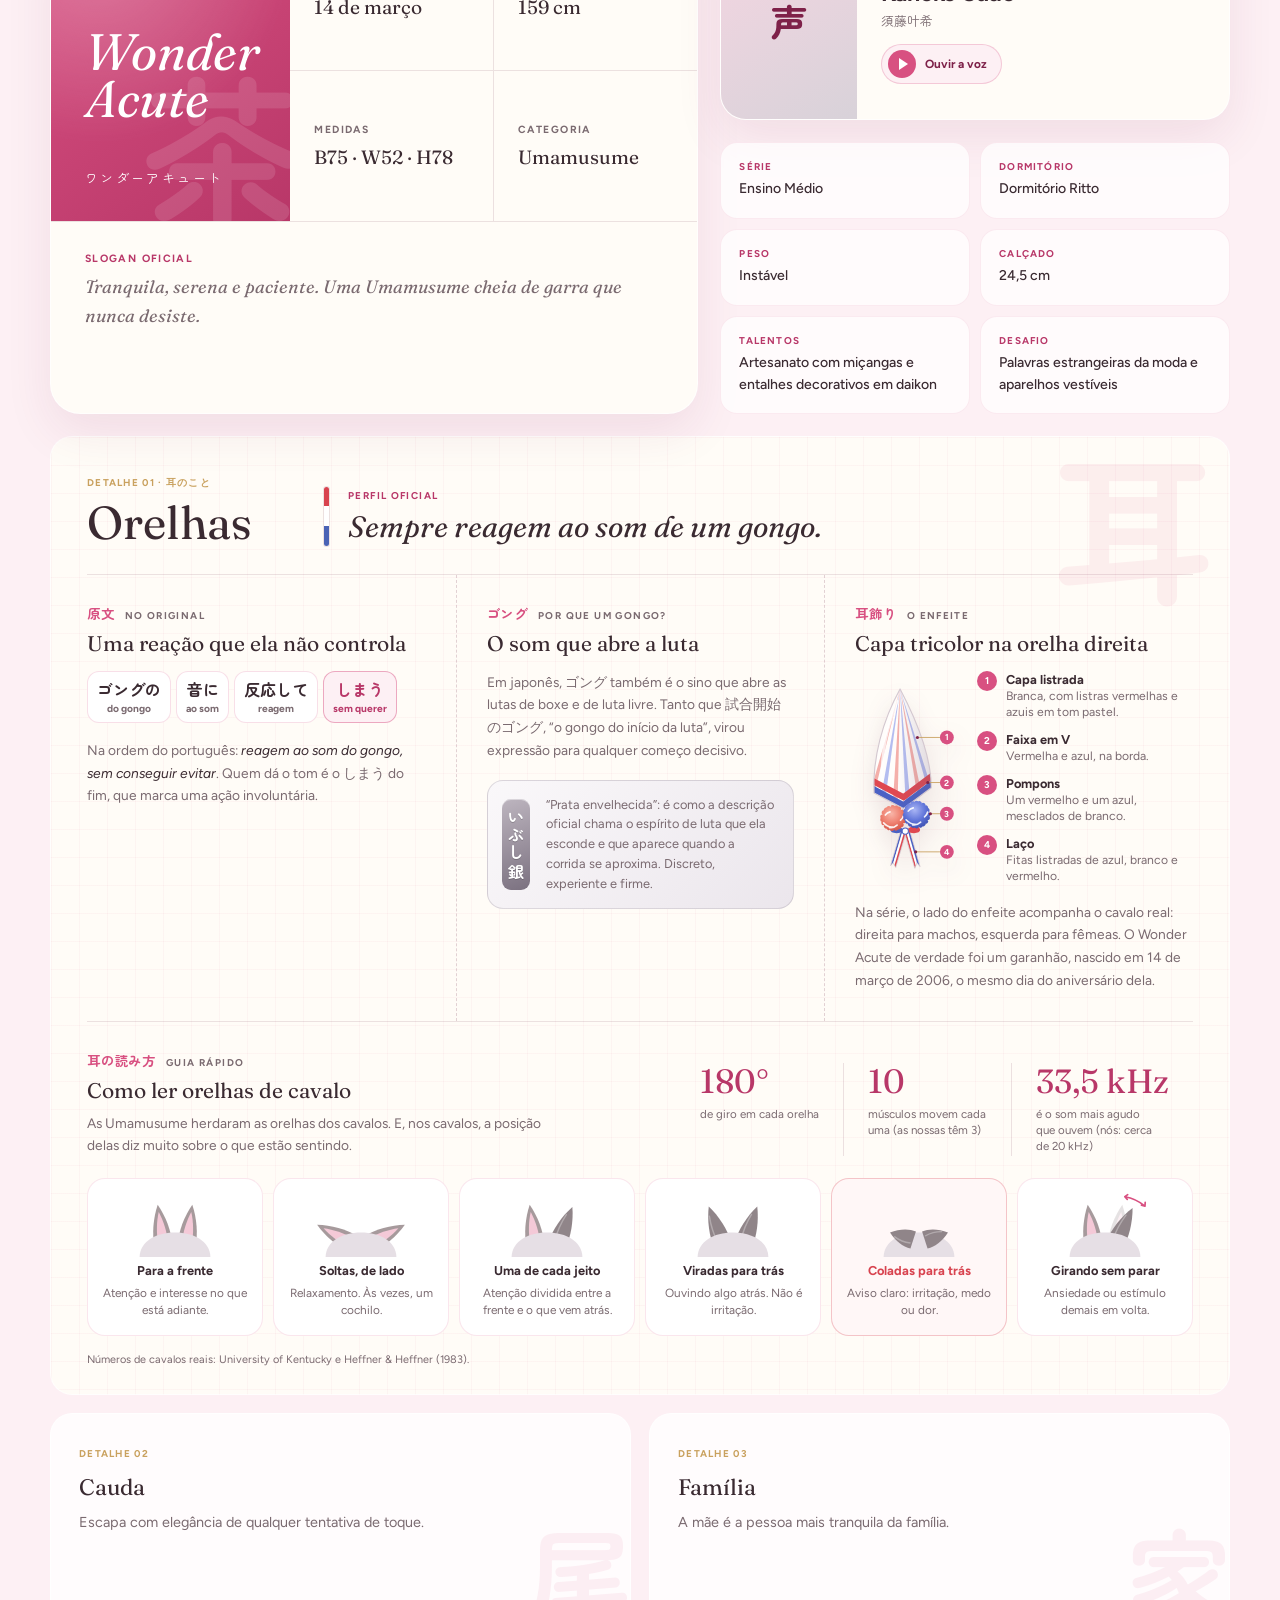
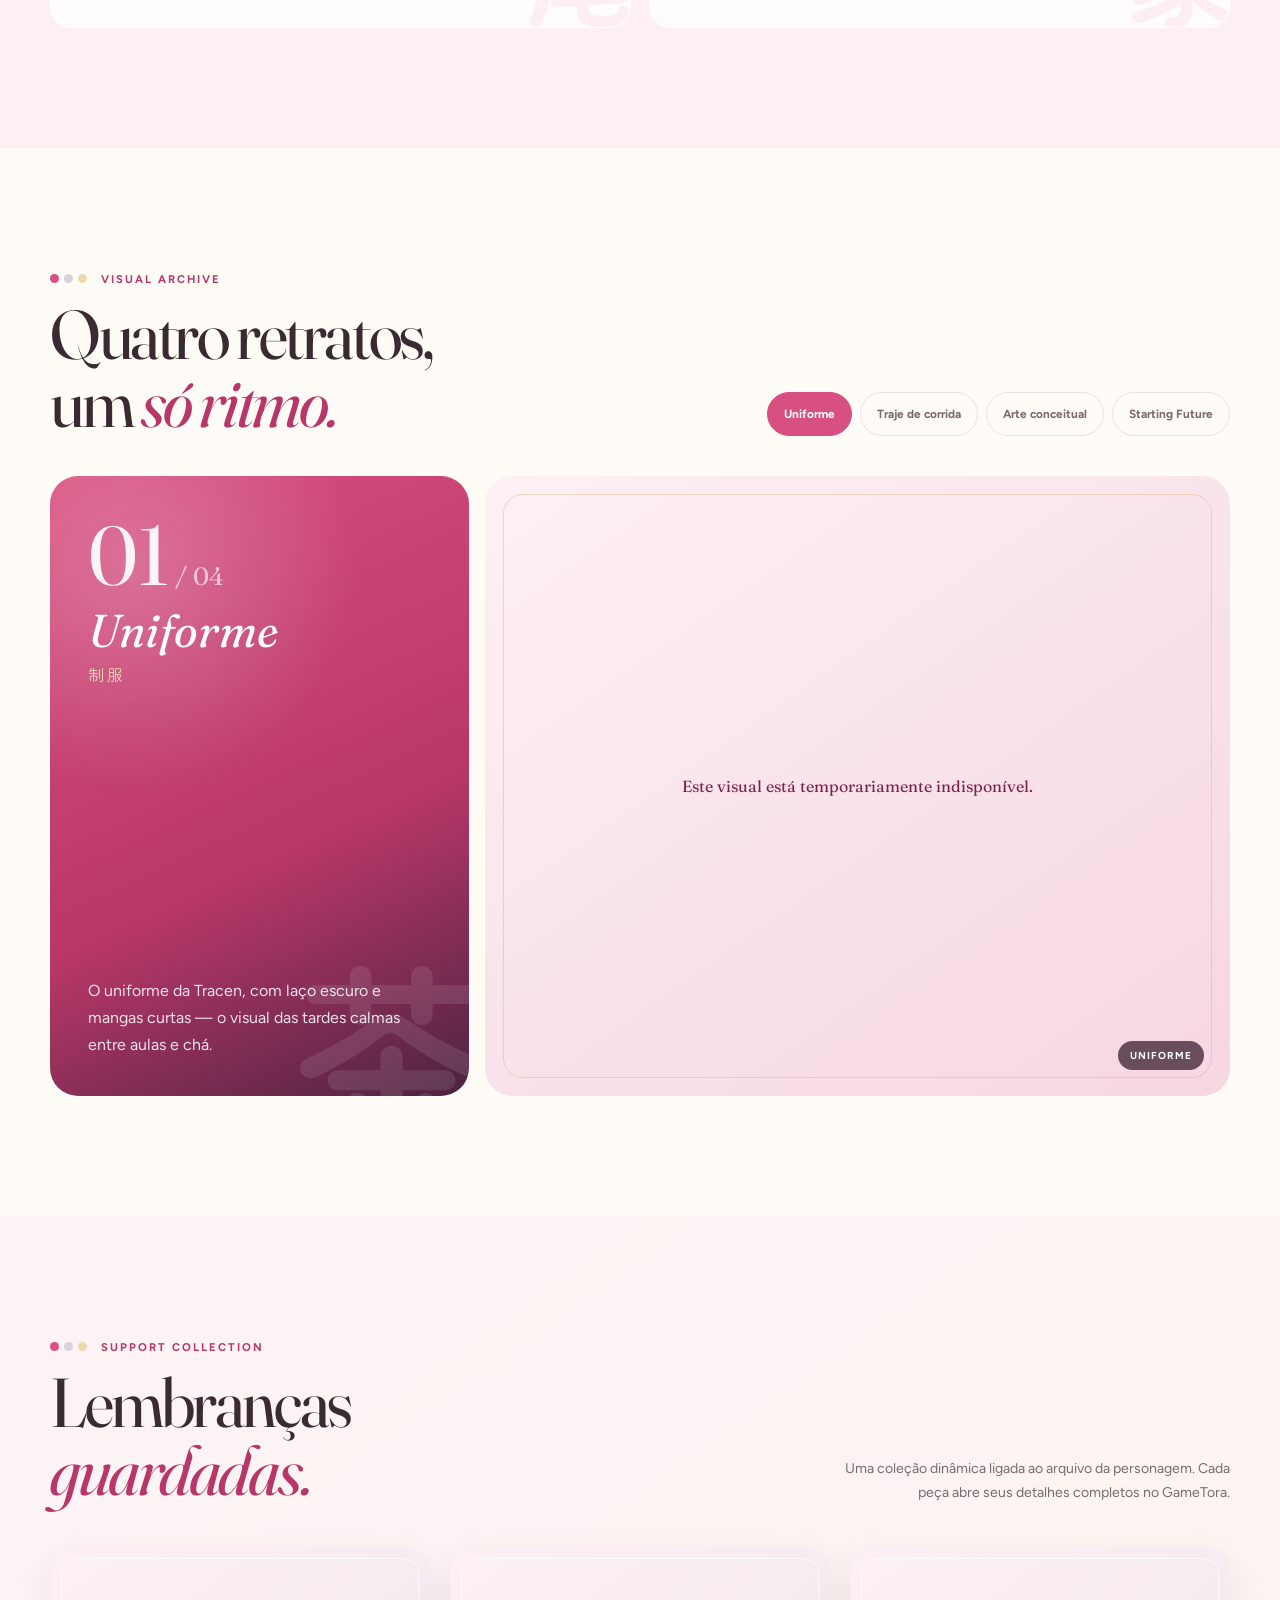
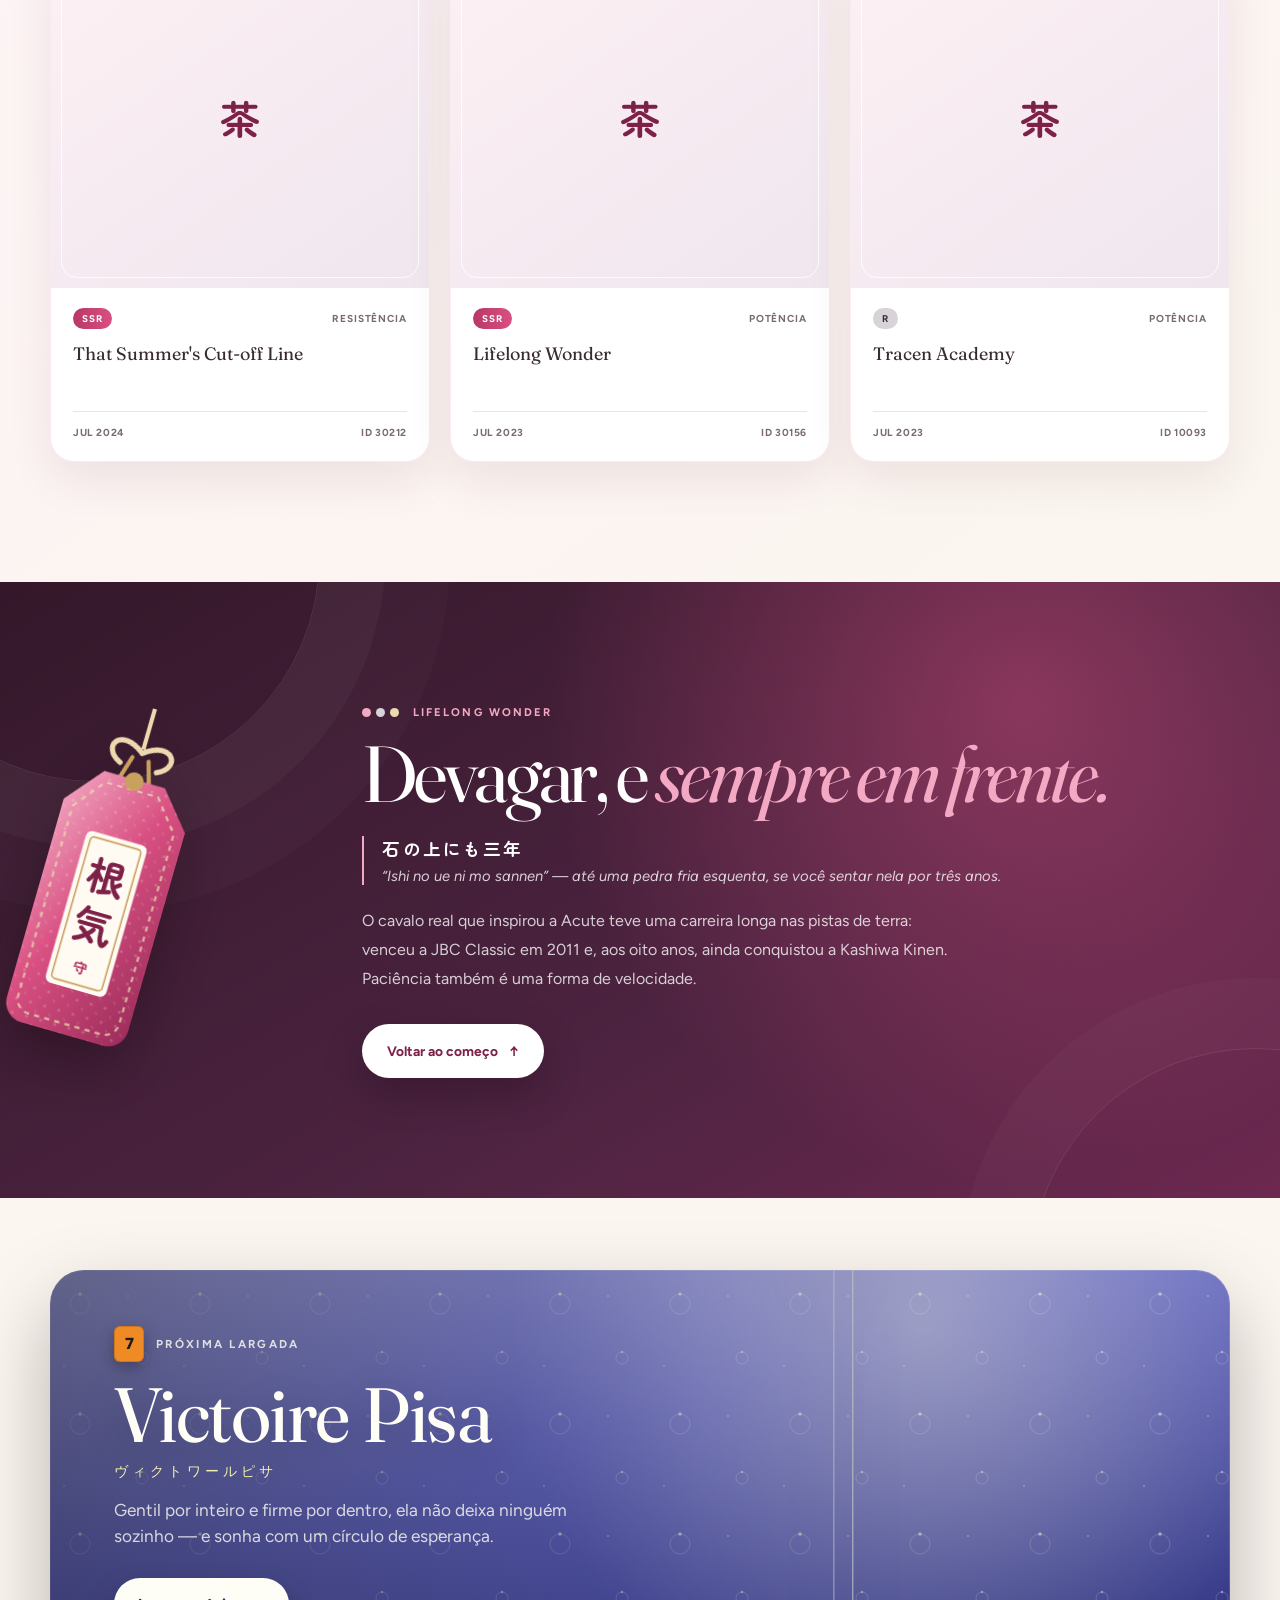
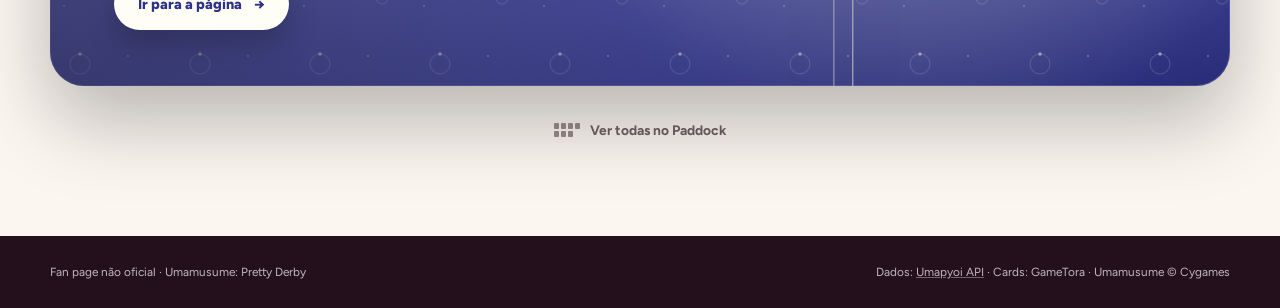
==== commit 0531b525: "update + victoire pisa" ====
--- a/acute.html
+++ b/acute.html
@@ -1,11 +1,20 @@
 <!DOCTYPE html>
-<html lang="pt-BR">
+<html lang="pt-BR" data-uma="acute">
 <head>
   <meta charset="UTF-8">
   <meta name="viewport" content="width=device-width, initial-scale=1.0">
   <meta name="description" content="Um retrato interativo de Wonder Acute, de Umamusume: Pretty Derby — calma como uma tarde de chá, firme como uma largada. Perfil, visuais e support cards conectados à Umapyoi API.">
   <meta name="theme-color" content="#d85081">
+  <meta property="og:type" content="website">
+  <meta property="og:locale" content="pt_BR">
+  <meta property="og:site_name" content="Paddock · Uma Musume fan pages">
+  <meta property="og:title" content="Wonder Acute — Devagar, e sempre em frente">
+  <meta property="og:description" content="Um retrato interativo de Wonder Acute, de Umamusume: Pretty Derby — calma como uma tarde de chá, firme como uma largada. Perfil, visuais e support cards conectados à Umapyoi API.">
+  <meta property="og:image" content="https://images.microcms-assets.io/assets/973fc097984b400db8729642ddff5938/29a0b365c0cd4d3f9555fe356484f2f3/wonderacute_header.png?w=1200&amp;fm=jpg&amp;q=85">
+  <meta name="twitter:card" content="summary_large_image">
   <title>Wonder Acute — Devagar, e sempre em frente</title>
+  <link rel="icon" type="image/png" href="https://images.microcms-assets.io/assets/973fc097984b400db8729642ddff5938/5b4b3d2d5a864f809e1dfc89fa5678fb/wonderacute_icon.png?w=64&amp;h=64&amp;fm=png&amp;mask=ellipse">
+  <link rel="apple-touch-icon" href="https://images.microcms-assets.io/assets/973fc097984b400db8729642ddff5938/5b4b3d2d5a864f809e1dfc89fa5678fb/wonderacute_icon.png?w=180&amp;h=180&amp;fm=png">
   <script>document.documentElement.className += " js" + (matchMedia("(prefers-reduced-motion: reduce)").matches ? "" : " motion");</script>
 
   <link rel="preconnect" href="https://fonts.googleapis.com">
@@ -46,6 +55,7 @@
       --line: rgba(122, 60, 88, .14);
       --shadow: 0 30px 80px rgba(126, 33, 73, .14);
       --soft-shadow: 0 18px 48px rgba(126, 33, 73, .09);
+      --uma-display: "Fraunces", serif;
 
       --sw-toggle-bg: rgba(255, 255, 255, .8);
       --sw-toggle-ink: var(--acute-dark);
@@ -158,9 +168,21 @@
     .portrait-seal { position: absolute; right: 0; top: 70px; z-index: 5; display: grid; place-items: center; width: 92px; height: 92px; border: 2px dashed rgba(255, 255, 255, .7); border-radius: 50%; color: #fff; background: var(--acute); box-shadow: 0 0 0 5px var(--acute), 0 14px 30px rgba(184, 55, 104, .28); font: 700 .78rem/1.3 "Zen Maru Gothic", sans-serif; text-align: center; transform: rotate(10deg); }
     .portrait-seal small { display: block; font: 700 .5rem "Figtree", sans-serif; letter-spacing: .12em; opacity: .85; }
 
-    /* Chá com vapor: o convite para sentar e conversar */
-    .tea { position: absolute; left: 2%; bottom: 36px; z-index: 4; width: 132px; }
-    .tea svg { width: 100%; height: auto; overflow: visible; }
+    /*
+     * O matcha da tarde: chawan com esmalte escorrido, espuma fina, chasen no suporte e um docinho.
+     * Clicar faz o chasen sair do suporte e bater o chá (shaka-shaka).
+     */
+    .matcha { position: absolute; left: -2%; bottom: 10px; z-index: 4; width: 256px; padding: 0; border: 0; border-radius: 40px; background: none; cursor: pointer; -webkit-tap-highlight-color: transparent; }
+    .matcha svg { display: block; width: 100%; height: auto; overflow: visible; }
+    .matcha:focus-visible { outline-offset: 2px; }
+    .foam { opacity: .5; transform-box: fill-box; transform-origin: center; transition: opacity .8s ease, transform .8s var(--ease-out); }
+    .matcha.is-whisking .foam, .matcha.is-whisked .foam { opacity: 1; transform: scale(1.08); }
+    .matcha-sfx { fill: var(--acute-deep); font: 700 15px "Zen Maru Gothic", sans-serif; letter-spacing: 1px; opacity: 0; transform-box: fill-box; transform-origin: center; }
+    .matcha.is-whisking .matcha-sfx { animation: sfxPop 2.4s ease forwards; }
+    @keyframes sfxPop { 0% { opacity: 0; transform: translateY(6px) scale(.6); } 18% { opacity: 1; transform: scale(1.08); } 75% { opacity: 1; transform: none; } 100% { opacity: 0; transform: translateY(-10px); } }
+    .matcha-hint { position: absolute; left: 50%; bottom: calc(100% - 12px); padding: 5px 11px; border-radius: 999px; color: #fff; background: var(--acute-deep); font-size: .64rem; font-weight: 700; letter-spacing: .08em; white-space: nowrap; opacity: 0; transform: translate(-50%, 6px); transition: opacity .25s ease, transform .25s ease; pointer-events: none; }
+    .matcha:hover .matcha-hint, .matcha:focus-visible .matcha-hint { opacity: 1; transform: translate(-50%, 0); }
+    .matcha.is-whisking .matcha-hint { opacity: 0; }
     .steam path { fill: none; stroke: rgba(154, 128, 138, .5); stroke-width: 3; stroke-linecap: round; stroke-dasharray: 60; animation: steam 3.6s ease-in-out infinite; }
     .steam path:nth-child(2) { animation-delay: -1.2s; }
     .steam path:nth-child(3) { animation-delay: -2.4s; }
@@ -391,7 +413,7 @@
     .detail-item { min-width: 0; padding: 18px; border: 1px solid rgba(216, 80, 129, .1); border-radius: 17px; background: rgba(255, 255, 255, .74); }
     .detail-item small { display: block; margin-bottom: 6px; color: var(--acute-deep); font-size: .62rem; font-weight: 700; letter-spacing: .12em; text-transform: uppercase; }
     .detail-item strong { display: block; font-size: .88rem; font-weight: 500; line-height: 1.55; overflow-wrap: anywhere; }
-    .lore-grid { display: grid; grid-template-columns: repeat(3, 1fr); gap: 18px; margin-top: 22px; }
+    .lore-grid { display: grid; grid-template-columns: repeat(2, 1fr); gap: 18px; margin-top: 22px; }
     .lore-card { position: relative; overflow: hidden; min-height: 215px; padding: 28px; border: 1px solid rgba(255, 255, 255, .75); border-radius: 22px; background: rgba(255, 255, 255, .76); transition: transform .35s var(--ease-out), box-shadow .35s ease; }
     .lore-card:hover { transform: translateY(-6px); box-shadow: var(--soft-shadow); }
     .lore-card::after { content: attr(data-mark); position: absolute; right: -3px; bottom: -22px; color: rgba(216, 80, 129, .08); font: 700 6.6rem "Zen Maru Gothic", sans-serif; }
@@ -400,17 +422,70 @@
     .lore-card p { position: relative; z-index: 1; color: var(--muted); font-size: .9rem; line-height: 1.68; }
     .lore-grid [data-reveal]:nth-child(2) { --d: .1s; }
     .lore-grid [data-reveal]:nth-child(3) { --d: .2s; }
-    .ears { position: absolute; top: 24px; right: 24px; width: 46px; color: var(--hair); }
-    .ears svg { width: 100%; height: auto; overflow: visible; }
-    .ears .ear { transform-box: fill-box; transform-origin: 50% 100%; }
-    .gong-button { position: relative; z-index: 1; display: inline-flex; align-items: center; gap: 8px; min-height: 40px; margin-top: 16px; padding: 0 14px; border: 1px solid rgba(201, 161, 94, .45); border-radius: 999px; color: var(--tea-dark); background: #fff8ec; font-size: .74rem; font-weight: 700; cursor: pointer; transition: transform .2s ease, background .2s ease; }
-    .gong-button:hover { background: var(--gold-soft); transform: translateY(-2px); }
-    .gong-button svg { width: 20px; height: 20px; }
-    .lore-card.is-ringing .ear:nth-child(1) { animation: earL .28s ease-in-out 5 alternate; }
-    .lore-card.is-ringing .ear:nth-child(2) { animation: earR .28s ease-in-out 5 alternate; }
-    .lore-card.is-ringing::before { content: ""; position: absolute; top: 20px; right: 20px; width: 56px; height: 56px; border: 2px solid var(--acute); border-radius: 50%; animation: ripple 1.2s ease-out 2; }
-    @keyframes earL { from { transform: rotate(-14deg); } to { transform: rotate(8deg); } }
-    @keyframes earR { from { transform: rotate(14deg); } to { transform: rotate(-8deg); } }
+
+    /*
+     * Detalhe 01: ficha das orelhas. Só informação, sem desenhar a Acute: o fato oficial,
+     * a frase original em japonês, o enfeite e um guia de leitura baseado em cavalos de verdade.
+     */
+    .ear-sheet { grid-column: 1 / -1; padding: 34px 36px 26px; background: linear-gradient(rgba(216, 80, 129, .045) 1px, transparent 1px) 0 0 / 100% 28px, linear-gradient(90deg, rgba(216, 80, 129, .045) 1px, transparent 1px) 0 0 / 28px 100%, rgba(255, 252, 247, .95); }
+    .ear-sheet:hover { transform: none; }
+    .ear-sheet::after { top: -30px; right: 16px; bottom: auto; font-size: 10rem; }
+    .ear-head { position: relative; z-index: 1; display: grid; grid-template-columns: auto minmax(0, 1fr); align-items: end; gap: 18px 72px; padding-bottom: 28px; border-bottom: 1px solid var(--line); }
+    .ear-sheet h3 { margin: 10px 0 0; font-size: clamp(2.3rem, 3.6vw, 3.1rem); line-height: 1; }
+    .ear-fact { position: relative; max-width: 640px; margin: 0; padding: 2px 0 2px 24px; }
+    .ear-fact::before { content: ""; position: absolute; top: 0; bottom: 0; left: 0; width: 5px; border-radius: 5px; background: linear-gradient(var(--ribbon-red) 0 33%, #fff 33% 66%, var(--ribbon-blue) 66%); box-shadow: 0 0 0 1px rgba(122, 60, 88, .14); }
+    .ear-sheet .ear-fact-label { margin-bottom: 6px; color: var(--acute-deep); font-size: .62rem; font-weight: 700; letter-spacing: .14em; line-height: 1.4; text-transform: uppercase; }
+    .ear-sheet .ear-fact-text { color: var(--ink); font-family: "Fraunces", serif; font-size: clamp(1.4rem, 2.3vw, 2rem); font-style: italic; line-height: 1.2; }
+    .ear-notes { position: relative; z-index: 1; display: grid; grid-template-columns: repeat(3, minmax(0, 1fr)); }
+    .ear-note { min-width: 0; padding: 28px 30px 30px; }
+    .ear-note:first-child { padding-left: 0; }
+    .ear-note:last-child { padding-right: 0; }
+    .ear-note + .ear-note { border-left: 1px dashed rgba(122, 60, 88, .22); }
+    .ear-sheet .ear-label { display: flex; align-items: baseline; gap: 10px; color: var(--muted); font-size: .62rem; font-weight: 700; letter-spacing: .14em; line-height: 1.4; text-transform: uppercase; }
+    .ear-label [lang="ja"] { color: var(--acute); font: 700 .84rem "Zen Maru Gothic", sans-serif; letter-spacing: .06em; }
+    .ear-sheet h4 { margin: 8px 0 14px; color: var(--ink); font-family: "Fraunces", serif; font-size: 1.32rem; font-weight: 400; line-height: 1.2; }
+    .ear-sheet .ear-note > p:not(.ear-label) { font-size: .86rem; line-height: 1.65; }
+    .ear-note em { color: var(--ink); }
+    /* A frase original, palavra por palavra; o しまう (involuntário) fica destacado */
+    .ear-gloss { display: flex; flex-wrap: wrap; gap: 5px; margin: 0 0 16px; padding: 0; list-style: none; }
+    .ear-gloss li { display: grid; justify-items: center; gap: 3px; padding: 8px 9px 7px; border: 1px solid rgba(216, 80, 129, .18); border-radius: 12px; background: #fff; }
+    .ear-gloss b { color: var(--ink); font: 700 1rem/1.2 "Zen Maru Gothic", sans-serif; }
+    .ear-gloss span { color: var(--muted); font-size: .64rem; font-weight: 700; white-space: nowrap; }
+    .ear-gloss li:last-child { border-color: rgba(216, 80, 129, .45); background: var(--blush-soft); }
+    .ear-gloss li:last-child b, .ear-gloss li:last-child span { color: var(--acute-deep); }
+    /* いぶし銀 numa plaquinha de prata */
+    .ear-term { display: grid; grid-template-columns: auto minmax(0, 1fr); align-items: center; gap: 16px; margin-top: 18px; padding: 14px 18px 14px 14px; border: 1px solid rgba(159, 149, 162, .32); border-radius: 16px; background: linear-gradient(135deg, #faf8fa, #ebe6ec); }
+    .ear-term b { padding: 9px 6px; border-radius: 9px; color: #fff; background: linear-gradient(160deg, #bdb5bf, #7b7180); font: 700 1rem/1 "Zen Maru Gothic", sans-serif; letter-spacing: .14em; text-shadow: 0 1px 0 rgba(0, 0, 0, .18); writing-mode: vertical-rl; box-shadow: inset 0 1px 0 rgba(255, 255, 255, .45); }
+    .ear-sheet .ear-term p { font-size: .8rem; line-height: 1.55; }
+    /* O enfeite, desenhado sozinho, com legenda numerada */
+    .ear-cover { display: grid; grid-template-columns: 104px minmax(0, 1fr); align-items: center; gap: 18px; margin: 4px 0 16px; }
+    .ear-cover svg { display: block; width: 104px; height: auto; overflow: visible; filter: drop-shadow(0 10px 12px rgba(94, 30, 60, .12)); }
+    .cover-marks { font: 700 10px "Figtree", sans-serif; }
+    .ear-legend { display: grid; gap: 10px; margin: 0; padding: 0; list-style: none; }
+    .ear-legend li { display: grid; grid-template-columns: 20px minmax(0, 1fr); gap: 9px; color: var(--muted); font-size: .76rem; line-height: 1.35; }
+    .ear-legend i { display: grid; place-items: center; width: 20px; height: 20px; border-radius: 50%; color: #fff; background: var(--acute); font-size: .62rem; font-style: normal; font-weight: 700; }
+    .ear-legend b { display: block; color: var(--ink); font-size: .8rem; }
+    /* Guia de leitura: números de cavalos reais e seis posições */
+    .ear-guide { position: relative; z-index: 1; padding-top: 28px; border-top: 1px solid var(--line); }
+    .ear-guide-head { display: grid; grid-template-columns: minmax(0, 1fr) auto; align-items: end; gap: 22px 48px; margin-bottom: 22px; }
+    .ear-guide-head h4 { margin-bottom: 8px; }
+    .ear-sheet .ear-guide-head p:not(.ear-label) { max-width: 52ch; font-size: .86rem; line-height: 1.6; }
+    .ear-stats { display: flex; margin: 0; }
+    .ear-stats div { min-width: 0; padding: 2px 24px; border-left: 1px solid var(--line); }
+    .ear-stats div:first-child { padding-left: 0; border-left: 0; }
+    .ear-stats dt { color: var(--acute-deep); font-family: "Fraunces", serif; font-size: 2.1rem; line-height: 1; white-space: nowrap; }
+    .ear-stats dd { max-width: 17ch; margin: 7px 0 0; color: var(--muted); font-size: .72rem; line-height: 1.4; }
+    .ear-poses { display: grid; grid-template-columns: repeat(6, minmax(0, 1fr)); gap: 10px; margin: 0; padding: 0; list-style: none; }
+    .ear-poses li { display: grid; justify-items: center; align-content: start; gap: 6px; min-width: 0; padding: 14px 12px 16px; border: 1px solid rgba(216, 80, 129, .14); border-radius: 18px; background: #fff; text-align: center; }
+    .ear-poses svg { width: 100px; height: auto; }
+    .ear-poses div { display: grid; gap: 5px; }
+    .ear-poses b { color: var(--ink); font-size: .8rem; line-height: 1.3; }
+    .ear-poses span { color: var(--muted); font-size: .74rem; line-height: 1.42; }
+    .ear-poses .is-warning { border-color: rgba(216, 67, 79, .28); background: #fff7f7; }
+    .ear-poses .is-warning b { color: var(--ribbon-red); }
+    .ear-swivel { transform: rotate(26deg); animation: earSwivel 3s ease-in-out infinite; }
+    @keyframes earSwivel { 0%, 100% { transform: rotate(8deg); } 30% { transform: rotate(34deg); } 55% { transform: rotate(2deg); } 78% { transform: rotate(26deg); } }
+    .ear-sheet .ear-sources { margin-top: 16px; font-size: .68rem; line-height: 1.5; }
 
     /* -------------------------------------------------------------- galeria */
     .gallery { padding: 120px 0; background: var(--paper); }
@@ -493,6 +568,14 @@
     @media (max-width: 1100px) {
       .main-nav { gap: 16px; }
       .header-cta { display: none; }
+      .ear-notes { grid-template-columns: repeat(2, minmax(0, 1fr)); }
+      .ear-note:nth-child(2) { padding-right: 0; }
+      .ear-note:last-child { grid-column: 1 / -1; display: grid; grid-template-columns: repeat(2, minmax(0, 1fr)); align-items: start; column-gap: 30px; padding: 26px 0 28px; border-top: 1px dashed rgba(122, 60, 88, .22); border-left: 0; }
+      .ear-note:last-child > .ear-label, .ear-note:last-child > h4 { grid-column: 1 / -1; }
+      .ear-guide-head { grid-template-columns: 1fr; align-items: start; }
+      .ear-poses { grid-template-columns: repeat(3, minmax(0, 1fr)); }
+      .ear-poses li { grid-template-columns: 88px minmax(0, 1fr); align-items: center; justify-items: start; column-gap: 14px; padding: 12px 16px 12px 10px; text-align: left; }
+      .ear-poses svg { width: 88px; }
     }
 
     @media (max-width: 1050px) {
@@ -520,6 +603,11 @@
       .letter-sign { grid-column: 2; }
       .profile-side { grid-template-columns: 1fr; }
       .lore-grid { grid-template-columns: 1fr; }
+      .ear-head { grid-template-columns: 1fr; gap: 16px; }
+      .ear-notes { grid-template-columns: 1fr; }
+      .ear-note, .ear-note:first-child, .ear-note:last-child { display: block; padding: 24px 0 26px; }
+      .ear-note + .ear-note { border-top: 1px dashed rgba(122, 60, 88, .22); border-left: 0; }
+      .ear-poses { grid-template-columns: repeat(2, minmax(0, 1fr)); }
       .phone-stage { order: 2; }
       .curio-list { grid-template-columns: 1fr 1fr; }
       .gallery-head, .support-head { flex-direction: column; align-items: flex-start; }
@@ -560,7 +648,16 @@
       .marumado { top: 30px; width: 92%; border-width: 10px; }
       .portrait-index { top: 10px; font-size: 2.6rem; }
       .portrait-seal { top: 36px; width: 72px; height: 72px; font-size: .66rem; }
-      .tea { width: 92px; bottom: 20px; }
+      .matcha { left: -3%; bottom: 4px; width: 172px; }
+      .ear-sheet { padding: 24px 18px 20px; }
+      .ear-sheet::after { top: -20px; font-size: 7rem; }
+      .ear-stats { display: grid; grid-template-columns: repeat(3, minmax(0, 1fr)); }
+      .ear-stats div { padding: 0 10px; }
+      .ear-stats dt { font-size: 1.45rem; }
+      .ear-stats dd { font-size: .66rem; }
+      .ear-poses { grid-template-columns: repeat(2, minmax(0, 1fr)); gap: 8px; }
+      .ear-poses li { grid-template-columns: minmax(0, 1fr); justify-items: center; padding: 12px 10px 14px; text-align: center; }
+      .ear-poses svg { width: 92px; }
       .hero-footnote { right: 8px; }
       .ribbon-track { justify-content: flex-start; padding-inline: 18px; }
       .essence, .profile, .gallery, .supports, .phone-section { padding: 80px 0; }
@@ -599,7 +696,7 @@
     }
 
     @media (prefers-reduced-motion: reduce) {
-      .strap, .steam path, .omamori .sway, .caret { animation: none !important; }
+      .strap, .steam path, .omamori .sway, .caret, .ear-swivel { animation: none !important; }
     }
   </style>
 </head>
@@ -625,12 +722,16 @@
         <path fill="none" stroke="currentColor" stroke-width="2.6" d="M15 7c0 10 8 12 8 17s-8 7-8 17M33 7c0 10-8 12-8 17s8 7 8 17"/>
         <path fill="#d85081" d="M18 12h12c-1 4-6 6-6 9c0-3-5-5-6-9zM24 32c3 2 7 4 8 8H16c1-4 5-6 8-8z" opacity=".8"/>
       </symbol>
-      <symbol id="gongIcon" viewBox="0 0 48 48">
-        <path fill="none" stroke="currentColor" stroke-width="3" stroke-linecap="round" d="M6 44V8h36v36M4 8h40"/>
-        <path fill="none" stroke="currentColor" stroke-width="1.5" d="M18 8v8M30 8v8"/>
-        <circle cx="24" cy="27" r="11" fill="#c9a15e"/>
-        <circle cx="24" cy="27" r="4" fill="#8a5a3c"/>
-      </symbol>
+      <!-- pictogramas do guia de orelhas: frente (com o interior rosa) e costas -->
+      <g id="earFront">
+        <path d="M-8.5 6C-9.5-6-6-21 0-33 6-21 9.5-6 8.5 6Z" fill="#a69a9c"/>
+        <path d="M-4.6 3C-5.2-6-3.4-17 0-26 3.4-17 5.2-6 4.6 3Z" fill="#f4c9d7"/>
+      </g>
+      <g id="earBack">
+        <path d="M-8.5 6C-9.5-6-6-21 0-33 6-21 9.5-6 8.5 6Z" fill="#908589"/>
+        <path d="M-2.6-24C-4.6-14-4.6-5-3.6 3" fill="none" stroke="#fff" stroke-width="1.4" stroke-linecap="round" opacity=".3"/>
+      </g>
+      <path id="earHead" d="M14 62C14 47 29 38 48 38S82 47 82 62Z" fill="#e6dfe5"/>
     </defs>
   </svg>
 
@@ -654,15 +755,7 @@
           <button class="switcher-toggle" type="button" data-switcher-toggle aria-expanded="false" aria-controls="switcherPanel" aria-label="Trocar personagem">
             <span class="switcher-bars" aria-hidden="true"><span></span><span></span><span></span></span>
           </button>
-          <nav class="switcher-panel" id="switcherPanel" aria-label="Outras personagens">
-            <p class="switcher-label">Trocar personagem</p>
-            <a href="ayabe.html" style="--c:#3865A1">Admire Vega</a>
-            <a href="index.html" style="--c:#19B49E">Mejiro Dober</a>
-            <a href="chiyo.html" style="--c:#f9879d">Sakura Chiyono O</a>
-            <a href="machan.html" style="--c:#CF4436">Aston Machan</a>
-            <a href="vivlos.html" style="--c:#404fb1">Vivlos</a>
-            <a href="acute.html" style="--c:#d85081" aria-current="page">Wonder Acute <small>Atual</small></a>
-          </nav>
+          <nav class="switcher-panel" id="switcherPanel" aria-label="Personagens"></nav>
         </div>
       </div>
     </div>
@@ -709,17 +802,59 @@
           <img class="hero-image" id="heroImage" alt="Wonder Acute em seu traje de corrida rosa" fetchpriority="high" decoding="async" referrerpolicy="no-referrer">
           <div class="portrait-index">03·14<small>Aniversário</small></div>
           <div class="portrait-seal" aria-hidden="true"><span>ガラケー<br>派<small>FLIP CLUB</small></span></div>
-          <div class="tea" aria-hidden="true">
-            <svg viewBox="0 0 120 130">
-              <g class="steam"><path d="M44 50c-8-10 8-16 0-28"/><path d="M60 46c-8-10 8-16 0-30"/><path d="M76 50c-8-10 8-16 0-28"/></g>
-              <ellipse cx="60" cy="122" rx="52" ry="6" fill="#7e2149" opacity=".12"/>
-              <path d="M22 62h76l-7 46a14 14 0 0 1-14 12H43a14 14 0 0 1-14-12z" fill="#d85081"/>
-              <path d="M23.6 74h72.8l-1.2 8H24.8z" fill="#fff" opacity=".85"/>
-              <path d="M40 90c4 6 10 8 14 4M62 96c4-6 12-6 14 0" fill="none" stroke="#fff" stroke-width="2" stroke-linecap="round" opacity=".55"/>
-              <ellipse cx="60" cy="62" rx="38" ry="7" fill="#b83768"/>
-              <ellipse cx="60" cy="63" rx="32" ry="4.6" fill="#9aaa6c"/>
+          <button class="matcha" id="matcha" type="button" aria-label="Bater o matcha com o chasen">
+            <span class="matcha-hint" aria-hidden="true">Bater o matcha</span>
+            <svg viewBox="0 0 280 200" aria-hidden="true">
+              <defs>
+                <radialGradient id="matchaSurface" cx=".46" cy=".42" r=".62"><stop offset="0" stop-color="#c5de78"/><stop offset=".55" stop-color="#9fc045"/><stop offset="1" stop-color="#76972f"/></radialGradient>
+                <linearGradient id="chawanGlaze" x1="0" y1="0" x2="1" y2="1"><stop offset="0" stop-color="#ee95b6"/><stop offset=".55" stop-color="#d85081"/><stop offset="1" stop-color="#a52f5d"/></linearGradient>
+                <linearGradient id="trayWood" x1="0" y1="0" x2="0" y2="1"><stop offset="0" stop-color="#c99a69"/><stop offset="1" stop-color="#9c6c43"/></linearGradient>
+              </defs>
+              <!-- bandeja -->
+              <ellipse cx="142" cy="186" rx="128" ry="12" fill="#7e2149" opacity=".12"/>
+              <ellipse cx="140" cy="173" rx="132" ry="22" fill="url(#trayWood)"/>
+              <ellipse cx="140" cy="169" rx="121" ry="17" fill="#d9b286"/>
+              <path d="M34 170c44 7 168 7 212 0M48 162c40 6 144 6 184 0" fill="none" stroke="#c99f70" stroke-width="1.3" opacity=".7"/>
+              <!-- papel kaishi e um nerikiri de flor de cerejeira -->
+              <path d="M16 161l34-14 42 8-34 16z" fill="#fffaf2"/>
+              <path d="M16 161l34-14 42 8" fill="none" stroke="#ecdccb" stroke-width="1"/>
+              <g transform="translate(52 152)">
+                <ellipse cy="5" rx="17" ry="5" fill="#7e2149" opacity=".12"/>
+                <g fill="#f5b3cb"><circle cy="-7" r="6.2"/><circle cx="6.7" cy="-2.2" r="6.2"/><circle cx="4.1" cy="5.7" r="6.2"/><circle cx="-4.1" cy="5.7" r="6.2"/><circle cx="-6.7" cy="-2.2" r="6.2"/></g>
+                <circle r="4.4" fill="#fbd6e3"/>
+                <circle r="2" fill="#f2cf63"/>
+              </g>
+              <!-- chashaku: a colher de bambu -->
+              <path d="M118 188c36-4 72-11 106-19" fill="none" stroke="#c9a46a" stroke-width="4.5" stroke-linecap="round"/>
+              <ellipse cx="229" cy="167" rx="7.5" ry="3.8" transform="rotate(-14 229 167)" fill="#c9a46a"/>
+              <path d="M168 181l1.6 5" stroke="#a8844d" stroke-width="2"/>
+              <!-- chawan: tigela rosa com esmalte creme escorrido -->
+              <path d="M111 162h34l-3 11h-28z" fill="#b98a66"/>
+              <path d="M70 104c2 42 28 62 58 62s56-20 58-62z" fill="url(#chawanGlaze)"/>
+              <path d="M71 104h114c-1 9-4 15-8 18-4 4-7 3-9-2s-6-6-9 0c-3 8-8 9-11 2-2-5-7-6-10 0-4 7-9 8-12 0-2-5-6-6-9-1-3 6-8 7-11 1-2-4-6-5-9 0-3 5-7 4-9-1-3-6-5-11-5-18z" fill="#f6e9df"/>
+              <g fill="#7e2149" opacity=".28"><circle cx="92" cy="140" r="1.2"/><circle cx="116" cy="152" r="1"/><circle cx="148" cy="148" r="1.3"/><circle cx="166" cy="134" r="1"/><circle cx="104" cy="133" r=".9"/><circle cx="138" cy="158" r="1.1"/><circle cx="158" cy="154" r=".8"/></g>
+              <path d="M80 120c2 17 10 30 22 38" fill="none" stroke="#fff" stroke-width="3" stroke-linecap="round" opacity=".35"/>
+              <ellipse cx="128" cy="104" rx="58" ry="12" fill="none" stroke="#f6e9df" stroke-width="3"/>
+              <!-- o matcha, com a espuma fina -->
+              <ellipse cx="128" cy="105" rx="54" ry="10" fill="url(#matchaSurface)"/>
+              <g class="foam">
+                <ellipse cx="124" cy="104" rx="41" ry="6.6" fill="#d7ea9e" opacity=".8"/>
+                <g fill="#f3f9da"><circle cx="104" cy="103" r="1.3"/><circle cx="112" cy="106" r=".9"/><circle cx="120" cy="101" r="1.1"/><circle cx="128" cy="105" r="1.4"/><circle cx="136" cy="102" r=".9"/><circle cx="143" cy="106" r="1.2"/><circle cx="150" cy="103" r=".8"/><circle cx="116" cy="109" r=".8"/><circle cx="133" cy="109" r="1"/><circle cx="98" cy="106" r=".8"/><circle cx="156" cy="106" r="1"/></g>
+              </g>
+              <g class="steam"><path d="M108 88c-8-10 8-16 0-28"/><path d="M128 84c-8-10 8-16 0-30"/><path d="M148 88c-8-10 8-16 0-28"/></g>
+              <!-- kusenaoshi (suporte) e o chasen descansando -->
+              <path d="M206 172c-2-14 4-22 8-28s4-12 2-18h20c-2 6-2 12 2 18s10 14 8 28z" fill="#fbf7f1"/>
+              <path d="M211 168c0-10 4-18 8-22" fill="none" stroke="#e6ddd2" stroke-width="2"/>
+              <g class="chasen">
+                <rect x="219" y="40" width="14" height="56" rx="3" fill="#dcc08a"/>
+                <path d="M219 62h14M219 80h14" stroke="#b8975a" stroke-width="1.5"/>
+                <path d="M219 94c-19 6-21 32-13 40h40c8-8 6-34-13-40z" fill="#ecd9a8"/>
+                <path d="M222 96c-12 10-14 26-10 37M226 96c-6 12-6 26-4 37M230 96c6 12 6 26 4 37M234 96c12 10 14 26 10 37" fill="none" stroke="#c9a96a" stroke-width="1.2"/>
+                <path d="M216 112c4-6 8-8 10-8M236 112c-4-6-8-8-10-8" fill="none" stroke="#c9a96a" stroke-width="1.2"/>
+              </g>
+              <text class="matcha-sfx" x="128" y="46" text-anchor="middle">シャカシャカ</text>
             </svg>
-          </div>
+          </button>
           <p class="hero-footnote">Official visual · Umapyoi archive</p>
         </div>
       </div>
@@ -985,13 +1120,142 @@
         </div>
 
         <div class="lore-grid">
-          <article class="lore-card" id="earCard" data-reveal data-mark="耳">
-            <span class="ears" aria-hidden="true">
-              <svg viewBox="0 0 46 40"><path class="ear" d="M6 38C2 26 4 12 10 2c6 9 9 22 8 36z" fill="currentColor"/><path class="ear" d="M28 38c-1-14 2-27 8-36 6 10 8 24 4 36z" fill="currentColor"/></svg>
-            </span>
-            <small>Detalhe 01</small><h3>Orelhas</h3>
-            <p data-field="ears">Sempre reagem ao som de um gongo.</p>
-            <button class="gong-button" type="button" id="gongButton"><svg aria-hidden="true"><use href="#gongIcon"/></svg>Tocar o gongo</button>
+          <article class="lore-card ear-sheet" id="earCard" data-reveal data-mark="耳">
+            <header class="ear-head">
+              <div>
+                <small>Detalhe 01 · 耳のこと</small>
+                <h3>Orelhas</h3>
+              </div>
+              <blockquote class="ear-fact">
+                <p class="ear-fact-label">Perfil oficial</p>
+                <p class="ear-fact-text" data-field="ears">Sempre reagem ao som de um gongo.</p>
+              </blockquote>
+            </header>
+
+            <div class="ear-notes">
+              <section class="ear-note" aria-labelledby="earNoteOriginal">
+                <p class="ear-label"><span lang="ja">原文</span>No original</p>
+                <h4 id="earNoteOriginal">Uma reação que ela não controla</h4>
+                <ol class="ear-gloss" aria-label="A frase original, palavra por palavra">
+                  <li><b lang="ja">ゴングの</b><span>do gongo</span></li>
+                  <li><b lang="ja">音に</b><span>ao som</span></li>
+                  <li><b lang="ja">反応して</b><span>reagem</span></li>
+                  <li><b lang="ja">しまう</b><span>sem querer</span></li>
+                </ol>
+                <p>Na ordem do português: <em>reagem ao som do gongo, sem conseguir evitar</em>. Quem dá o tom é o <span lang="ja">しまう</span> do fim, que marca uma ação involuntária.</p>
+              </section>
+
+              <section class="ear-note" aria-labelledby="earNoteGong">
+                <p class="ear-label"><span lang="ja">ゴング</span>Por que um gongo?</p>
+                <h4 id="earNoteGong">O som que abre a luta</h4>
+                <p>Em japonês, <span lang="ja">ゴング</span> também é o sino que abre as lutas de boxe e de luta livre. Tanto que <span lang="ja">試合開始のゴング</span>, “o gongo do início da luta”, virou expressão para qualquer começo decisivo.</p>
+                <div class="ear-term">
+                  <b lang="ja">いぶし銀</b>
+                  <p>“Prata envelhecida”: é como a descrição oficial chama o espírito de luta que ela esconde e que aparece quando a corrida se aproxima. Discreto, experiente e firme.</p>
+                </div>
+              </section>
+
+              <section class="ear-note" aria-labelledby="earNoteCover">
+                <p class="ear-label"><span lang="ja">耳飾り</span>O enfeite</p>
+                <h4 id="earNoteCover">Capa tricolor na orelha direita</h4>
+                <figure class="ear-cover">
+                  <svg viewBox="0 0 120 222" aria-hidden="true">
+                    <defs>
+                      <clipPath id="coverClip"><path d="M22 128C20 88 32 44 52 8c18 34 36 76 36 114L56 146Z"/></clipPath>
+                      <clipPath id="tailClipL"><polygon points="53,171 59,173 47,214 44,208.5 41,212"/></clipPath>
+                      <clipPath id="tailClipR"><polygon points="57,173 63,171 75,213 71.5,208.5 69,215"/></clipPath>
+                      <linearGradient id="coverShade" x1="0" x2="1"><stop offset=".4" stop-color="#75607d" stop-opacity="0"/><stop offset="1" stop-color="#75607d" stop-opacity=".22"/></linearGradient>
+                      <radialGradient id="pomRed" cx=".42" cy=".3" r=".75"><stop offset="0" stop-color="#f9b5a8"/><stop offset=".6" stop-color="#ee7f6f"/><stop offset="1" stop-color="#d95c4e"/></radialGradient>
+                      <radialGradient id="pomBlue" cx=".42" cy=".3" r=".75"><stop offset="0" stop-color="#a9b5f4"/><stop offset=".6" stop-color="#6276da"/><stop offset="1" stop-color="#4356b8"/></radialGradient>
+                    </defs>
+                    <!-- 1 · capa: branca, com listras pastel que se encontram na ponta -->
+                    <path d="M22 128C20 88 32 44 52 8c18 34 36 76 36 114L56 146Z" fill="#fffdfb"/>
+                    <g clip-path="url(#coverClip)">
+                      <g opacity=".85">
+                        <polygon points="52,8 11,150 17,150" fill="#f2a19c"/>
+                        <polygon points="52,8 27,150 33,150" fill="#a7b2ee"/>
+                        <polygon points="52,8 43,150 49,150" fill="#f2a19c"/>
+                        <polygon points="52,8 59,150 65,150" fill="#a7b2ee"/>
+                        <polygon points="52,8 75,150 81,150" fill="#f2a19c"/>
+                        <polygon points="52,8 91,150 97,150" fill="#a7b2ee"/>
+                      </g>
+                      <!-- 2 · faixa em V -->
+                      <path d="M10 108.7L56 133L100 100" fill="none" stroke="#df4851" stroke-width="7"/>
+                      <path d="M10 117.7L56 142L100 109" fill="none" stroke="#4b61c4" stroke-width="7"/>
+                      <rect x="22" width="66" height="160" fill="url(#coverShade)"/>
+                    </g>
+                    <path d="M31 112C30 80 38 50 49 22" fill="none" stroke="#fff" stroke-width="3" stroke-linecap="round" opacity=".75"/>
+                    <path d="M22 128C20 88 32 44 52 8c18 34 36 76 36 114L56 146Z" fill="none" stroke="#d3c7cf" stroke-width="1.3" stroke-linejoin="round"/>
+                    <!-- 4 · laço com fitas listradas -->
+                    <g clip-path="url(#tailClipL)">
+                      <polygon points="53,171 55,171.7 43,212.7 41,212" fill="#4b61c4"/>
+                      <polygon points="55,171.7 57,172.3 45,213.3 43,212.7" fill="#fff"/>
+                      <polygon points="57,172.3 59,173 47,214 45,213.3" fill="#df4851"/>
+                    </g>
+                    <g clip-path="url(#tailClipR)">
+                      <polygon points="57,173 59,172.3 71,214.3 69,215" fill="#df4851"/>
+                      <polygon points="59,172.3 61,171.7 73,213.7 71,214.3" fill="#fff"/>
+                      <polygon points="61,171.7 63,171 75,213 73,213.7" fill="#4b61c4"/>
+                    </g>
+                    <path d="M53 171l6 2-12 41-3-5.5-3 3.5zM57 173l6-2 12 42-3.5-4.5-2.5 6.5z" fill="none" stroke="#cdbfc8" stroke-width=".8" stroke-linejoin="round"/>
+                    <path d="M58 172c-6-7-16-8-17-2-1 5 9 6 17 2z" fill="#4b61c4"/>
+                    <path d="M58 172c6-7 16-8 17-2 1 5-9 6-17 2z" fill="#df4851"/>
+                    <circle cx="58" cy="172" r="3.6" fill="#fff" stroke="#4b61c4" stroke-width="1.2"/>
+                    <!-- 3 · pompons -->
+                    <g transform="translate(44 157)">
+                      <circle r="12.5" fill="url(#pomRed)"/>
+                      <circle r="12.5" fill="none" stroke="url(#pomRed)" stroke-width="5" stroke-dasharray=".1 3.4 .1 4.8 .1 3.9" stroke-linecap="round"/>
+                      <path d="M-11 5.5c3 3.2 6.4 5 10 4.8M-4 11c2.8.5 6-.5 8.6-2.8M8.5 2.5c1.6-1.2 3-3 3.4-5.2M-9-3.5c1.4-2 3.2-3.2 5.4-3.6" fill="none" stroke="#fff" stroke-width="1.9" stroke-linecap="round" opacity=".9"/>
+                    </g>
+                    <g transform="translate(71 153)">
+                      <circle r="13.5" fill="url(#pomBlue)"/>
+                      <circle r="13.5" fill="none" stroke="url(#pomBlue)" stroke-width="5" stroke-dasharray=".1 3.6 .1 4.6 .1 4.1" stroke-linecap="round"/>
+                      <path d="M-12 6c3.2 3.4 6.8 5.4 10.6 5.2M-4.4 11.8c3 .5 6.4-.5 9.2-3M9.2 2.6c1.7-1.3 3.2-3.2 3.6-5.6M-9.6-4c1.5-2.1 3.4-3.4 5.8-3.8" fill="none" stroke="#fff" stroke-width="1.9" stroke-linecap="round" opacity=".9"/>
+                    </g>
+                    <!-- marcadores da legenda -->
+                    <g class="cover-marks" text-anchor="middle">
+                      <path d="M72 64h26M84 116h14M87 152h11M70 196h28" fill="none" stroke="#c9a15e" stroke-width="1"/>
+                      <g fill="#7e2149"><circle cx="72" cy="64" r="1.8"/><circle cx="84" cy="116" r="1.8"/><circle cx="87" cy="152" r="1.8"/><circle cx="70" cy="196" r="1.8"/></g>
+                      <g fill="#d85081"><circle cx="106" cy="64" r="8"/><circle cx="106" cy="116" r="8"/><circle cx="106" cy="152" r="8"/><circle cx="106" cy="196" r="8"/></g>
+                      <g fill="#fff"><text x="106" y="67.5">1</text><text x="106" y="119.5">2</text><text x="106" y="155.5">3</text><text x="106" y="199.5">4</text></g>
+                    </g>
+                  </svg>
+                  <figcaption>
+                    <ol class="ear-legend">
+                      <li><i>1</i><span><b>Capa listrada</b>Branca, com listras vermelhas e azuis em tom pastel.</span></li>
+                      <li><i>2</i><span><b>Faixa em V</b>Vermelha e azul, na borda.</span></li>
+                      <li><i>3</i><span><b>Pompons</b>Um vermelho e um azul, mesclados de branco.</span></li>
+                      <li><i>4</i><span><b>Laço</b>Fitas listradas de azul, branco e vermelho.</span></li>
+                    </ol>
+                  </figcaption>
+                </figure>
+                <p>Na série, o lado do enfeite acompanha o cavalo real: direita para machos, esquerda para fêmeas. O Wonder Acute de verdade foi um garanhão, nascido em 14 de março de 2006, o mesmo dia do aniversário dela.</p>
+              </section>
+            </div>
+
+            <section class="ear-guide" aria-labelledby="earGuideTitle">
+              <div class="ear-guide-head">
+                <div>
+                  <p class="ear-label"><span lang="ja">耳の読み方</span>Guia rápido</p>
+                  <h4 id="earGuideTitle">Como ler orelhas de cavalo</h4>
+                  <p>As Umamusume herdaram as orelhas dos cavalos. E, nos cavalos, a posição delas diz muito sobre o que estão sentindo.</p>
+                </div>
+                <dl class="ear-stats">
+                  <div><dt>180°</dt><dd>de giro em cada orelha</dd></div>
+                  <div><dt>10</dt><dd>músculos movem cada uma (as nossas têm 3)</dd></div>
+                  <div><dt>33,5 kHz</dt><dd>é o som mais agudo que ouvem (nós: cerca de 20 kHz)</dd></div>
+                </dl>
+              </div>
+              <ul class="ear-poses">
+                <li><svg viewBox="0 0 96 62" aria-hidden="true"><use href="#earFront" transform="translate(36 44) rotate(-8)"/><use href="#earFront" transform="translate(60 44) rotate(8)"/><use href="#earHead"/></svg><div><b>Para a frente</b><span>Atenção e interesse no que está adiante.</span></div></li>
+                <li><svg viewBox="0 0 96 62" aria-hidden="true"><use href="#earFront" transform="translate(35 46) rotate(-62)"/><use href="#earFront" transform="translate(61 46) rotate(62)"/><use href="#earHead"/></svg><div><b>Soltas, de lado</b><span>Relaxamento. Às vezes, um cochilo.</span></div></li>
+                <li><svg viewBox="0 0 96 62" aria-hidden="true"><use href="#earFront" transform="translate(36 44) rotate(-8)"/><use href="#earBack" transform="translate(60 44) rotate(22)"/><use href="#earHead"/></svg><div><b>Uma de cada jeito</b><span>Atenção dividida entre a frente e o que vem atrás.</span></div></li>
+                <li><svg viewBox="0 0 96 62" aria-hidden="true"><use href="#earBack" transform="translate(36 44) rotate(-20)"/><use href="#earBack" transform="translate(60 44) rotate(20)"/><use href="#earHead"/></svg><div><b>Viradas para trás</b><span>Ouvindo algo atrás. Não é irritação.</span></div></li>
+                <li class="is-warning"><svg viewBox="0 0 96 62" aria-hidden="true"><use href="#earHead"/><use href="#earBack" transform="translate(39 44) rotate(-72) scale(1 .6)"/><use href="#earBack" transform="translate(57 44) rotate(72) scale(1 .6)"/></svg><div><b>Coladas para trás</b><span>Aviso claro: irritação, medo ou dor.</span></div></li>
+                <li><svg viewBox="0 0 96 62" aria-hidden="true"><use href="#earFront" transform="translate(36 44) rotate(-8)"/><use href="#earFront" transform="translate(60 44) rotate(8)" opacity=".28"/><g transform="translate(60 44)"><g class="ear-swivel"><use href="#earBack"/></g></g><path d="M67 3.6A41 41 0 0 1 86.4 12.6M69.8 1.6 67 3.6l2.4 2.6M86.6 9 86.4 12.6l-3.4-.9" fill="none" stroke="#d85081" stroke-width="1.6" stroke-linecap="round" stroke-linejoin="round"/><use href="#earHead"/></svg><div><b>Girando sem parar</b><span>Ansiedade ou estímulo demais em volta.</span></div></li>
+              </ul>
+              <p class="ear-sources">Números de cavalos reais: University of Kentucky e Heffner &amp; Heffner (1983).</p>
+            </section>
           </article>
           <article class="lore-card" data-reveal data-mark="尾"><small>Detalhe 02</small><h3>Cauda</h3><p data-field="tail">Escapa com elegância de qualquer tentativa de toque.</p></article>
           <article class="lore-card" data-reveal data-mark="家"><small>Detalhe 03</small><h3>Família</h3><p data-field="family">A mãe é a pessoa mais tranquila da família.</p></article>
@@ -1075,6 +1339,22 @@
         </div>
       </div>
     </section>
+
+    <section class="uma-next" aria-label="Próxima personagem">
+      <div class="uma-next-inner">
+        <a class="uma-next-card uma-theme-victoire" href="victoire.html">
+          <span class="uma-next-copy">
+            <span class="uma-next-kicker"><span class="uma-next-gate" style="--frame:#F08A24;--frame-ink:#1D1D1F" aria-hidden="true">7</span>Próxima largada</span>
+            <strong class="uma-next-name">Victoire Pisa</strong>
+            <span class="uma-next-jp" lang="ja">ヴィクトワールピサ</span>
+            <span class="uma-next-tagline">Gentil por inteiro e firme por dentro, ela não deixa ninguém sozinho — e sonha com um círculo de esperança.</span>
+            <span class="uma-next-cta">Ir para a página <span aria-hidden="true">→</span></span>
+          </span>
+          <span class="uma-next-art" aria-hidden="true"><img src="https://images.microcms-assets.io/assets/973fc097984b400db8729642ddff5938/419bbb05ec1d43429cfffecd7daf12a6/victoirepisa_02.png?w=720&amp;fm=webp&amp;q=80" alt="" width="720" height="1268" loading="lazy" decoding="async" referrerpolicy="no-referrer"></span>
+        </a>
+        <a class="uma-next-all" href="index.html"><i aria-hidden="true"><b></b><b></b><b></b><b></b><b></b><b></b><b></b></i>Ver todas no Paddock</a>
+      </div>
+    </section>
   </main>
 
   <footer class="site-footer">
@@ -1119,11 +1399,10 @@
       ]);
 
       const FALLBACK_VOICE_IMAGE = "https://www.toho-ent.co.jp/wp-content/uploads/2019/02/%E9%A0%88%E8%97%A4%E5%8F%B6%E5%B8%8C2020.jpg";
-      const FALLBACK_VOICE_SAMPLE = "https://files.microcms-assets.io/assets/973fc097984b400db8729642ddff5938/2e3b6df0feb84cd892e1fb8df52d92ae/wonderacute_voice.mp3";
+      const VOICE_CLIP = "https://files.microcms-assets.io/assets/973fc097984b400db8729642ddff5938/2e3b6df0feb84cd892e1fb8df52d92ae/wonderacute_voice.mp3";
 
       let groups = FALLBACK_GROUPS;
       let activeGroup = 0;
-      let voiceSample = FALLBACK_VOICE_SAMPLE;
 
       const findGroup = (list, labelEn) => list.find(group => group.labelEn === labelEn) ?? list[0];
 
@@ -1232,64 +1511,66 @@
         oscillator.stop(now + 0.08);
       }
 
-      // Gongo: parciais inarmônicas com decaimento longo e leve queda de afinação.
-      function gong() {
+      // Chasen batendo o matcha: rajadas curtas de ruído filtrado, no ritmo do pulso.
+      function whisk(delay) {
         const context = audio();
         if (!context) return;
         const now = context.currentTime;
-        const master = context.createGain();
-        master.gain.setValueAtTime(0.0001, now);
-        master.gain.exponentialRampToValueAtTime(0.16, now + 0.02);
-        master.gain.exponentialRampToValueAtTime(0.0001, now + 4.2);
-        master.connect(context.destination);
-        [[1, 1], [1.47, 0.55], [2.09, 0.4], [2.76, 0.28], [3.9, 0.16], [5.1, 0.08]].forEach(([ratio, level]) => {
-          const oscillator = context.createOscillator();
-          const gain = context.createGain();
-          oscillator.frequency.setValueAtTime(98 * ratio, now);
-          oscillator.frequency.exponentialRampToValueAtTime(96 * ratio, now + 4);
-          gain.gain.setValueAtTime(level, now);
-          gain.gain.exponentialRampToValueAtTime(0.0001, now + 4.2 / Math.sqrt(ratio));
-          oscillator.connect(gain).connect(master);
-          oscillator.start(now);
-          oscillator.stop(now + 4.3);
-        });
+        const length = Math.floor(context.sampleRate * 2.4);
+        const buffer = context.createBuffer(1, length, context.sampleRate);
+        const data = buffer.getChannelData(0);
+        for (let index = 0; index < length; index += 1) data[index] = Math.random() * 2 - 1;
+        const source = context.createBufferSource();
+        const filter = context.createBiquadFilter();
+        const gain = context.createGain();
+        source.buffer = buffer;
+        filter.type = "bandpass";
+        filter.frequency.value = 3400;
+        filter.Q.value = 0.9;
+        gain.gain.setValueAtTime(0.0001, now);
+        for (let stroke = 0; stroke < 11; stroke += 1) {
+          const time = now + delay + stroke * 0.11;
+          gain.gain.setValueAtTime(0.0001, time);
+          gain.gain.linearRampToValueAtTime(0.06, time + 0.025);
+          gain.gain.exponentialRampToValueAtTime(0.0001, time + 0.095);
+        }
+        source.connect(filter).connect(gain).connect(context.destination);
+        source.start(now);
+        source.stop(now + 2.4);
       }
 
-      function initGong() {
-        const card = $("#earCard");
-        let timer = 0;
-        $("#gongButton").addEventListener("click", () => {
-          gong();
-          card.classList.remove("is-ringing");
-          void card.offsetWidth; // reinicia a animação das orelhas
-          card.classList.add("is-ringing");
-          window.clearTimeout(timer);
-          timer = window.setTimeout(() => card.classList.remove("is-ringing"), 2600);
-        });
-      }
-
-      /* ------------------------------------------------------ voz oficial */
-      function initVoice() {
-        const button = $("#voicePlay");
-        const label = $("#voicePlayLabel");
-        let player;
-        const setPlaying = playing => {
-          button.setAttribute("aria-pressed", String(playing));
-          label.textContent = playing ? "Pausar" : "Ouvir a voz";
-        };
-        button.addEventListener("click", () => {
-          if (!player) {
-            player = new Audio(voiceSample);
-            player.addEventListener("ended", () => setPlaying(false));
-            player.addEventListener("pause", () => setPlaying(false));
-            player.addEventListener("playing", () => setPlaying(true));
-            player.addEventListener("error", () => {
-              label.textContent = "Áudio indisponível";
-              button.disabled = true;
-            });
+      /* ------------------------------------------------ matcha do hero */
+      // O chasen sai do suporte, bate o chá em zigue-zague e volta; a espuma fica mais cheia.
+      function initMatcha() {
+        const button = $("#matcha");
+        const chasen = button.querySelector(".chasen");
+        let busy = false;
+
+        button.addEventListener("click", async () => {
+          if (busy) return;
+          busy = true;
+          button.classList.add("is-whisking");
+          if (Uma.reduceMotion) {
+            whisk(0);
+            await new Promise(resolve => window.setTimeout(resolve, 1400));
+          } else {
+            const duration = 2600;
+            const frames = [
+              { transform: "translate(0, 0)" },
+              { transform: "translate(-22px, -42px)", offset: 0.12 },
+              { transform: "translate(-98px, -44px)", offset: 0.26 },
+              { transform: "translate(-98px, -34px)", offset: 0.32 }
+            ];
+            for (let stroke = 0; stroke < 10; stroke += 1) {
+              frames.push({ transform: `translate(${stroke % 2 ? -86 : -110}px, -34px)`, offset: 0.35 + stroke * 0.045 });
+            }
+            frames.push({ transform: "translate(-98px, -48px)", offset: 0.84 }, { transform: "translate(0, 0)" });
+            whisk(duration * 0.35 / 1000);
+            await chasen.animate(frames, { duration, easing: "ease-in-out" }).finished.catch(() => {});
           }
-          if (player.paused) player.play().catch(() => setPlaying(false));
-          else player.pause();
+          button.classList.remove("is-whisking");
+          button.classList.add("is-whisked");
+          busy = false;
         });
       }
 
@@ -1546,10 +1827,7 @@
 
       /* ------------------------------------------------------------ dados */
       function render({ character, groups: apiGroups, supports, voice }) {
-        if (character) {
-          Uma.fillCharacter(character, DICTIONARY);
-          if (character.voice) voiceSample = Uma.normalizeUrl(character.voice) || voiceSample;
-        }
+        if (character) voicePlayer.setSource(Uma.fillCharacter(character, DICTIONARY).voiceClip);
         if (voice) Uma.fillVoice(voice);
         Uma.setImage($("#voiceImage"), [voice?.image, FALLBACK_VOICE_IMAGE], { onFail: () => { $("#voiceImage").hidden = true; } });
         if (apiGroups.length) {
@@ -1571,8 +1849,8 @@
       showPortraits(groups);
       renderGallery(0);
       renderSupports(FALLBACK_SUPPORTS);
-      initGong();
-      initVoice();
+      initMatcha();
+      const voicePlayer = Uma.voice($("#voicePlay"), VOICE_CLIP, { label: $("#voicePlayLabel") });
       initPhone();
 
       Uma.loadCharacter({ id: CHARACTER_ID, gameId: GAME_ID }).then(result => {
--- a/assets/uma-core.css
+++ b/assets/uma-core.css
@@ -1,6 +1,6 @@
 /*
  * Uma Core — estrutura compartilhada. Cada página define as cores via variáveis:
- * --sw-* (seletor de personagens) e --ease-out.
+ * --sw-* (seletor de personagens), --uv-* (botão de voz), --uma-display e --ease-out.
  */
 :root {
   --ease-out: cubic-bezier(.16, 1, .3, 1);
@@ -52,6 +52,21 @@
 
 .skip-link:focus { transform: none; }
 
+/* ------------------------------------------------- transição entre páginas */
+/* Navegadores com View Transitions fazem um crossfade entre o Paddock e as páginas. */
+
+@view-transition { navigation: auto; }
+
+::view-transition-old(root) { animation: uma-page-out .32s ease both; }
+::view-transition-new(root) { animation: uma-page-in .55s var(--ease-out) both; }
+
+@keyframes uma-page-out { to { opacity: 0; } }
+@keyframes uma-page-in { from { opacity: 0; transform: scale(1.015); } }
+
+@media (prefers-reduced-motion: reduce) {
+  @view-transition { navigation: none; }
+}
+
 /* ------------------------------------------------------------ switcher */
 
 .switcher { position: relative; flex: 0 0 auto; }
@@ -91,13 +106,13 @@
   top: calc(100% + 12px);
   right: 0;
   z-index: 120;
-  width: min(250px, calc(100vw - 24px));
+  width: min(292px, calc(100vw - 24px));
   max-height: calc(100vh - 100px);
   overflow-y: auto;
   overscroll-behavior: contain;
   padding: 8px;
   border: 1px solid var(--sw-panel-line);
-  border-radius: 16px;
+  border-radius: 18px;
   color: var(--sw-panel-ink);
   background: var(--sw-panel-bg);
   box-shadow: var(--sw-shadow);
@@ -114,9 +129,53 @@
   transform: none;
 }
 
+.switcher-home {
+  display: flex;
+  align-items: center;
+  gap: 12px;
+  min-height: 56px;
+  padding: 9px 10px;
+  border: 1px solid var(--sw-panel-line);
+  border-radius: 13px;
+  color: inherit;
+  text-decoration: none;
+  transition: background .18s ease, border-color .18s ease;
+}
+
+.switcher-home:hover,
+.switcher-home:focus-visible {
+  border-color: transparent;
+  background: var(--sw-hover-bg);
+}
+
+.switcher-home-icon {
+  display: grid;
+  grid-template-columns: repeat(4, 7px);
+  gap: 3px;
+  padding: 8px;
+  border-radius: 10px;
+  background: #15121b;
+}
+
+.switcher-home-icon i { width: 7px; height: 9px; border-radius: 2px; }
+
+.switcher-home-text strong {
+  display: block;
+  font-size: .9rem;
+  line-height: 1.2;
+}
+
+.switcher-home-text small {
+  display: block;
+  margin-top: 2px;
+  color: var(--sw-panel-muted);
+  font-size: .72rem;
+  font-weight: 500;
+}
+
 .switcher-label {
   margin: 0;
-  padding: 8px 10px 6px;
+  padding: 12px 10px 6px;
   color: var(--sw-panel-muted);
   font-size: .64rem;
   font-weight: 800;
@@ -124,13 +183,13 @@
   text-transform: uppercase;
 }
 
-.switcher-panel a {
+.switcher-item {
   display: flex;
   align-items: center;
   gap: 11px;
-  min-height: 44px;
-  padding: 9px 10px;
-  border-radius: 10px;
+  min-height: 48px;
+  padding: 6px 10px 6px 7px;
+  border-radius: 12px;
   color: inherit;
   font-size: .88rem;
   font-weight: 700;
@@ -139,18 +198,22 @@
   transition: background .18s ease, color .18s ease;
 }
 
-.switcher-panel a::before {
-  content: "";
+.switcher-avatar {
+  position: relative;
   flex: 0 0 auto;
-  width: 10px;
-  height: 10px;
+  width: 34px;
+  height: 34px;
+  overflow: hidden;
   border-radius: 50%;
   background: var(--c, currentColor);
-  box-shadow: 0 0 0 3px color-mix(in srgb, var(--c, currentColor) 22%, transparent);
-}
-
-.switcher-panel a small {
-  margin-left: auto;
+  box-shadow: 0 0 0 2px var(--sw-panel-bg), 0 0 0 4px color-mix(in srgb, var(--c, currentColor) 60%, transparent);
+}
+
+.switcher-avatar img { width: 100%; height: 100%; object-fit: cover; }
+
+.switcher-name { flex: 1; min-width: 0; }
+
+.switcher-tag {
   font-size: .6rem;
   font-weight: 800;
   letter-spacing: .1em;
@@ -158,11 +221,343 @@
   opacity: .62;
 }
 
-.switcher-panel a:hover,
-.switcher-panel a:focus-visible,
-.switcher-panel a[aria-current="page"] {
+.switcher-tag.is-visited { font-size: .8rem; letter-spacing: 0; opacity: .7; }
+
+.switcher-gate {
+  display: grid;
+  place-items: center;
+  flex: 0 0 auto;
+  width: 18px;
+  height: 22px;
+  border-radius: 4px;
+  color: var(--frame-ink);
+  background: var(--frame);
+  box-shadow: inset 0 0 0 1px rgba(0, 0, 0, .14);
+  font-size: .66rem;
+  font-weight: 800;
+}
+
+.switcher-item:hover,
+.switcher-item:focus-visible,
+.switcher-item[aria-current="page"] {
   color: var(--sw-hover-ink);
   background: var(--sw-hover-bg);
+}
+
+/* ---------------------------------------------------------- botão de voz */
+
+.uma-voice {
+  display: inline-flex;
+  align-items: center;
+  gap: 9px;
+  min-height: 42px;
+  padding: 0 15px 0 6px;
+  border: 1px solid var(--uv-line, currentColor);
+  border-radius: 999px;
+  color: var(--uv-ink, inherit);
+  background: var(--uv-bg, transparent);
+  font: inherit;
+  font-size: .76rem;
+  font-weight: 700;
+  line-height: 1;
+  cursor: pointer;
+  transition: background .2s ease, transform .2s ease, border-color .2s ease;
+}
+
+.uma-voice:hover { transform: translateY(-2px); background: var(--uv-bg-hover, var(--uv-bg, transparent)); }
+.uma-voice:disabled { cursor: not-allowed; opacity: .55; transform: none; }
+
+.uma-voice-icon {
+  position: relative;
+  display: grid;
+  place-items: center;
+  flex: 0 0 auto;
+  width: 30px;
+  height: 30px;
+  border-radius: 50%;
+  background: var(--uv-dot, currentColor);
+}
+
+.uma-voice-icon::before {
+  content: "";
+  margin-left: 3px;
+  border-block: 6px solid transparent;
+  border-left: 9px solid var(--uv-dot-ink, #fff);
+}
+
+.uma-voice[aria-pressed="true"] .uma-voice-icon::before {
+  width: 9px;
+  height: 10px;
+  margin: 0;
+  border: 0;
+  background: linear-gradient(90deg, var(--uv-dot-ink, #fff) 0 3px, transparent 3px 6px, var(--uv-dot-ink, #fff) 6px);
+}
+
+.uma-voice[aria-pressed="true"] .uma-voice-icon { animation: uma-voice-pulse 1.2s ease-in-out infinite; }
+
+@keyframes uma-voice-pulse {
+  50% { box-shadow: 0 0 0 6px color-mix(in srgb, var(--uv-dot, currentColor) 22%, transparent); }
+}
+
+/* ------------------------------------------------------ temas das baias */
+/*
+ * Uma paleta por personagem: usada nas baias do Paddock, na cortina de entrada
+ * e no convite "Próxima largada" no fim de cada página.
+ */
+.uma-theme-dober {
+  --t-ink: #fbf7ec;
+  --t-soft: rgba(251, 247, 236, .74);
+  --t-accent: #f1dfae;
+  --t-deep: #0b3f3c;
+  --t-bg: radial-gradient(circle at 76% 16%, rgba(241, 223, 174, .3), transparent 44%), linear-gradient(155deg, #168078 0%, #0d4b47 46%, #042220 100%);
+  --t-pattern: url("data:image/svg+xml,%3Csvg width='120' height='120' viewBox='0 0 120 120' xmlns='http://www.w3.org/2000/svg'%3E%3Cg fill='none' stroke='%23f1dfae' stroke-opacity='.16'%3E%3Ccircle cx='60' cy='60' r='16'/%3E%3Cpath d='M60 18c7 12 7 24 0 36-7-12-7-24 0-36Zm0 48c7 12 7 24 0 36-7-12-7-24 0-36ZM18 60c12-7 24-7 36 0-12 7-24 7-36 0Zm48 0c12-7 24-7 36 0-12 7-24 7-36 0Z'/%3E%3C/g%3E%3C/svg%3E") 0 0 / 120px 120px;
+}
+
+.uma-theme-ayabe {
+  --t-ink: #eef3fb;
+  --t-soft: rgba(238, 243, 251, .72);
+  --t-accent: #f3cf7a;
+  --t-deep: #0a1128;
+  --t-bg: radial-gradient(circle at 72% 14%, rgba(120, 213, 225, .26), transparent 42%), linear-gradient(172deg, #22397a 0%, #101c3d 46%, #040812 100%);
+  --t-pattern: url("data:image/svg+xml,%3Csvg xmlns='http://www.w3.org/2000/svg' width='150' height='150'%3E%3Cg fill='%23eaf4ff'%3E%3Ccircle cx='14' cy='20' r='1' opacity='.7'/%3E%3Ccircle cx='74' cy='42' r='1.5' opacity='.9'/%3E%3Ccircle cx='118' cy='12' r='.9' opacity='.6'/%3E%3Ccircle cx='40' cy='100' r='1.2' opacity='.75'/%3E%3Ccircle cx='102' cy='126' r='1.4' opacity='.85'/%3E%3Ccircle cx='136' cy='78' r='.9' opacity='.6'/%3E%3Ccircle cx='60' cy='140' r='.8' opacity='.5'/%3E%3C/g%3E%3C/svg%3E") 0 0 / 150px 150px;
+}
+
+.uma-theme-chiyo {
+  --t-ink: #fffafb;
+  --t-soft: rgba(255, 250, 251, .8);
+  --t-accent: #ffe1b0;
+  --t-deep: #8f2d4b;
+  --t-bg: radial-gradient(circle at 74% 16%, rgba(255, 255, 255, .34), transparent 44%), linear-gradient(162deg, #f6a0b3 0%, #dc5f7f 46%, #862a48 100%);
+  --t-pattern: url("data:image/svg+xml,%3Csvg xmlns='http://www.w3.org/2000/svg' width='130' height='130' viewBox='0 0 130 130'%3E%3Cg fill='%23ffffff' fill-opacity='.18'%3E%3Cpath d='M0 -9C6 -7 7 1 0 8C-7 1 -6 -7 0 -9Z' transform='translate(26 30) rotate(24)'/%3E%3Cpath d='M0 -7C5 -5 5 1 0 6C-5 1 -5 -5 0 -7Z' transform='translate(96 22) rotate(-40)'/%3E%3Cpath d='M0 -9C6 -7 7 1 0 8C-7 1 -6 -7 0 -9Z' transform='translate(78 92) rotate(70)'/%3E%3Cpath d='M0 -6C4 -5 5 1 0 5C-5 1 -4 -5 0 -6Z' transform='translate(18 104) rotate(-12)'/%3E%3C/g%3E%3C/svg%3E") 0 0 / 130px 130px;
+}
+
+.uma-theme-machan {
+  --t-ink: #fff8ef;
+  --t-soft: rgba(255, 248, 239, .76);
+  --t-accent: #ffd9a8;
+  --t-deep: #6e241d;
+  --t-bg: radial-gradient(circle at 74% 16%, rgba(241, 179, 158, .42), transparent 42%), linear-gradient(162deg, #dc5442 0%, #a3352a 46%, #3f1714 100%);
+  --t-pattern: url("data:image/svg+xml,%3Csvg xmlns='http://www.w3.org/2000/svg' width='26' height='26'%3E%3Ccircle cx='13' cy='13' r='1.3' fill='%23fff8ef' fill-opacity='.14'/%3E%3C/svg%3E") 0 0 / 26px 26px;
+}
+
+.uma-theme-vivlos {
+  --t-ink: #ffffff;
+  --t-soft: rgba(255, 255, 255, .74);
+  --t-accent: #e8c56f;
+  --t-deep: #121a5c;
+  --t-bg: radial-gradient(circle at 70% 14%, rgba(246, 166, 203, .32), transparent 44%), linear-gradient(168deg, #3a368f 0%, #151e66 46%, #050822 100%);
+  --t-pattern: url("data:image/svg+xml,%3Csvg xmlns='http://www.w3.org/2000/svg' width='140' height='140'%3E%3Cg fill='%23f8e7b5'%3E%3Cpath d='M30 20l2 7 7 2-7 2-2 7-2-7-7-2 7-2z' opacity='.35'/%3E%3Cpath d='M104 70l1.4 4.6 4.6 1.4-4.6 1.4-1.4 4.6-1.4-4.6-4.6-1.4 4.6-1.4z' opacity='.3'/%3E%3Ccircle cx='64' cy='118' r='1.3' opacity='.5'/%3E%3Ccircle cx='122' cy='18' r='1' opacity='.45'/%3E%3C/g%3E%3C/svg%3E") 0 0 / 140px 140px;
+}
+
+.uma-theme-acute {
+  --t-ink: #fffafc;
+  --t-soft: rgba(255, 250, 252, .78);
+  --t-accent: #ecd9ae;
+  --t-deep: #6d1f42;
+  --t-bg: radial-gradient(circle at 74% 16%, rgba(255, 255, 255, .26), transparent 42%), linear-gradient(162deg, #e2789f 0%, #b23a68 44%, #34182a 100%);
+  --t-pattern: url("data:image/svg+xml,%3Csvg xmlns='http://www.w3.org/2000/svg' width='56' height='28' viewBox='0 0 56 28'%3E%3Cg fill='none' stroke='%23ffffff' stroke-opacity='.11'%3E%3Cpath d='M0 28a28 28 0 0 1 56 0M9 28a19 19 0 0 1 38 0M18 28a10 10 0 0 1 20 0M-28 14a28 28 0 0 1 56 0M28 14a28 28 0 0 1 56 0'/%3E%3C/g%3E%3C/svg%3E") 0 0 / 56px 28px;
+}
+
+/* Victoire Pisa: crepúsculo lilás, creme de amanhecer e pequenos anéis de luz (輪). */
+.uma-theme-victoire {
+  --t-ink: #fffef6;
+  --t-soft: rgba(255, 254, 246, .8);
+  --t-accent: #f3eead;
+  --t-deep: #2e3288;
+  --t-bg: radial-gradient(circle at 74% 14%, rgba(250, 247, 222, .42), transparent 44%), linear-gradient(164deg, #a3a6e4 0%, #666ac5 42%, #282c78 100%);
+  --t-pattern: url("data:image/svg+xml,%3Csvg xmlns='http://www.w3.org/2000/svg' width='120' height='120'%3E%3Cg fill='none' stroke='%23fcfaec' stroke-opacity='.17'%3E%3Ccircle cx='30' cy='34' r='10'/%3E%3Ccircle cx='92' cy='88' r='6'/%3E%3C/g%3E%3Cg fill='%23fcfaec'%3E%3Ccircle cx='30' cy='24' r='1.7' opacity='.5'/%3E%3Ccircle cx='92' cy='82' r='1.2' opacity='.42'/%3E%3Ccircle cx='78' cy='26' r='1' opacity='.32'/%3E%3Ccircle cx='14' cy='96' r='1' opacity='.28'/%3E%3C/g%3E%3C/svg%3E") 0 0 / 120px 120px;
+}
+
+/* ----------------------------------------------------- próxima largada */
+/* Convite no fim de cada página: a próxima personagem, nas cores dela. */
+
+.uma-next { padding: 72px 0 84px; }
+
+.uma-next-inner { width: min(1180px, calc(100% - 40px)); margin-inline: auto; }
+
+.uma-next-card {
+  position: relative;
+  display: grid;
+  grid-template-columns: minmax(0, 1fr) minmax(0, .8fr);
+  align-items: end;
+  min-height: 400px;
+  overflow: hidden;
+  border-radius: 34px;
+  color: var(--t-ink);
+  background: var(--t-pattern), var(--t-bg);
+  box-shadow: 0 34px 80px rgba(10, 8, 16, .28), inset 0 0 0 1px rgba(255, 255, 255, .14);
+  text-decoration: none;
+  isolation: isolate;
+}
+
+.uma-next-card::before {
+  content: "";
+  position: absolute;
+  inset: 0;
+  z-index: -1;
+  background: linear-gradient(90deg, rgba(8, 6, 12, .42), rgba(8, 6, 12, .1) 55%, transparent);
+}
+
+.uma-next-copy {
+  display: flex;
+  flex-direction: column;
+  align-items: flex-start;
+  align-self: center;
+  padding: 56px 0 56px clamp(28px, 5vw, 64px);
+}
+
+.uma-next-kicker {
+  display: inline-flex;
+  align-items: center;
+  gap: 12px;
+  color: var(--t-soft);
+  font-size: .72rem;
+  font-weight: 700;
+  letter-spacing: .2em;
+  text-transform: uppercase;
+}
+
+.uma-next-gate {
+  display: grid;
+  place-items: center;
+  width: 30px;
+  height: 36px;
+  border-radius: 6px;
+  color: var(--frame-ink);
+  background: var(--frame);
+  box-shadow: 0 6px 16px rgba(0, 0, 0, .28), inset 0 0 0 1px rgba(0, 0, 0, .14);
+  font-size: 1rem;
+  font-weight: 800;
+  letter-spacing: 0;
+}
+
+.uma-next-name {
+  display: block;
+  margin-top: 18px;
+  font-family: var(--uma-display, Georgia, serif);
+  font-size: clamp(2.8rem, 6vw, 5.6rem);
+  font-weight: 400;
+  line-height: .92;
+  letter-spacing: -.02em;
+  overflow-wrap: anywhere;
+  text-shadow: 0 10px 40px rgba(0, 0, 0, .25);
+}
+
+.uma-next-jp {
+  margin-top: 12px;
+  color: var(--t-accent);
+  font-size: .86rem;
+  letter-spacing: .3em;
+}
+
+.uma-next-tagline {
+  max-width: 460px;
+  margin-top: 16px;
+  color: var(--t-soft);
+  font-size: 1.08rem;
+  line-height: 1.55;
+}
+
+.uma-next-cta {
+  display: inline-flex;
+  align-items: center;
+  gap: 12px;
+  min-height: 52px;
+  margin-top: 28px;
+  padding: 0 24px;
+  border-radius: 999px;
+  color: var(--t-deep);
+  background: var(--t-ink);
+  box-shadow: 0 14px 30px rgba(0, 0, 0, .22);
+  font-size: .9rem;
+  font-weight: 800;
+}
+
+.uma-next-cta span { transition: transform .3s var(--ease-out); }
+
+.uma-next-art {
+  position: relative;
+  align-self: stretch;
+  min-height: 400px;
+  overflow: hidden;
+}
+
+/* As artes oficiais têm ~18% de vazio no topo: a imagem cresce e o card corta o excesso. */
+.uma-next-art img {
+  position: absolute;
+  bottom: -2%;
+  left: 50%;
+  width: auto;
+  max-width: none;
+  height: 114%;
+  filter: drop-shadow(0 26px 34px rgba(0, 0, 0, .35));
+  transform: translateX(-50%);
+  transition: transform .7s var(--ease-out);
+}
+
+.uma-next-card:hover .uma-next-art img,
+.uma-next-card:focus-visible .uma-next-art img { transform: translateX(-50%) translateY(-10px) scale(1.03); }
+
+.uma-next-card:hover .uma-next-cta span,
+.uma-next-card:focus-visible .uma-next-cta span { transform: translateX(5px); }
+
+.uma-next-card:focus-visible { outline: 3px solid var(--t-accent); outline-offset: 5px; }
+
+.uma-next-all {
+  display: flex;
+  align-items: center;
+  justify-content: center;
+  gap: 10px;
+  width: fit-content;
+  min-height: 44px;
+  margin: 22px auto 0;
+  padding: 0 18px;
+  border-radius: 999px;
+  color: inherit;
+  font-size: .86rem;
+  font-weight: 700;
+  text-decoration: none;
+  opacity: .75;
+  transition: opacity .2s ease, background .2s ease;
+}
+
+.uma-next-all:hover,
+.uma-next-all:focus-visible { opacity: 1; background: rgba(127, 127, 127, .12); }
+
+/* Ícone de "todas": as sete baias em miniatura. */
+.uma-next-all i {
+  display: grid;
+  grid-template-columns: repeat(4, 5px);
+  gap: 2px;
+}
+
+.uma-next-all b { display: block; width: 5px; height: 6px; border-radius: 1px; background: currentColor; opacity: .7; }
+
+/* No celular a arte vira fundo, à direita, e o texto passa por cima com um degradê de leitura. */
+@media (max-width: 760px) {
+  .uma-next { padding: 56px 0 64px; }
+  .uma-next-inner { width: min(100% - 24px, 1180px); }
+  .uma-next-card { display: block; min-height: 330px; border-radius: 26px; }
+  .uma-next-copy { position: relative; z-index: 1; max-width: 62%; padding: 34px 0 34px 22px; }
+  .uma-next-name { font-size: clamp(2rem, 9vw, 3rem); }
+  .uma-next-tagline { font-size: .92rem; }
+  .uma-next-cta { min-height: 46px; margin-top: 20px; padding: 0 18px; font-size: .8rem; }
+  .uma-next-art { position: absolute; inset: 0 0 0 auto; width: 58%; min-height: 0; }
+  .uma-next-art img { left: 64%; height: 118%; }
+  /* Depois da arte no DOM: fica por cima dela e por baixo do texto (z-index 1). */
+  .uma-next-card::after {
+    content: "";
+    position: absolute;
+    inset: 0;
+    background: linear-gradient(90deg, rgba(8, 6, 12, .55), rgba(8, 6, 12, .26) 50%, transparent 76%);
+    pointer-events: none;
+  }
+  .uma-next-card:hover .uma-next-art img { transform: translateX(-50%); }
+}
+
+@media (max-width: 420px) {
+  .uma-next-jp { display: none; }
+  .uma-next-copy { max-width: 66%; }
 }
 
 /* -------------------------------------------------------------- reveal */
